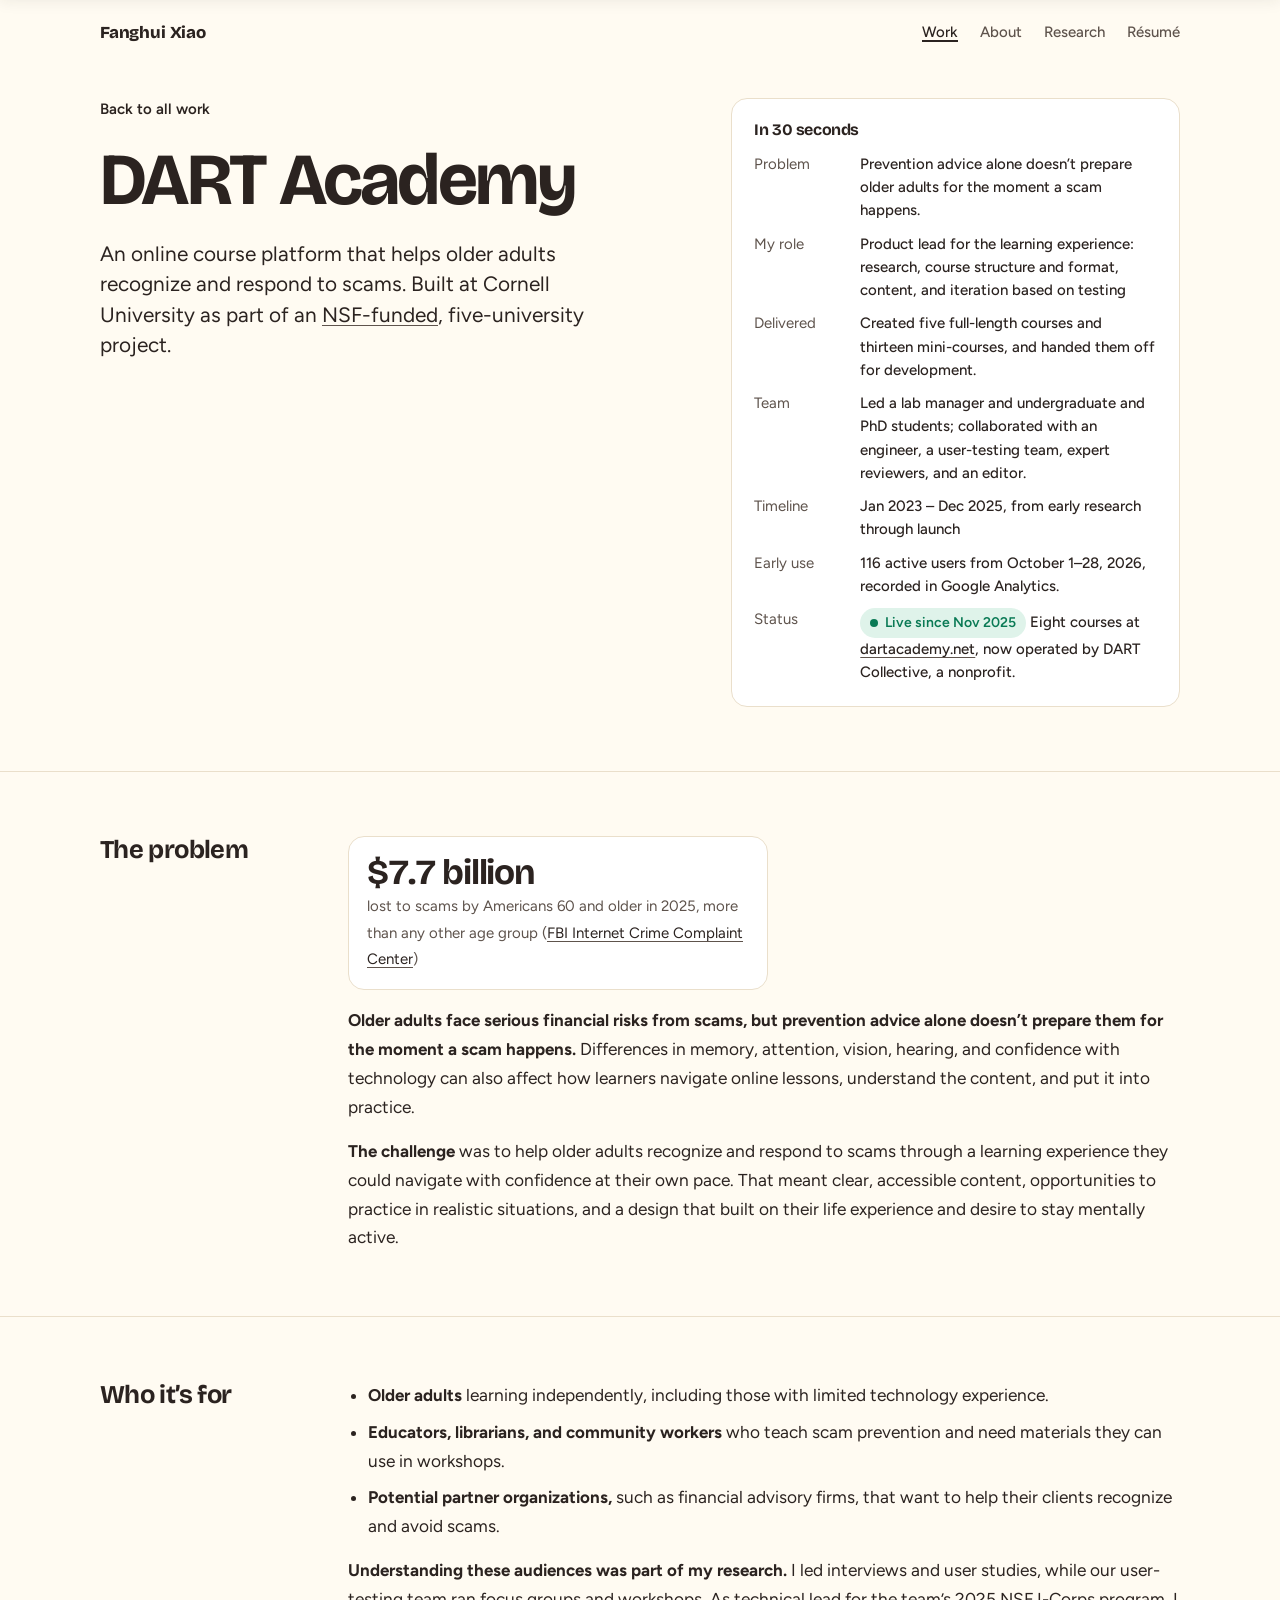
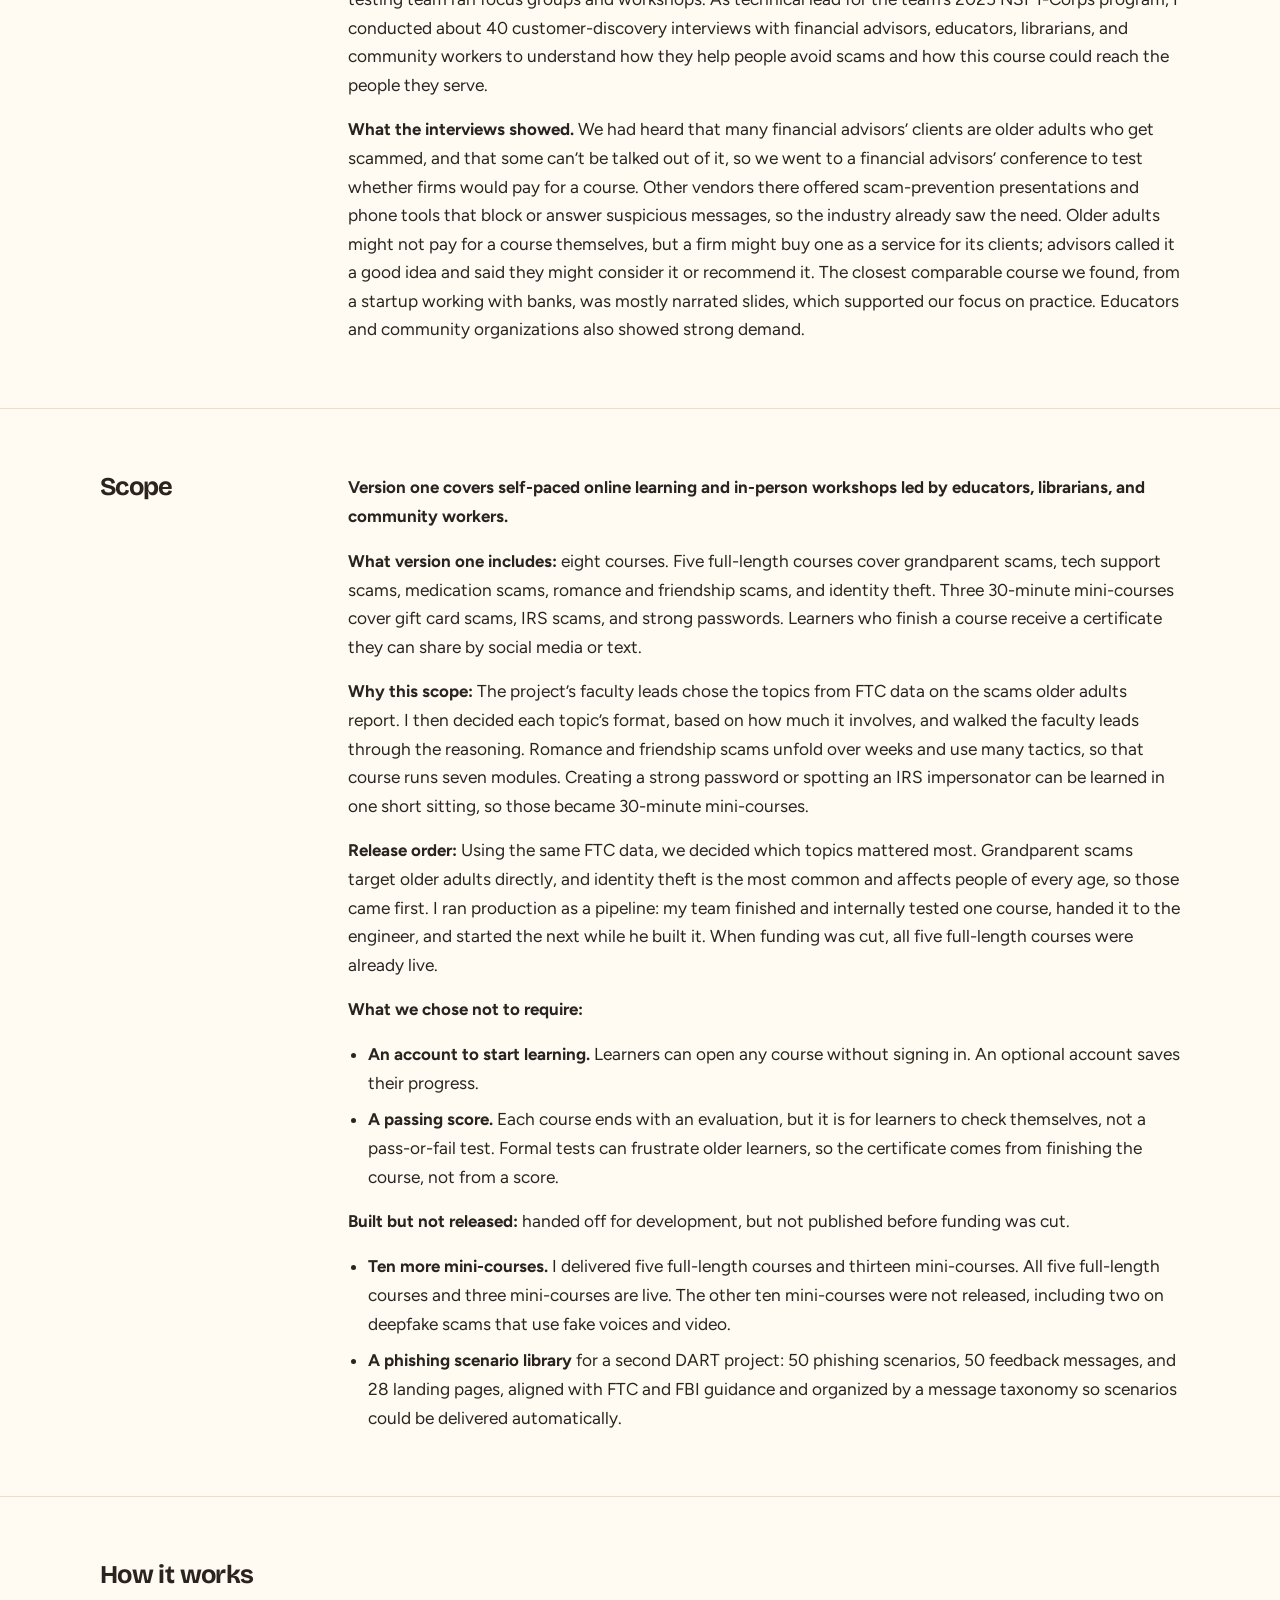
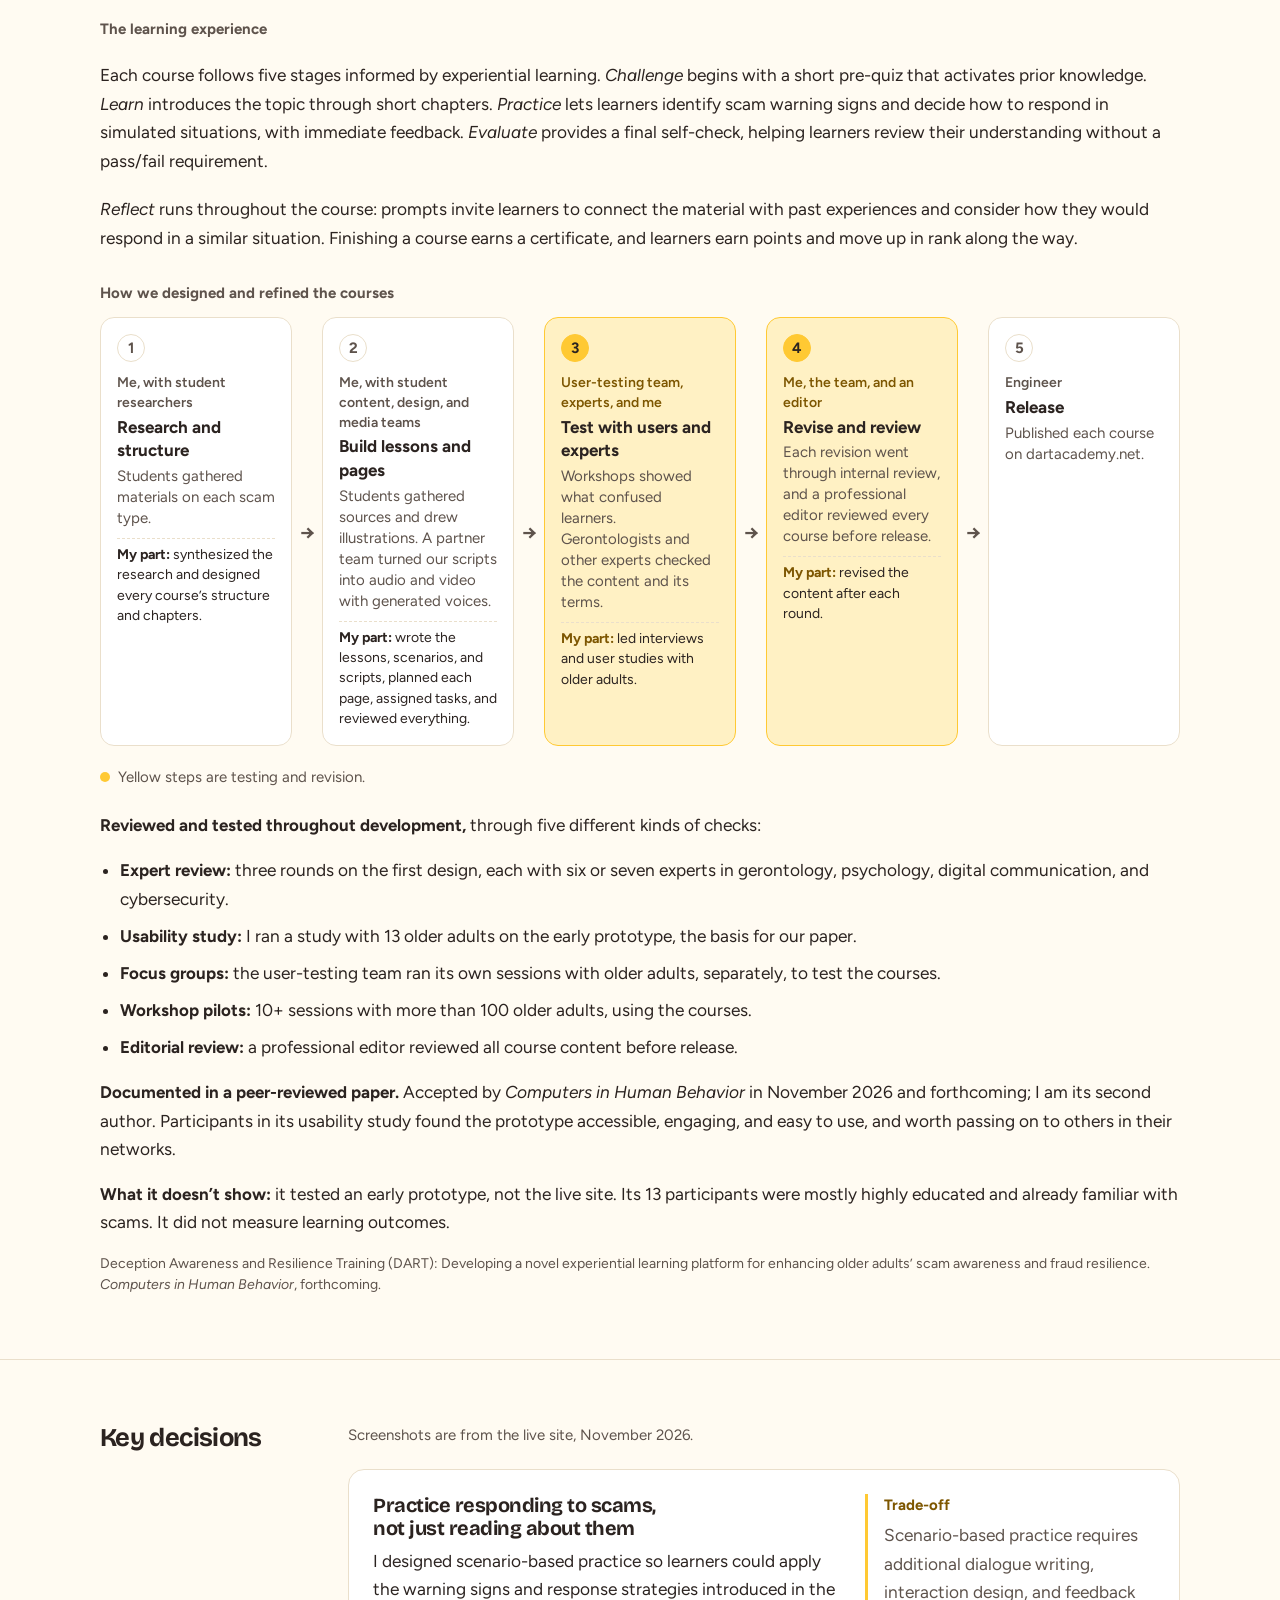
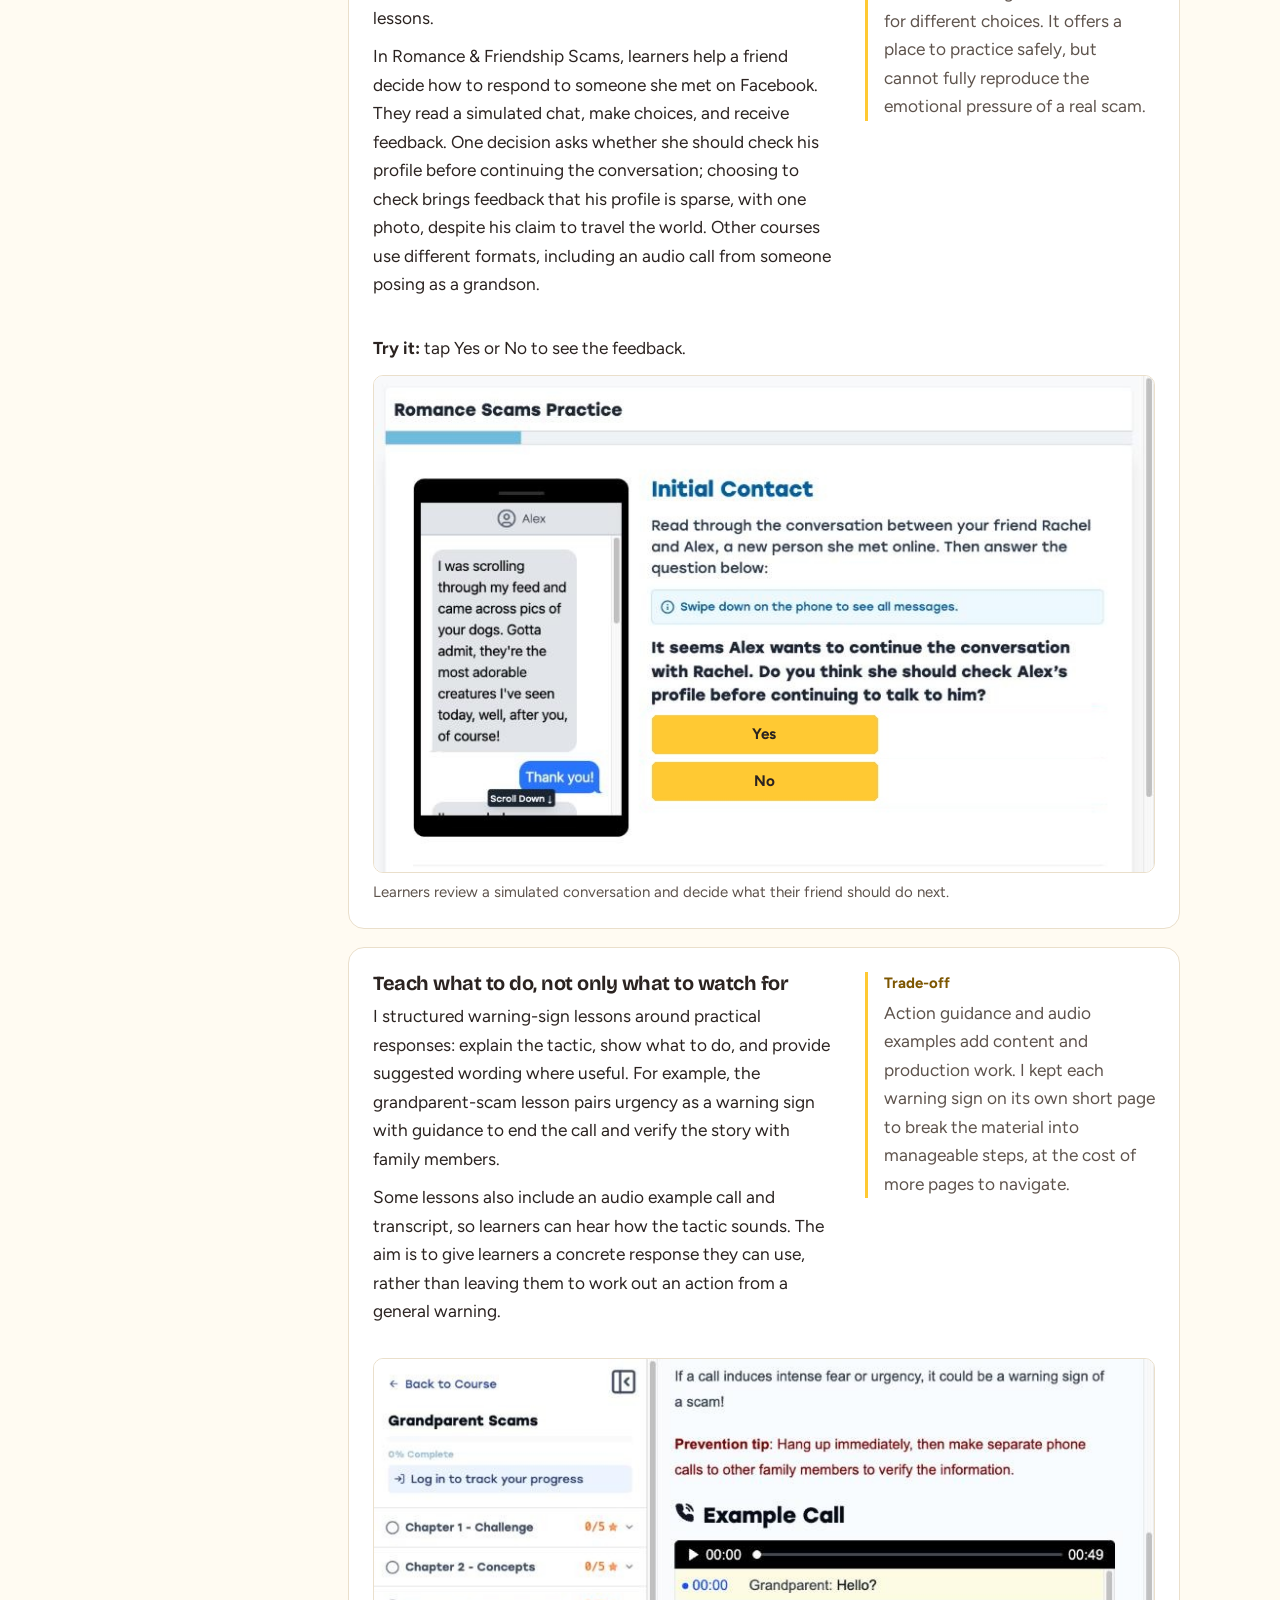
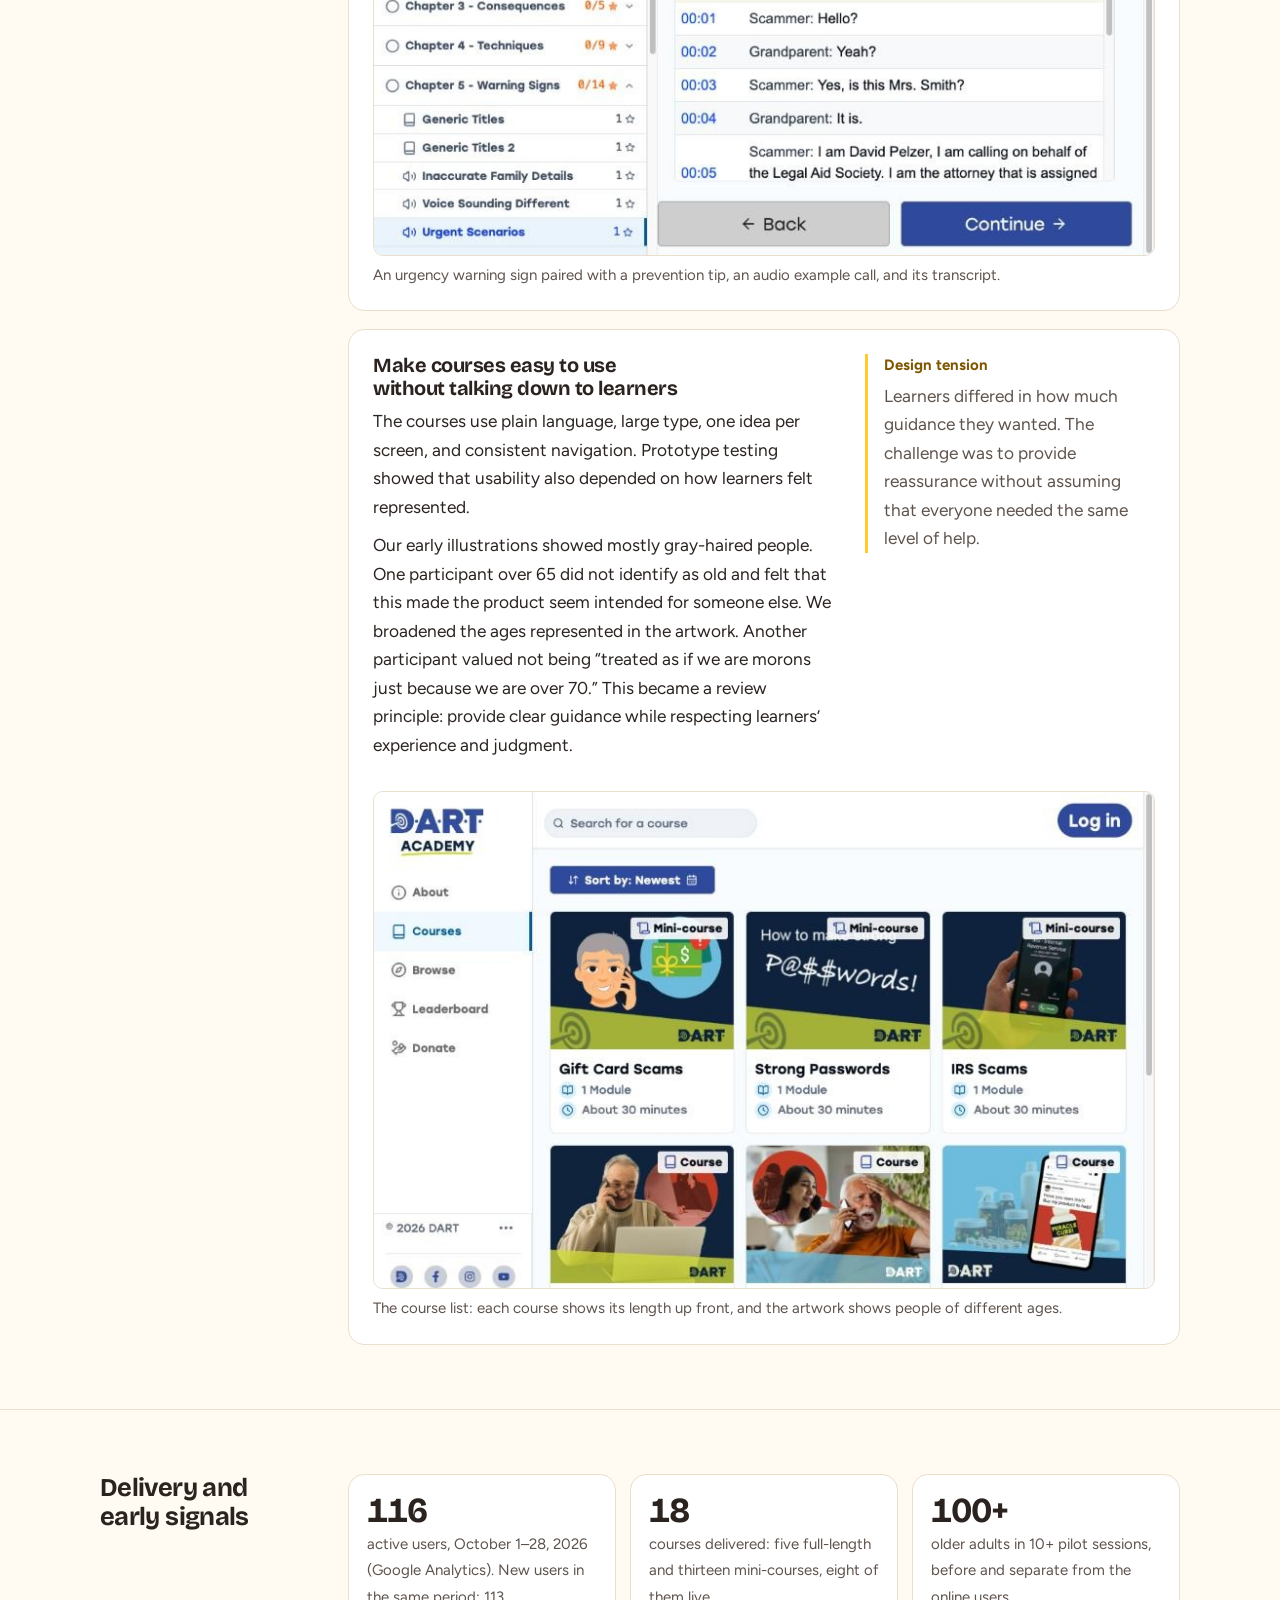
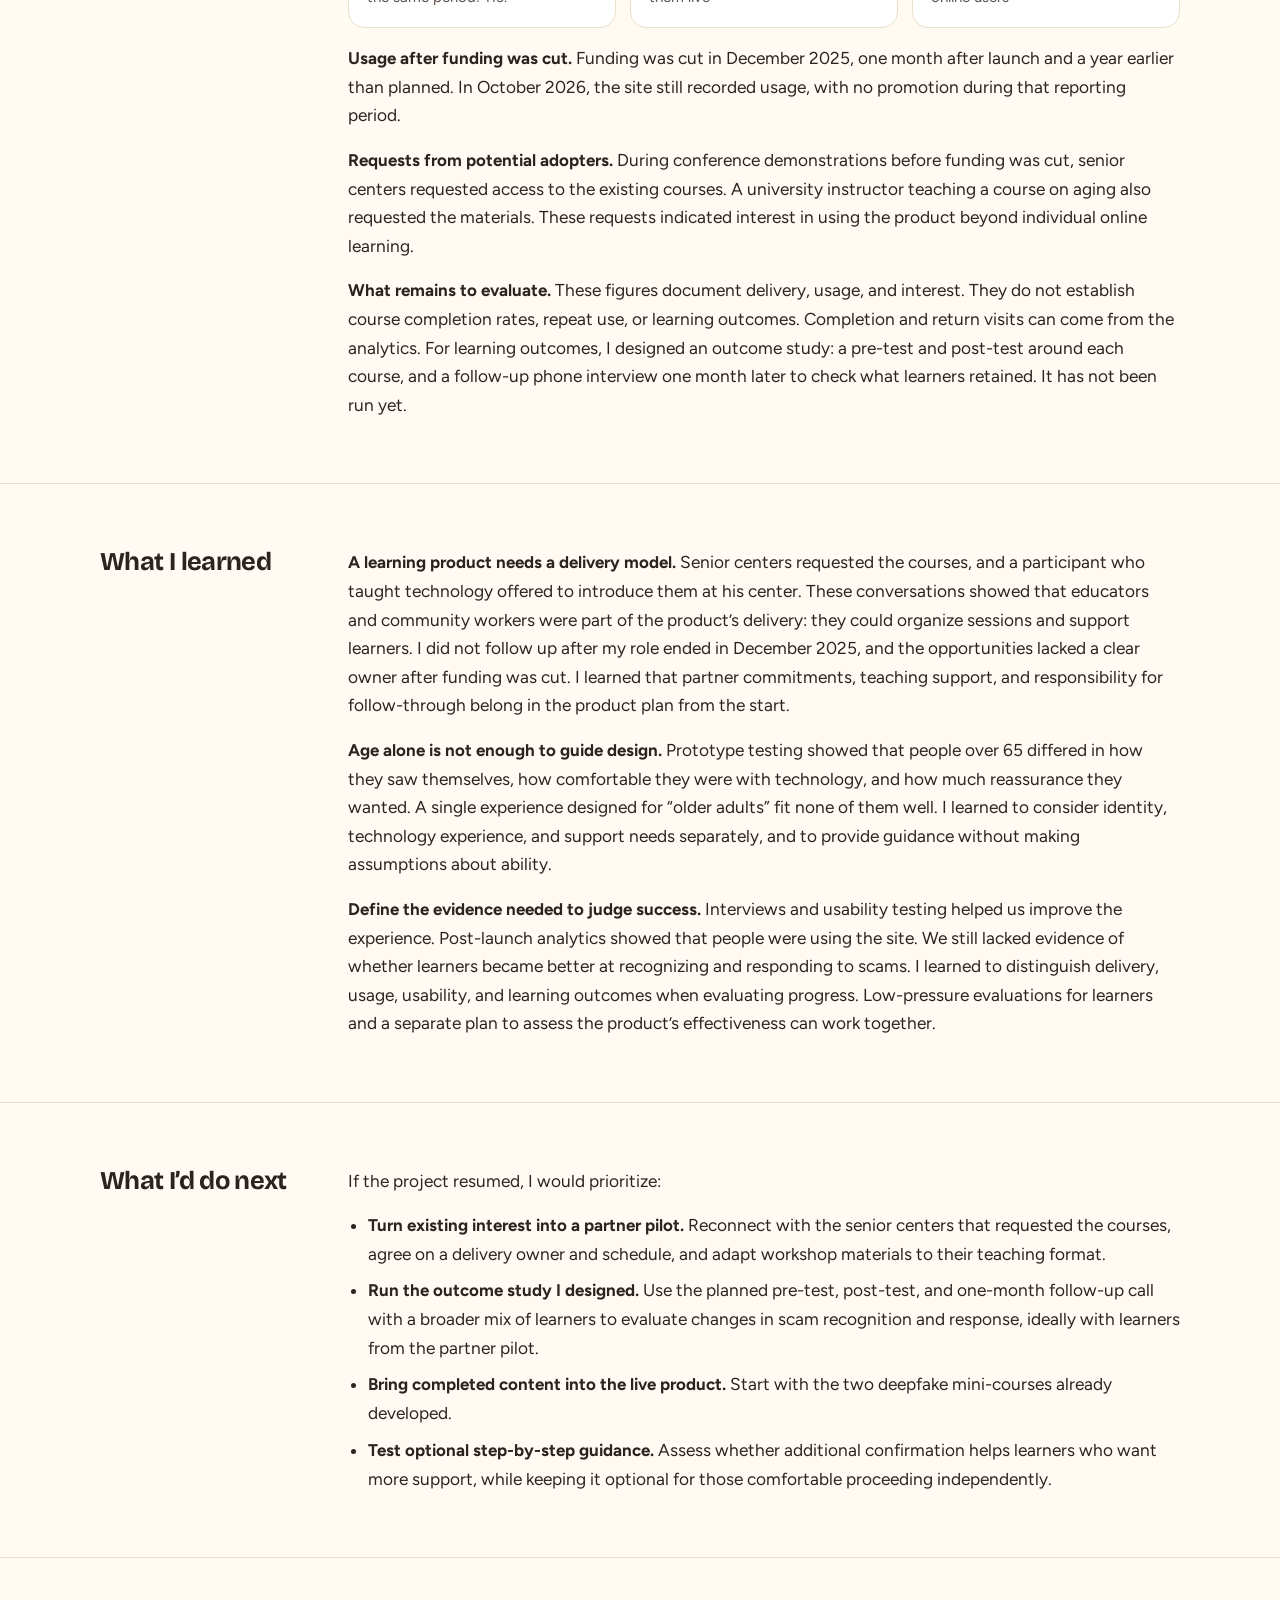
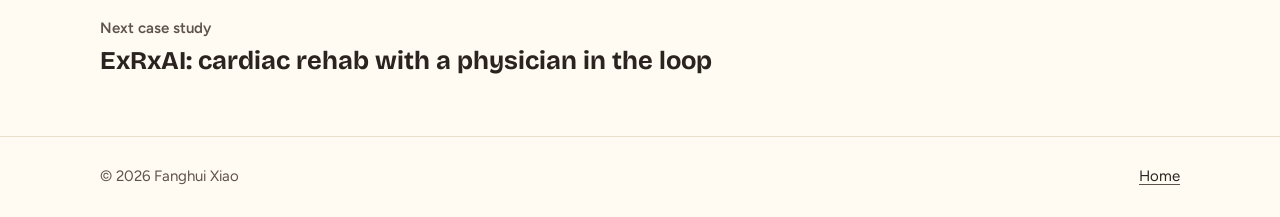
==== dart.html @ 5f331b15 "Initial commit" ====
<!doctype html>
<html lang="en" data-theme="light">
<head>
<meta charset="utf-8">
<meta name="robots" content="noindex, nofollow">
<meta name="viewport" content="width=device-width, initial-scale=1, viewport-fit=cover">
<title>DART Academy | Fanghui Xiao</title>
<meta name="description" content="Case study: DART Academy, a gamified scam-prevention learning platform for older adults.">
<link rel="preconnect" href="https://fonts.googleapis.com">
<link rel="preconnect" href="https://fonts.gstatic.com" crossorigin>
<link rel="stylesheet" href="https://fonts.googleapis.com/css2?family=Bricolage+Grotesque:opsz,wght@12..96,500;12..96,600;12..96,700;12..96,800&family=Figtree:ital,wght@0,400;0,500;0,600;0,700;1,400&display=swap">
<link rel="stylesheet" href="styles.css">
</head>
<body class="wide-text">
<header class="site-header">
  <div class="wrap">
    <a class="brand" href="index.html">Fanghui Xiao</a>
    <nav class="nav" aria-label="Main">
      <a href="index.html#work" aria-current="page">Work</a>
      <a href="index.html#about">About</a>
      <a href="research.html">Research</a>
      <a href="Fanghui_Xiao_Resume.pdf" target="_blank" rel="noopener">Résumé</a>
    </nav>
  </div>
</header>

<main>
  <section class="case-top">
    <div class="wrap">
      <div class="case-intro">
        <a class="back" href="index.html#work">Back to all work</a>
        <h1>DART Academy</h1>
        <p class="lead">An online course platform that helps older adults recognize and respond to scams. Built at Cornell University as part of an <a href="https://www.buffalo.edu/news/releases/2022/10/004.html" target="_blank" rel="noopener">NSF-funded</a>, five-university project.</p>
      </div>
      <aside class="summary" aria-label="Summary">
        <h2>In 30 seconds</h2>
        <dl>
          <dt>Problem</dt><dd>Prevention advice alone doesn’t prepare older adults for the moment a scam happens.</dd>
          <dt>My role</dt><dd>Product lead for the learning experience: research, course structure and format, content, and iteration based on testing</dd>
          <dt>Delivered</dt><dd>Created five full-length courses and thirteen mini-courses, and handed them off for development.</dd>
          <dt>Team</dt><dd>Led a lab manager and undergraduate and PhD students; collaborated with an engineer, a user-testing team, expert reviewers, and an editor.</dd>
          <dt>Timeline</dt><dd>Jan 2023 – Dec 2025, from early research through launch</dd>
          <dt>Early use</dt><dd>116 active users from October 1–28, 2026, recorded in Google Analytics.</dd>
          <dt>Status</dt><dd><span class="chip go">Live since Nov 2025</span> Eight courses at <a href="https://dartacademy.net/" target="_blank" rel="noopener">dartacademy.net</a>, now operated by DART Collective, a nonprofit.</dd>
        </dl>
      </aside>
    </div>
  </section>

  <section class="case-sec">
    <div class="wrap">
      <h2>The problem</h2>
      <div class="prose">
        <div class="figure-n problem-stat"><strong>$7.7 billion</strong><span>lost to scams by Americans 60 and older in 2025, more than any other age group (<a href="https://www.ic3.gov/AnnualReport/Reports/2025_IC3Report.pdf" target="_blank" rel="noopener">FBI Internet Crime Complaint Center</a>)</span></div>
        <p><strong>Older adults face serious financial risks from scams, but prevention advice alone doesn’t prepare them for the moment a scam happens.</strong> Differences in memory, attention, vision, hearing, and confidence with technology can also affect how learners navigate online lessons, understand the content, and put it into practice.</p>
        <p><strong>The challenge</strong> was to help older adults recognize and respond to scams through a learning experience they could navigate with confidence at their own pace. That meant clear, accessible content, opportunities to practice in realistic situations, and a design that built on their life experience and desire to stay mentally active.</p>
      </div>
    </div>
  </section>

  <section class="case-sec">
    <div class="wrap">
      <h2>Who it’s for</h2>
      <div class="prose">
        <ul>
          <li><strong>Older adults</strong> learning independently, including those with limited technology experience.</li>
          <li><strong>Educators, librarians, and community workers</strong> who teach scam prevention and need materials they can use in workshops.</li>
          <li><strong>Potential partner organizations,</strong> such as financial advisory firms, that want to help their clients recognize and avoid scams.</li>
        </ul>
        <p><strong>Understanding these audiences was part of my research.</strong> I led interviews and user studies, while our user-testing team ran focus groups and workshops. As technical lead for the team’s 2025 NSF I-Corps program, I conducted about 40 customer-discovery interviews with financial advisors, educators, librarians, and community workers to understand how they help people avoid scams and how this course could reach the people they serve.</p>
        <p><strong>What the interviews showed.</strong> We had heard that many financial advisors’ clients are older adults who get scammed, and that some can’t be talked out of it, so we went to a financial advisors’ conference to test whether firms would pay for a course. Other vendors there offered scam-prevention presentations and phone tools that block or answer suspicious messages, so the industry already saw the need. Older adults might not pay for a course themselves, but a firm might buy one as a service for its clients; advisors called it a good idea and said they might consider it or recommend it. The closest comparable course we found, from a startup working with banks, was mostly narrated slides, which supported our focus on practice. Educators and community organizations also showed strong demand.</p>
      </div>
    </div>
  </section>

  <section class="case-sec">
    <div class="wrap">
      <h2>Scope</h2>
      <div class="prose">
        <p><strong>Version one covers self-paced online learning and in-person workshops led by educators, librarians, and community workers.</strong></p>
        <p><strong>What version one includes:</strong> eight courses. Five full-length courses cover grandparent scams, tech support scams, medication scams, romance and friendship scams, and identity theft. Three 30-minute mini-courses cover gift card scams, IRS scams, and strong passwords. Learners who finish a course receive a certificate they can share by social media or text.</p>
        <p><strong>Why this scope:</strong> The project’s faculty leads chose the topics from FTC data on the scams older adults report. I then decided each topic’s format, based on how much it involves, and walked the faculty leads through the reasoning. Romance and friendship scams unfold over weeks and use many tactics, so that course runs seven modules. Creating a strong password or spotting an IRS impersonator can be learned in one short sitting, so those became 30-minute mini-courses.</p>
        <p><strong>Release order:</strong> Using the same FTC data, we decided which topics mattered most. Grandparent scams target older adults directly, and identity theft is the most common and affects people of every age, so those came first. I ran production as a pipeline: my team finished and internally tested one course, handed it to the engineer, and started the next while he built it. When funding was cut, all five full-length courses were already live.</p>
        <p><strong>What we chose not to require:</strong></p>
        <ul>
          <li><strong>An account to start learning.</strong> Learners can open any course without signing in. An optional account saves their progress.</li>
          <li><strong>A passing score.</strong> Each course ends with an evaluation, but it is for learners to check themselves, not a pass-or-fail test. Formal tests can frustrate older learners, so the certificate comes from finishing the course, not from a score.</li>
        </ul>
        <p><strong>Built but not released:</strong> handed off for development, but not published before funding was cut.</p>
        <ul>
          <li><strong>Ten more mini-courses.</strong> I delivered five full-length courses and thirteen mini-courses. All five full-length courses and three mini-courses are live. The other ten mini-courses were not released, including two on deepfake scams that use fake voices and video.</li>
          <li><strong>A phishing scenario library</strong> for a second DART project: 50 phishing scenarios, 50 feedback messages, and 28 landing pages, aligned with FTC and FBI guidance and organized by a message taxonomy so scenarios could be delivered automatically.</li>
        </ul>
      </div>
    </div>
  </section>

  <section class="case-sec wide">
    <div class="wrap">
      <h2>How it works</h2>
      <div class="flow2" aria-label="DART learning experience and course process">
        <p class="phase-label">The learning experience</p>
        <p class="flow-note">Each course follows five stages informed by experiential learning. <em>Challenge</em> begins with a short pre-quiz that activates prior knowledge. <em>Learn</em> introduces the topic through short chapters. <em>Practice</em> lets learners identify scam warning signs and decide how to respond in simulated situations, with immediate feedback. <em>Evaluate</em> provides a final self-check, helping learners review their understanding without a pass/fail requirement.</p>
        <p class="flow-note"><em>Reflect</em> runs throughout the course: prompts invite learners to connect the material with past experiences and consider how they would respond in a similar situation. Finishing a course earns a certificate, and learners earn points and move up in rank along the way.</p>
        <p class="phase-label">How we designed and refined the courses</p>
        <ol class="phase five">
          <li><span class="who">Me, with student researchers</span><b>Research and structure</b><span class="desc">Students gathered materials on each scam type.</span><span class="mine"><strong>My part:</strong> synthesized the research and designed every course’s structure and chapters.</span></li>
          <li><span class="who">Me, with student content, design, and media teams</span><b>Build lessons and pages</b><span class="desc">Students gathered sources and drew illustrations. A partner team turned our scripts into audio and video with generated voices.</span><span class="mine"><strong>My part:</strong> wrote the lessons, scenarios, and scripts, planned each page, assigned tasks, and reviewed everything.</span></li>
          <li class="human"><span class="who">User-testing team, experts, and me</span><b>Test with users and experts</b><span class="desc">Workshops showed what confused learners. Gerontologists and other experts checked the content and its terms.</span><span class="mine"><strong>My part:</strong> led interviews and user studies with older adults.</span></li>
          <li class="human"><span class="who">Me, the team, and an editor</span><b>Revise and review</b><span class="desc">Each revision went through internal review, and a professional editor reviewed every course before release.</span><span class="mine"><strong>My part:</strong> revised the content after each round.</span></li>
          <li><span class="who">Engineer</span><b>Release</b><span class="desc">Published each course on dartacademy.net.</span></li>
        </ol>
        <p class="steps-key">Yellow steps are testing and revision.</p>
        <div class="prose">
          <p><strong>Reviewed and tested throughout development,</strong> through five different kinds of checks:</p>
          <ul>
            <li><strong>Expert review:</strong> three rounds on the first design, each with six or seven experts in gerontology, psychology, digital communication, and cybersecurity.</li>
            <li><strong>Usability study:</strong> I ran a study with 13 older adults on the early prototype, the basis for our paper.</li>
            <li><strong>Focus groups:</strong> the user-testing team ran its own sessions with older adults, separately, to test the courses.</li>
            <li><strong>Workshop pilots:</strong> 10+ sessions with more than 100 older adults, using the courses.</li>
            <li><strong>Editorial review:</strong> a professional editor reviewed all course content before release.</li>
          </ul>
          <p><strong>Documented in a peer-reviewed paper.</strong> Accepted by <em>Computers in Human Behavior</em> in November 2026 and forthcoming; I am its second author. Participants in its usability study found the prototype accessible, engaging, and easy to use, and worth passing on to others in their networks.</p>
          <p><strong>What it doesn’t show:</strong> it tested an early prototype, not the live site. Its 13 participants were mostly highly educated and already familiar with scams. It did not measure learning outcomes.</p>
          <p class="cite">Deception Awareness and Resilience Training (DART): Developing a novel experiential learning platform for enhancing older adults’ scam awareness and fraud resilience. <em>Computers in Human Behavior</em>, forthcoming.</p>
        </div>
      </div>
    </div>
  </section>

  <section class="case-sec">
    <div class="wrap">
      <h2>Key decisions</h2>
      <div class="decisions">
        <p class="shots-hint">Screenshots are from the live site, November 2026.</p>
        <article class="decision">
          <div>
            <h3>Practice responding to scams, not just reading about them</h3>
            <p>I designed scenario-based practice so learners could apply the warning signs and response strategies introduced in the lessons.</p>
            <p>In Romance &amp; Friendship Scams, learners help a friend decide how to respond to someone she met on Facebook. They read a simulated chat, make choices, and receive feedback. One decision asks whether she should check his profile before continuing the conversation; choosing to check brings feedback that his profile is sparse, with one photo, despite his claim to travel the world. Other courses use different formats, including an audio call from someone posing as a grandson.</p>
          </div>
          <div class="cost"><b>Trade-off</b><p>Scenario-based practice requires additional dialogue writing, interaction design, and feedback for different choices. It offers a place to practice safely, but cannot fully reproduce the emotional pressure of a real scam.</p></div>
          <figure class="decision-shot practice-demo" data-practice-demo>
            <div class="pd-bar">
              <p class="pd-hint" data-pd-hint><strong>Try it:</strong> tap Yes or No to see the feedback.</p>
              <button type="button" class="pd-back" data-pd-back hidden>&larr; Back to the question</button>
            </div>
            <div class="pd-stage">
              <img src="images/dart-practice.jpg" alt="Practice level in the Romance and Friendship Scams course: a simulated Facebook chat on a phone, beside a question asking whether the learner's friend should check the man's profile, with Yes and No buttons" width="800" height="509" loading="lazy">
              <button type="button" class="pd-hot pd-yes" data-pd-answer="yes" aria-label="Answer Yes and see the feedback">Yes</button>
              <button type="button" class="pd-hot pd-no" data-pd-answer="no" aria-label="Answer No and see the feedback">No</button>
              <button type="button" class="pd-cover" data-pd-cover aria-label="Back to the question" hidden></button>
            </div>
            <div class="pd-mobile"><button type="button" data-pd-answer="yes">Yes</button><button type="button" data-pd-answer="no">No</button></div>
            <figcaption data-pd-cap>Learners review a simulated conversation and decide what their friend should do next.</figcaption>
          </figure>
        </article>
        <article class="decision">
          <div>
            <h3>Teach what to do, not only what to watch for</h3>
            <p>I structured warning-sign lessons around practical responses: explain the tactic, show what to do, and provide suggested wording where useful. For example, the grandparent-scam lesson pairs urgency as a warning sign with guidance to end the call and verify the story with family members.</p>
            <p>Some lessons also include an audio example call and transcript, so learners can hear how the tactic sounds. The aim is to give learners a concrete response they can use, rather than leaving them to work out an action from a general warning.</p>
          </div>
          <div class="cost"><b>Trade-off</b><p>Action guidance and audio examples add content and production work. I kept each warning sign on its own short page to break the material into manageable steps, at the cost of more pages to navigate.</p></div>
          <figure class="decision-shot"><img src="images/dart-warning-sign.jpg" alt="A lesson page on urgent scenarios in the Grandparent Scams course, with a prevention tip and an example scam call with its transcript" width="800" height="509" loading="lazy"><figcaption>An urgency warning sign paired with a prevention tip, an audio example call, and its transcript.</figcaption></figure>
        </article>
        <article class="decision">
          <div>
            <h3>Make courses easy to use without talking down to learners</h3>
            <p>The courses use plain language, large type, one idea per screen, and consistent navigation. Prototype testing showed that usability also depended on how learners felt represented.</p>
            <p>Our early illustrations showed mostly gray-haired people. One participant over 65 did not identify as old and felt that this made the product seem intended for someone else. We broadened the ages represented in the artwork. Another participant valued not being “treated as if we are morons just because we are over 70.” This became a review principle: provide clear guidance while respecting learners’ experience and judgment.</p>
          </div>
          <div class="cost"><b>Design tension</b><p>Learners differed in how much guidance they wanted. The challenge was to provide reassurance without assuming that everyone needed the same level of help.</p></div>
          <figure class="decision-shot"><img src="images/dart-courses.jpg" alt="DART Academy course list showing mini-courses and courses, each with its number of modules and estimated time" width="800" height="509" loading="lazy"><figcaption>The course list: each course shows its length up front, and the artwork shows people of different ages.</figcaption></figure>
        </article>
      </div>
    </div>
  </section>

  <section class="case-sec">
    <div class="wrap">
      <h2>Delivery and early signals</h2>
      <div class="prose">
        <div class="figures">
          <div class="figure-n"><strong>116</strong><span>active users, October 1–28, 2026 (Google Analytics). New users in the same period: 113.</span></div>
          <div class="figure-n"><strong>18</strong><span>courses delivered: five full-length and thirteen mini-courses, eight of them live</span></div>
          <div class="figure-n"><strong>100+</strong><span>older adults in 10+ pilot sessions, before and separate from the online users</span></div>
        </div>
        <p><strong>Usage after funding was cut.</strong> Funding was cut in December 2025, one month after launch and a year earlier than planned. In October 2026, the site still recorded usage, with no promotion during that reporting period.</p>
        <p><strong>Requests from potential adopters.</strong> During conference demonstrations before funding was cut, senior centers requested access to the existing courses. A university instructor teaching a course on aging also requested the materials. These requests indicated interest in using the product beyond individual online learning.</p>
        <p><strong>What remains to evaluate.</strong> These figures document delivery, usage, and interest. They do not establish course completion rates, repeat use, or learning outcomes. Completion and return visits can come from the analytics. For learning outcomes, I designed an outcome study: a pre-test and post-test around each course, and a follow-up phone interview one month later to check what learners retained. It has not been run yet.</p>
      </div>
    </div>
  </section>

  <section class="case-sec">
    <div class="wrap">
      <h2>What I learned</h2>
      <div class="prose">
        <p><strong>A learning product needs a delivery model.</strong> Senior centers requested the courses, and a participant who taught technology offered to introduce them at his center. These conversations showed that educators and community workers were part of the product’s delivery: they could organize sessions and support learners. I did not follow up after my role ended in December 2025, and the opportunities lacked a clear owner after funding was cut. I learned that partner commitments, teaching support, and responsibility for follow-through belong in the product plan from the start.</p>
        <p><strong>Age alone is not enough to guide design.</strong> Prototype testing showed that people over 65 differed in how they saw themselves, how comfortable they were with technology, and how much reassurance they wanted. A single experience designed for “older adults” fit none of them well. I learned to consider identity, technology experience, and support needs separately, and to provide guidance without making assumptions about ability.</p>
        <p><strong>Define the evidence needed to judge success.</strong> Interviews and usability testing helped us improve the experience. Post-launch analytics showed that people were using the site. We still lacked evidence of whether learners became better at recognizing and responding to scams. I learned to distinguish delivery, usage, usability, and learning outcomes when evaluating progress. Low-pressure evaluations for learners and a separate plan to assess the product’s effectiveness can work together.</p>
      </div>
    </div>
  </section>

  <section class="case-sec">
    <div class="wrap">
      <h2>What I’d do next</h2>
      <div class="prose">
        <p>If the project resumed, I would prioritize:</p>
        <ul>
          <li><strong>Turn existing interest into a partner pilot.</strong> Reconnect with the senior centers that requested the courses, agree on a delivery owner and schedule, and adapt workshop materials to their teaching format.</li>
          <li><strong>Run the outcome study I designed.</strong> Use the planned pre-test, post-test, and one-month follow-up call with a broader mix of learners to evaluate changes in scam recognition and response, ideally with learners from the partner pilot.</li>
          <li><strong>Bring completed content into the live product.</strong> Start with the two deepfake mini-courses already developed.</li>
          <li><strong>Test optional step-by-step guidance.</strong> Assess whether additional confirmation helps learners who want more support, while keeping it optional for those comfortable proceeding independently.</li>
        </ul>
      </div>
    </div>
  </section>

  <section class="next-case">
    <div class="wrap"><span class="kicker">Next case study</span><br><a href="exrxai.html">ExRxAI: cardiac rehab with a physician in the loop</a></div>
  </section>
</main>

<footer class="site-footer">
  <div class="wrap">
    <span>© 2026 Fanghui Xiao</span>
    <a href="index.html">Home</a>
  </div>
</footer>
<script>
/* Open case pages at the top, even inside an embedding frame that keeps its scroll position. */
if (!location.hash) {
  if ('scrollRestoration' in history) history.scrollRestoration = 'manual';
  window.addEventListener('load', function () { document.documentElement.scrollIntoView({ block: 'start' }); window.scrollTo(0, 0); });
}
</script>
<script>
/* Practice demo: tap Yes or No on the screenshot to see that answer's feedback, then go back. */
document.querySelectorAll('[data-practice-demo]').forEach(function (fig) {
  var img = fig.querySelector('img'), cap = fig.querySelector('[data-pd-cap]');
  var hint = fig.querySelector('[data-pd-hint]'), back = fig.querySelector('[data-pd-back]');
  var cover = fig.querySelector('[data-pd-cover]'), hots = fig.querySelectorAll('[data-pd-answer]');
  var states = {
    question: { src: 'images/dart-practice.jpg', alt: img.alt, cap: cap.textContent, hint: hint.innerHTML },
    yes: { src: 'images/dart-practice-yes.jpg',
      alt: 'Feedback after answering Yes: Great job. Rachel checks Alex\'s profile and finds it very sparse, with only one picture, despite his claim to be a world traveler.',
      cap: 'Answer Yes: the feedback confirms the choice and reveals what checking the profile shows.',
      hint: 'Showing the feedback for <strong>Yes</strong>.' },
    no: { src: 'images/dart-practice-no.jpg',
      alt: 'Feedback after answering No: Warning. Not telling Rachel to check the profile might be unsafe, and the conversation moves forward without this caution.',
      cap: 'Answer No: a warning explains why skipping the check might be unsafe.',
      hint: 'Showing the feedback for <strong>No</strong>.' }
  };
  function show(name) {
    var st = states[name], onQuestion = name === 'question';
    img.src = st.src; img.alt = st.alt; cap.textContent = st.cap; hint.innerHTML = st.hint;
    hots.forEach(function (h) { h.hidden = !onQuestion; });
    back.hidden = onQuestion; cover.hidden = onQuestion;
    fig.classList.toggle('pd-answered', !onQuestion);
    if (!onQuestion) back.focus();
  }
  ['yes', 'no'].forEach(function (k) { var i = new Image(); i.src = states[k].src; });
  hots.forEach(function (h) { h.addEventListener('click', function () { show(h.getAttribute('data-pd-answer')); }); });
  back.addEventListener('click', function () { show('question'); hots[0].focus(); });
  cover.addEventListener('click', function () { show('question'); });
});
</script>
<script>
/* Section menu: built from each case-study section's heading. */
(function () {
  var secs = [].slice.call(document.querySelectorAll('section.case-sec')).filter(function (s) { return s.querySelector('h2'); });
  var top = document.querySelector('.case-top');
  if (secs.length < 3 || !top) return;
  document.body.classList.add('has-toc');
  var bar = document.createElement('nav');
  bar.className = 'toc-bar'; bar.setAttribute('aria-label', 'On this page');
  bar.innerHTML = '<div class="wrap"><div class="toc-row"><span class="toc-label">On this page</span><button type="button" class="toc-btn" aria-expanded="false"><span class="toc-cur"></span><span class="toc-caret" aria-hidden="true">&#9662;</span></button></div><ul class="toc-list"></ul></div><span class="toc-progress" aria-hidden="true"></span>';
  var btn = bar.querySelector('.toc-btn'), cur = bar.querySelector('.toc-cur'), list = bar.querySelector('.toc-list'), prog = bar.querySelector('.toc-progress');
  var links = secs.map(function (s) {
    var t = s.querySelector('h2').textContent.trim();
    if (!s.id) s.id = t.toLowerCase().replace(/[’']/g, '').replace(/[^a-z0-9]+/g, '-').replace(/^-|-$/g, '');
    var li = document.createElement('li'), a = document.createElement('a');
    a.href = '#' + s.id; a.textContent = t; li.appendChild(a); list.appendChild(li);
    a.addEventListener('click', function () { setOpen(false); });
    return a;
  });
  document.body.appendChild(bar);
  function setOpen(o) { bar.classList.toggle('open', o); btn.setAttribute('aria-expanded', o ? 'true' : 'false'); }
  btn.addEventListener('click', function () { setOpen(!bar.classList.contains('open')); });
  document.addEventListener('keydown', function (e) { if (e.key === 'Escape') setOpen(false); });
  document.addEventListener('click', function (e) { if (!bar.contains(e.target)) setOpen(false); });
  function update() {
    var show = top.getBoundingClientRect().bottom < 0;
    bar.classList.toggle('show', show);
    if (!show) setOpen(false);
    var idx = 0;
    secs.forEach(function (s, i) { if (s.getBoundingClientRect().top < 120) idx = i; });
    cur.textContent = links[idx].textContent;
    links.forEach(function (a, i) { a.setAttribute('aria-current', i === idx ? 'true' : 'false'); });
    var max = document.documentElement.scrollHeight - window.innerHeight;
    prog.style.width = (max > 0 ? Math.min(100, window.scrollY / max * 100) : 0) + '%';
  }
  window.addEventListener('scroll', update, { passive: true });
  window.addEventListener('resize', update);
  update();
})();
</script>
</body>
</html>
---- styles.css ----
/*
  Design plan
  Subject: Fanghui Xiao, AI product manager who builds human-in-the-loop AI.
  Audience: recruiters (10-second skim) and AI PM hiring managers (want evidence of judgment).
  Signature: an evidence card in the hero. Four numbered claims, each linking to the case study
  that backs it. Two semantic colors carry the work sections:
  amber = a human checkpoint / needs review, green = confirmed by a person.
  Layout: left-aligned, generous margins; home hero is two columns (identity | review card);
  case studies use a heading column beside a reading column, stacking on phones.
  Type: Schibsted Grotesk for everything structural; Source Serif 4 for long-form reading.
*/
:root {
  --paper: #f3f5f4;
  --surface: #ffffff;
  --ink: #17201d;
  --ink-soft: #424e4a;
  --rule: #d6dedb;
  --go: #0b6e4f;          /* confirmed by a person */
  --go-wash: #e0efe8;
  --hold: #a35d00;        /* human checkpoint / needs review */
  --hold-wash: #f8ecd9;
  --todo: #7b3fc4;
  --todo-wash: #f1e9fb;
  --shadow: 0 1px 2px rgba(23, 32, 29, 0.06), 0 12px 32px rgba(23, 32, 29, 0.08);

  --sans: "Schibsted Grotesk", "Helvetica Neue", Arial, sans-serif;
  --serif: "Source Serif 4", Georgia, "Times New Roman", serif;

  --t-xs: 0.875rem;
  --t-sm: 0.9375rem;
  --t-base: 1.0625rem;
  --t-md: 1.25rem;
  --t-lg: 1.6rem;
  --t-xl: 2.2rem;
  --t-hero: clamp(2.6rem, 1.7rem + 3.6vw, 4.6rem);

  --maxw: 1120px;
  --r: 10px;
}

*, *::before, *::after { box-sizing: border-box; }
[hidden] { display: none !important; }
html { -webkit-text-size-adjust: 100%; scroll-behavior: smooth; }
body {
  margin: 0;
  background: var(--paper);
  color: var(--ink);
  font-family: var(--sans);
  font-size: var(--t-base);
  line-height: 1.55;
}
img { max-width: 100%; height: auto; display: block; }
a { color: var(--go); text-underline-offset: 3px; text-decoration-thickness: 1px; }
a:hover { text-decoration-thickness: 2px; }
:focus-visible { outline: 2px solid var(--go); outline-offset: 3px; border-radius: 3px; }
h1, h2, h3 { margin: 0; line-height: 1.12; text-wrap: balance; font-weight: 700; letter-spacing: -0.015em; }
h1 { font-size: var(--t-hero); font-weight: 800; letter-spacing: -0.03em; }
h2 { font-size: var(--t-xl); }
h3 { font-size: var(--t-md); letter-spacing: -0.005em; }
p { margin: 0; max-width: 68ch; }

.wrap {
  max-width: var(--maxw);
  margin: 0 auto;
  padding-left: max(20px, env(safe-area-inset-left, 0px));
  padding-right: max(20px, env(safe-area-inset-right, 0px));
}
.kicker { font-size: var(--t-sm); font-weight: 600; color: var(--ink-soft); }
.muted { color: var(--ink-soft); }

/* ---------- Header ---------- */
.site-header .wrap { display: flex; align-items: center; justify-content: space-between; gap: 16px; flex-wrap: wrap; padding-block: 20px; }
.brand { font-weight: 800; font-size: 1.05rem; color: var(--ink); text-decoration: none; letter-spacing: -0.01em; }
.nav { display: flex; gap: 22px; flex-wrap: wrap; font-size: var(--t-sm); font-weight: 500; }
.nav a { color: var(--ink-soft); text-decoration: none; }
.nav a:hover, .nav a[aria-current="page"] { color: var(--ink); }
.nav a[aria-current="page"] { text-decoration: underline; text-decoration-color: var(--go); text-decoration-thickness: 2px; }

/* ---------- Buttons ---------- */
.btn {
  display: inline-flex; align-items: center; justify-content: center; gap: 8px;
  padding: 11px 18px; border-radius: 8px; font: 600 var(--t-sm)/1.2 var(--sans);
  text-decoration: none; cursor: pointer; border: 1.5px solid transparent;
}
.btn-go { background: var(--go); color: var(--surface); }
.btn-go:hover { filter: brightness(1.08); }
.btn-line { background: transparent; color: var(--ink); border-color: var(--rule); }
.btn-line:hover { border-color: var(--ink-soft); }

/* ---------- Hero ---------- */
.hero { padding-block: 40px 88px; }
.hero-grid { display: grid; grid-template-columns: minmax(0, 1.1fr) minmax(0, 1fr); gap: 56px; align-items: center; }
.hero-id { display: flex; flex-direction: column; gap: 22px; }
.hero-id .role { font-size: var(--t-md); font-weight: 600; color: var(--go); margin: 0; }
.hero-id .pitch { font-family: var(--serif); font-size: clamp(1.4rem, 1.05rem + 1.1vw, 1.8rem); line-height: 1.4; max-width: 36ch; text-wrap: balance; letter-spacing: -0.005em; }
.glance { display: grid; grid-template-columns: auto minmax(0, 1fr); gap: 6px 18px; margin: 0; font-size: var(--t-sm); max-width: 440px; }
.glance dt { color: var(--ink-soft); }
.glance dd { margin: 0; font-weight: 500; }
.hero-actions { display: flex; gap: 22px; flex-wrap: wrap; align-items: center; }

/* The evidence card: the one object on the page with depth */
.review {
  background: var(--surface); border: 1px solid var(--rule); border-radius: 14px;
  box-shadow: var(--shadow); padding: 24px 24px 20px; display: flex; flex-direction: column; gap: 14px;
}
.chip { display: inline-flex; align-items: center; gap: 7px; font-size: var(--t-xs); font-weight: 600; padding: 4px 10px; border-radius: 999px; }
.chip::before { content: ""; width: 8px; height: 8px; border-radius: 50%; background: currentColor; }
.chip.hold { color: var(--hold); background: var(--hold-wash); }
.chip.go { color: var(--go); background: var(--go-wash); }
.review-from { font-size: var(--t-xs); font-weight: 600; color: var(--ink-soft); letter-spacing: 0.02em; text-transform: uppercase; }
.review h2 { font-size: 1.5rem; letter-spacing: -0.02em; }
.evidence { list-style: none; margin: 0; padding: 0; display: flex; flex-direction: column; }
.evidence li { border-top: 1px solid var(--rule); }
.evidence .ev { display: grid; grid-template-columns: 30px minmax(0, 1fr); gap: 12px; padding: 13px 6px 13px 0; color: inherit; text-decoration: none; border-radius: 6px; }
.evidence .num { font-size: var(--t-sm); font-weight: 700; color: var(--go); font-variant-numeric: tabular-nums; padding-top: 2px; }
.evidence .claim { display: block; font-weight: 600; font-size: 1.02rem; line-height: 1.35; }
.evidence .proof { display: block; font-size: var(--t-sm); color: var(--ink-soft); margin-top: 3px; line-height: 1.45; }
.evidence .src { font-weight: 600; color: var(--go); white-space: nowrap; }
.evidence .src::after { content: " \2192"; }
.evidence .ev:hover .claim { color: var(--go); }
.evidence .ev:hover .src { text-decoration: underline; text-underline-offset: 3px; }
.text-link { font-weight: 600; font-size: var(--t-sm); }
.card-contact { align-self: flex-start; }
.card-contact::after { content: " \2192"; }
.copy-note { font-size: var(--t-xs); color: var(--ink-soft); min-height: 1.2em; }

@media (prefers-reduced-motion: no-preference) {
  .evidence li { animation: rise-in 0.5s ease both; }
  .evidence li:nth-child(1) { animation-delay: 0.1s; }
  .evidence li:nth-child(2) { animation-delay: 0.22s; }
  .evidence li:nth-child(3) { animation-delay: 0.34s; }
  .evidence li:nth-child(4) { animation-delay: 0.46s; }
}
@keyframes rise-in { from { opacity: 0.2; transform: translateY(4px); } to { opacity: 1; transform: none; } }

/* ---------- Sections ---------- */
.band { padding-block: 80px; border-top: 1px solid var(--rule); }
.band-head { display: flex; flex-direction: column; gap: 10px; margin-bottom: 40px; max-width: 760px; }
.band-head p { color: var(--ink-soft); }

/* Work rows */
.work { display: flex; flex-direction: column; }
.work-item {
  display: grid; grid-template-columns: minmax(0, 1.25fr) minmax(0, 1fr); gap: 48px;
  padding-block: 40px; border-top: 1px solid var(--rule);
}
.work-item:last-child { border-bottom: 1px solid var(--rule); }
.work-text { display: flex; flex-direction: column; gap: 14px; min-width: 0; }
.work-title { display: flex; align-items: baseline; gap: 14px; flex-wrap: wrap; }
.work-title h3 { font-size: var(--t-lg); }
.work-title h3 a { color: var(--ink); text-decoration: none; }
.work-title h3 a:hover { color: var(--go); }
.work-sub { font-size: var(--t-sm); color: var(--ink-soft); }
.stat-line { display: grid; grid-template-columns: repeat(3, minmax(0, 1fr)); gap: 12px 20px; margin: 4px 0 0; padding: 0; list-style: none; }
.stat-line li { display: flex; flex-direction: column; font-size: var(--t-sm); line-height: 1.4; color: var(--ink-soft); }
.stat-line strong { white-space: nowrap; font-size: 1.35rem; color: var(--ink); font-weight: 700; font-variant-numeric: tabular-nums; letter-spacing: -0.01em; }
.read { font-weight: 600; font-size: var(--t-sm); }

/* Flow: the signature diagram, amber marks the human step */
.flow { list-style: none; margin: 0; padding: 0; display: flex; flex-direction: column; gap: 0; align-self: center; min-width: 0; }
.flow li { position: relative; display: grid; grid-template-columns: 14px minmax(0, 1fr); gap: 12px; padding: 7px 0; font-size: var(--t-sm); }
.flow li::before { content: ""; width: 12px; height: 12px; border-radius: 50%; border: 2px solid var(--rule); background: var(--surface); margin-top: 4px; z-index: 1; }
.flow li:not(:last-child)::after { content: ""; position: absolute; left: 6px; top: 21px; bottom: -9px; width: 2px; background: var(--rule); }
.flow .who { color: var(--ink-soft); font-size: var(--t-xs); display: block; }
.flow li.human::before { border-color: var(--hold); background: var(--hold); }
.flow li.human span:first-child, .flow li.human { font-weight: 600; }
.flow li.human .who { color: var(--hold); font-weight: 600; }
.flow-key { display: flex; gap: 16px; font-size: var(--t-xs); color: var(--ink-soft); margin-top: 8px; padding-left: 26px; }
.flow-key span::before { content: ""; display: inline-block; width: 9px; height: 9px; border-radius: 50%; margin-right: 6px; vertical-align: 0; background: var(--hold); }

/* Principles */
.principles { display: grid; grid-template-columns: repeat(2, minmax(0, 1fr)); gap: 36px 48px; max-width: 960px; }
.principle { display: flex; flex-direction: column; gap: 10px; padding-top: 18px; border-top: 3px solid var(--ink); }
.principle p { font-size: var(--t-base); }
.principle .ex { font-family: var(--serif); font-size: 1rem; color: var(--ink-soft); }

/* About */
.about-text { max-width: 760px; }
.id-row { display: flex; align-items: center; gap: 22px; }
.id-row .role { margin-top: 8px; }
.portrait { position: relative; flex: none; width: 148px; height: 148px; border-radius: 50%; overflow: hidden; background: var(--go-wash); display: grid; place-items: center; }
.portrait img { position: absolute; inset: 0; width: 100%; height: 100%; object-fit: cover; }
.portrait .initials { font-size: 2rem; font-weight: 800; color: var(--go); letter-spacing: -0.03em; }
.about-text { display: flex; flex-direction: column; gap: 16px; }
.about-text p { font-family: var(--serif); font-size: 1.12rem; line-height: 1.65; }
.path { list-style: none; margin: 10px 0 0; padding: 0; display: grid; gap: 0; max-width: 680px; }
.path li { display: grid; grid-template-columns: 112px minmax(0, 1fr); gap: 18px; padding: 10px 0; border-top: 1px solid var(--rule); font-size: var(--t-sm); }
.path .when { color: var(--ink-soft); font-variant-numeric: tabular-nums; }

/* Contact */
.contact { display: grid; grid-template-columns: minmax(0, 1.2fr) minmax(0, 1fr); gap: 40px; align-items: center; }
.contact-box { display: flex; flex-direction: column; gap: 12px; padding: 24px; background: var(--surface); border: 1px solid var(--rule); border-radius: var(--r); }
.contact-box .email { font-weight: 700; font-size: 1.15rem; user-select: all; overflow-wrap: anywhere; }
.contact-box .row { display: flex; gap: 10px; flex-wrap: wrap; }

.site-footer { border-top: 1px solid var(--rule); padding-block: 28px; font-size: var(--t-sm); color: var(--ink-soft); }
.site-footer .wrap { display: flex; justify-content: space-between; gap: 12px; flex-wrap: wrap; }

/* ---------- Case study ---------- */
.case-top { padding-block: 32px 64px; }
.case-top .wrap { display: grid; grid-template-columns: minmax(0, 1.3fr) minmax(0, 1fr); gap: 48px; align-items: start; }
.case-intro { display: flex; flex-direction: column; gap: 18px; }
.back { font-size: var(--t-sm); font-weight: 600; text-decoration: none; }
.case-intro .lead { font-family: var(--serif); font-size: 1.3rem; line-height: 1.5; max-width: 38ch; }
.summary { background: var(--surface); border: 1px solid var(--rule); border-radius: var(--r); padding: 22px; display: flex; flex-direction: column; gap: 14px; box-shadow: var(--shadow); }
.summary h2 { font-size: 1rem; }
.summary dl { margin: 0; display: grid; grid-template-columns: 92px minmax(0, 1fr); gap: 10px 14px; font-size: var(--t-sm); }
.summary dt { color: var(--ink-soft); }
.summary dd { margin: 0; font-weight: 500; }

.case-sec { padding-block: 64px; border-top: 1px solid var(--rule); }
.case-sec .wrap { display: grid; grid-template-columns: 240px minmax(0, 1fr); gap: 48px; }
.case-sec h2 { font-size: var(--t-lg); position: sticky; top: 24px; align-self: start; }
.prose { display: flex; flex-direction: column; gap: 16px; min-width: 0; }
.prose p, .prose li { font-family: var(--serif); font-size: 1.1rem; line-height: 1.65; }
.prose ul { margin: 0; padding-left: 1.15em; max-width: 68ch; }
.prose li + li { margin-top: 8px; }
.prose strong { font-family: var(--sans); font-size: 0.98em; }

.flow-wide { display: grid; grid-template-columns: repeat(auto-fill, minmax(132px, 1fr)); gap: 10px; list-style: none; margin: 0; padding: 0; counter-reset: s; max-width: none !important; }
.prose .flow-wide li, .flow-wide li { counter-increment: s; min-width: 0; margin: 0; padding: 14px; border: 1px solid var(--rule); border-radius: 8px; background: var(--surface); font-family: var(--sans); font-size: var(--t-sm); font-weight: 600; line-height: 1.35; }
.flow-wide li::before { content: counter(s); display: block; font-size: 0.8125rem; font-weight: 700; color: var(--ink-soft); margin-bottom: 6px; }
.flow-wide .who { display: block; font-weight: 500; color: var(--ink-soft); font-size: var(--t-xs); margin-top: 4px; }
.flow-wide li.human { border-color: var(--hold); background: var(--hold-wash); }
.flow-wide li.human::before, .flow-wide li.human .who { color: var(--hold); }

.decisions { display: flex; flex-direction: column; gap: 18px; }
.decision { display: grid; grid-template-columns: minmax(0, 1.6fr) minmax(0, 1fr); gap: 28px; padding: 24px; background: var(--surface); border: 1px solid var(--rule); border-radius: var(--r); }
.decision h3 { margin-bottom: 8px; }
.decision p { font-family: var(--serif); font-size: 1.05rem; line-height: 1.6; }
.cost { border-left: 3px solid var(--hold); padding-left: 16px; align-self: start; }
.cost b { display: block; font-size: var(--t-sm); color: var(--hold); margin-bottom: 4px; }
.cost p { font-family: var(--sans); font-size: var(--t-sm); color: var(--ink-soft); line-height: 1.5; }

.figures { display: grid; grid-template-columns: repeat(3, minmax(0, 1fr)); gap: 14px; }
.figure-n { padding: 18px; background: var(--surface); border: 1px solid var(--rule); border-radius: var(--r); }
.figure-n strong { display: block; font-size: var(--t-xl); font-weight: 800; letter-spacing: -0.03em; line-height: 1.05; font-variant-numeric: tabular-nums; }
.figure-n span { font-size: var(--t-sm); color: var(--ink-soft); }

.shots { display: grid; grid-template-columns: repeat(2, minmax(0, 1fr)); gap: 18px; }
figure { margin: 0; }
.shot { aspect-ratio: 16 / 10; max-width: 100%; border: 1.5px dashed var(--rule); border-radius: var(--r); background: var(--surface); display: grid; place-items: center; text-align: center; padding: 16px; color: var(--ink-soft); font-size: var(--t-sm); }
figcaption { font-size: var(--t-sm); color: var(--ink-soft); margin-top: 8px; }

.next-case { padding-block: 56px; border-top: 1px solid var(--rule); }
.next-case a { font-size: var(--t-lg); font-weight: 700; text-decoration: none; color: var(--ink); }
.next-case a:hover { color: var(--go); }

/* To-do markers: remove before going live */
.todo { background: var(--todo-wash); color: var(--todo); border: 1.5px dashed var(--todo); border-radius: 8px; padding: 10px 14px; font-family: var(--sans) !important; font-size: var(--t-sm) !important; max-width: 68ch; }
.todo-inline { background: var(--todo-wash); color: var(--todo); border-radius: 4px; padding: 0 5px; font-family: var(--sans); font-size: 0.9em; }

/* Research */
.pubs { list-style: none; margin: 0; padding: 0; display: flex; flex-direction: column; }
.pubs li { display: grid; grid-template-columns: 70px minmax(0, 1fr); gap: 18px; padding: 14px 0; border-top: 1px solid var(--rule); }
.pubs .year { color: var(--ink-soft); font-variant-numeric: tabular-nums; font-size: var(--t-sm); padding-top: 2px; }
.pubs .title { font-weight: 600; }
.pubs .authors { font-size: var(--t-sm); }
.pubs .venue { font-family: var(--serif); font-style: italic; color: var(--ink-soft); font-size: 0.98rem; }
.award { display: inline-block; font-size: 0.8125rem; font-weight: 600; color: var(--hold); background: var(--hold-wash); border-radius: 999px; padding: 1px 8px; margin-left: 6px; vertical-align: 2px; }

/* ---------- Responsive ---------- */
@media (max-width: 960px) {
  .hero-grid, .contact, .case-top .wrap { grid-template-columns: minmax(0, 1fr); gap: 36px; }
  .work-item { grid-template-columns: minmax(0, 1fr); gap: 24px; }
  .principles, .figures { grid-template-columns: minmax(0, 1fr); }
  .case-sec .wrap { grid-template-columns: minmax(0, 1fr); gap: 20px; }
  .case-sec h2 { position: static; }
  .decision { grid-template-columns: minmax(0, 1fr); gap: 16px; }
}
@media (max-width: 600px) {
  .hero { padding-block: 16px 56px; }
  .band, .case-sec { padding-block: 52px; }
  .work-item { padding-block: 28px; }
  .portrait { width: 96px; height: 96px; }
  .portrait .initials { font-size: 1.4rem; }
  .id-row { gap: 16px; }
  .shots { grid-template-columns: minmax(0, 1fr); }
  .path li { grid-template-columns: 90px minmax(0, 1fr); }
  .review { padding: 20px 16px 16px; }
  .stat-line { gap: 12px 14px; }
  .stat-line strong { font-size: 1.15rem; }
}
@media (prefers-reduced-motion: reduce) { html { scroll-behavior: auto; } }
.id-row h1 { font-size: clamp(2.2rem, 1.3rem + 2.6vw, 3.4rem); white-space: nowrap; }

/* Steps: a numbered workflow with a short description per step (case pages) */
.steps { list-style: none; margin: 0; padding: 0; counter-reset: st; max-width: 68ch !important; }
.prose .steps li, .steps li {
  counter-increment: st; position: relative; display: grid; grid-template-columns: 40px minmax(0, 1fr);
  column-gap: 14px; margin: 0; padding: 14px 0; border-top: 1px solid var(--rule);
  font-family: var(--sans); font-size: var(--t-base); line-height: 1.45;
}
.steps li:last-child { border-bottom: 1px solid var(--rule); }
.steps li::before {
  content: counter(st); grid-row: 1 / span 3; width: 30px; height: 30px; border-radius: 50%;
  display: grid; place-items: center; font-size: var(--t-sm); font-weight: 700;
  border: 1.5px solid var(--rule); color: var(--ink-soft); background: var(--surface);
}
.steps .who { grid-column: 2; font-size: var(--t-xs); font-weight: 600; color: var(--ink-soft); }
.steps b { grid-column: 2; font-weight: 700; }
.steps .desc { grid-column: 2; color: var(--ink-soft); font-size: var(--t-sm); margin-top: 2px; }
.steps li.human::before { background: var(--hold); border-color: var(--hold); color: var(--surface); }
.steps li.human .who { color: var(--hold); }
.steps-key { font-family: var(--sans) !important; font-size: var(--t-sm) !important; color: var(--ink-soft); }
.steps-key::before { content: ""; display: inline-block; width: 10px; height: 10px; border-radius: 50%; background: var(--hold); margin-right: 8px; }

/* Two-row arrow flow (case pages): row 1 sets the plan, row 2 is the training loop */
.case-sec.wide .wrap { grid-template-columns: minmax(0, 1fr); gap: 28px; }
.case-sec.wide h2 { position: static; }
.flow2 { counter-reset: fs; display: flex; flex-direction: column; gap: 12px; min-width: 0; }
.phase-label { font-size: var(--t-xs); font-weight: 700; letter-spacing: 0.04em; text-transform: uppercase; color: var(--ink-soft); }
.phase-label:not(:first-child) { margin-top: 18px; }
.phase { list-style: none; margin: 0; padding: 0; display: grid; grid-template-columns: repeat(4, minmax(0, 1fr)); gap: 34px; }
.phase li {
  position: relative; display: flex; flex-direction: column; gap: 3px; min-width: 0;
  padding: 16px; border: 1px solid var(--rule); border-radius: var(--r); background: var(--surface);
  font-size: var(--t-base); line-height: 1.4;
}
.phase li:not(.loop) { counter-increment: fs; }
.phase li:not(.loop)::before {
  content: counter(fs); width: 28px; height: 28px; border-radius: 50%; display: grid; place-items: center;
  font-size: var(--t-sm); font-weight: 700; border: 1.5px solid var(--rule); color: var(--ink-soft); margin-bottom: 8px;
}
.phase li:not(:last-child)::after {
  content: "\2192"; position: absolute; right: -27px; top: 50%; transform: translateY(-50%);
  font-size: 1.25rem; font-weight: 700; color: var(--ink-soft);
}
.phase .who { font-size: var(--t-xs); font-weight: 600; color: var(--ink-soft); }
.phase b { font-weight: 700; }
.phase .desc { font-size: var(--t-sm); color: var(--ink-soft); }
.phase li.human { border-color: var(--hold); background: var(--hold-wash); }
.phase li.human::before { background: var(--hold); border-color: var(--hold); color: var(--surface); }
.phase li.human .who { color: var(--hold); }
.phase li.loop { background: transparent; border: 1.5px dashed var(--rule); justify-content: center; }
.phase li.loop b::before { content: "\21BA  "; color: var(--ink-soft); }
.flow2 .steps-key { margin-top: 8px; }
@media (max-width: 860px) {
  .phase { grid-template-columns: minmax(0, 1fr); gap: 30px; }
  .phase li:not(:last-child)::after { content: "\2193"; right: auto; left: 28px; top: auto; bottom: -27px; transform: none; }
}
.phase.five { grid-template-columns: repeat(5, minmax(0, 1fr)); gap: 30px; }
.phase.five li:not(:last-child)::after { right: -24px; }
.phase li.end b::before { content: "\2713  "; color: var(--go); }
.flow-note { font-family: var(--serif); font-size: 1.1rem; line-height: 1.65; margin-top: 8px; }
@media (max-width: 860px) {
  .phase.five { grid-template-columns: minmax(0, 1fr); }
  .phase.five li:not(:last-child)::after { right: auto; }
}

/* Wider, consistent reading column on case pages */
.case-sec .wrap { grid-template-columns: 200px minmax(0, 1fr); }
.prose p, .prose ul, .prose .todo { max-width: 47rem; }
.prose ul { padding-left: 1.15em; }
@media (max-width: 960px) { .case-sec .wrap { grid-template-columns: minmax(0, 1fr); } }

/* ==========================================================================
   Revision, Nov 2026
   - Colour carries meaning only: amber = a person decides, green = confirmed.
     Links and buttons are ink, so the two semantic colours stay legible.
   - Home hero: the statement is the headline; the method diagram is the visual.
   - One featured case, two compact ones. Larger numbers.
   ========================================================================== */
a { color: var(--ink); text-decoration-color: var(--ink-soft); }
a:hover { text-decoration-color: var(--ink); }
:focus-visible { outline-color: var(--ink); }
.nav a[aria-current="page"] { text-decoration-color: var(--ink); }
.btn-go { background: var(--ink); color: var(--paper); }
.btn-go:hover { filter: none; opacity: 0.86; }
.work-title h3 a:hover, .next-case a:hover { color: var(--ink); text-decoration: underline; text-decoration-thickness: 2px; text-underline-offset: 5px; }
.summary { box-shadow: none; }

/* Hero */
.hero { padding-block: 48px 72px; }
.hero-grid { grid-template-columns: minmax(0, 1.25fr) minmax(0, 0.9fr); gap: 64px; align-items: center; }
.hero-id { gap: 28px; }
.idline { font-weight: 700; font-size: var(--t-base); letter-spacing: -0.005em; }
.idline span { font-weight: 500; color: var(--ink-soft); }
.idline span::before { content: "·"; margin: 0 10px; color: var(--rule); }
h1.statement {
  font-family: var(--serif); font-weight: 600; letter-spacing: -0.02em; line-height: 1.12;
  font-size: clamp(2.1rem, 1.2rem + 3.2vw, 3.7rem); max-width: 17ch; text-wrap: balance;
}

/* Method diagram: the signature visual. One amber step, one green step. */
.method { background: var(--surface); border: 1px solid var(--rule); border-radius: 16px; box-shadow: var(--shadow); padding: 26px 26px 22px; }
.method figcaption { margin: 0 0 16px; font-size: var(--t-xs); font-weight: 700; letter-spacing: 0.04em; text-transform: uppercase; color: var(--ink-soft); }
.method-flow { list-style: none; margin: 0; padding: 0; display: flex; flex-direction: column; }
.method-flow li { position: relative; display: grid; grid-template-columns: 18px minmax(0, 1fr); column-gap: 16px; padding: 9px 0; }
.method-flow li > * { grid-column: 2; }
.method-flow li::before { content: ""; grid-column: 1; grid-row: 1 / span 3; width: 14px; height: 14px; margin: 5px 2px 0; border-radius: 50%; border: 2px solid var(--ink-soft); background: var(--surface); z-index: 1; }
.method-flow li:not(:last-child)::after { content: ""; position: absolute; left: 8px; top: 26px; bottom: -14px; width: 2px; background: var(--rule); }
.method-flow .who { font-size: var(--t-xs); font-weight: 600; color: var(--ink-soft); }
.method-flow b { font-size: 1.08rem; font-weight: 700; letter-spacing: -0.01em; line-height: 1.3; }
.method-flow .desc { font-size: var(--t-sm); color: var(--ink-soft); line-height: 1.45; }
.method-flow li.human { margin: 8px 0 8px -10px; padding: 16px 16px 16px 10px; border-radius: 12px; background: var(--hold); color: var(--surface); }
.method-flow li.human::before { border-color: var(--surface); background: var(--surface); margin-top: 6px; }
.method-flow li.human::after { display: none; }
.method-flow li.human .who, .method-flow li.human .desc { color: var(--surface); opacity: 0.92; }
.method-flow li.human b { font-size: 1.35rem; }
.method-flow li.done::before { border-color: var(--go); background: var(--go); }
.method-flow li.done .who { color: var(--go); }

/* Claims strip */
.claims { list-style: none; margin: 64px 0 0; padding: 0; display: grid; grid-template-columns: repeat(4, minmax(0, 1fr)); gap: 0; border-top: 2px solid var(--ink); }
.claims li { border-right: 1px solid var(--rule); }
.claims li:last-child { border-right: 0; }
.claims .ev { display: flex; flex-direction: column; gap: 6px; height: 100%; padding: 18px 20px 6px 0; margin-left: 20px; color: inherit; text-decoration: none; }
.claims li:first-child .ev { margin-left: 0; }
.claims .num { font-size: var(--t-xs); font-weight: 700; color: var(--ink-soft); font-variant-numeric: tabular-nums; }
.claims .claim { font-weight: 700; font-size: 1.08rem; line-height: 1.3; letter-spacing: -0.01em; }
.claims .proof { font-size: var(--t-sm); color: var(--ink-soft); line-height: 1.45; }
.claims .src { margin-top: auto; padding-top: 8px; font-size: var(--t-sm); font-weight: 600; }
.claims .src::after { content: " \2192"; }
.claims .ev:hover .src { text-decoration: underline; text-underline-offset: 3px; }

/* Numbers with weight */
.stat-line strong { font-size: 2.1rem; font-weight: 800; letter-spacing: -0.03em; line-height: 1.1; margin-bottom: 4px; }
.stat-line strong.todo-inline { font-size: 1.5rem; align-self: flex-start; padding: 2px 8px; }
.read { align-self: flex-start; }
.read::after { content: " \2192"; }

/* Featured case + pair */
.feature { display: grid; grid-template-columns: minmax(0, 1fr) minmax(0, 1.1fr); gap: 56px; align-items: center; padding: 40px; background: var(--surface); border: 1px solid var(--rule); border-radius: 16px; }
.feature .work-title h3 { font-size: var(--t-xl); }
.feature .work-text > p { font-family: var(--serif); font-size: 1.25rem; line-height: 1.45; }
.feature .stat-line { margin-top: 10px; }
.work-pair { display: grid; grid-template-columns: repeat(2, minmax(0, 1fr)); gap: 24px; margin-top: 24px; }
.work-card { display: flex; flex-direction: column; gap: 14px; padding: 28px; border: 1px solid var(--rule); border-radius: 16px; min-width: 0; }
.work-card .work-title h3 { font-size: var(--t-lg); }
.work-card .stat-line strong { font-size: 1.7rem; }
.work-card .flow { align-self: stretch; margin-top: 6px; padding-top: 14px; border-top: 1px solid var(--rule); }
.work-card .read { margin-top: auto; }
.todo.voice { margin-top: 32px; max-width: none; }

/* About: portrait beside the text */
.about { display: grid; grid-template-columns: 200px minmax(0, 1fr); gap: 56px; align-items: start; }
.portrait { width: 200px; height: 240px; border-radius: 16px; background: var(--rule); }
.portrait .initials { color: var(--ink-soft); }

@media (max-width: 960px) {
  .hero-grid { grid-template-columns: minmax(0, 1fr); gap: 40px; }
  h1.statement { max-width: 20ch; }
  .claims { grid-template-columns: repeat(2, minmax(0, 1fr)); }
  .claims li { border-right: 0; border-bottom: 1px solid var(--rule); }
  .claims .ev, .claims li:first-child .ev { margin-left: 0; padding: 16px 16px 14px 0; }
  .feature { grid-template-columns: minmax(0, 1fr); gap: 28px; padding: 28px; }
  .work-pair { grid-template-columns: minmax(0, 1fr); }
  .about { grid-template-columns: minmax(0, 1fr); gap: 28px; }
  .portrait { width: 132px; height: 158px; }
}
@media (max-width: 600px) {
  .hero { padding-block: 20px 52px; }
  .idline span { display: block; }
  .idline span::before { display: none; }
  .claims { grid-template-columns: minmax(0, 1fr); margin-top: 44px; }
  .feature, .work-card { padding: 20px; }
  .stat-line strong, .work-card .stat-line strong { font-size: 1.5rem; }
  .method { padding: 20px 18px 16px; }
}

/* Method diagram, interactive: AI steps light up in turn, then it waits for Approve. */
.method.play .method-flow li { opacity: 0.32; transition: opacity 0.45s ease, transform 0.45s ease; transform: translateY(3px); }
.method.play .method-flow li.on { opacity: 1; transform: none; }
.method.play:not(.approved) li.done::before { border-color: var(--rule); background: var(--surface); }
.method.play:not(.approved) li.done .who { color: var(--ink-soft); }
.method.play.approved li.done::before { animation: confirm-pop 0.45s ease; }
.method.waiting li.human { animation: wait-pulse 1.8s ease-in-out infinite; }
.approve {
  justify-self: start; margin-top: 12px; padding: 9px 18px; border-radius: 8px; cursor: pointer;
  font: 700 var(--t-sm)/1.2 var(--sans); color: var(--hold); background: var(--surface); border: 1.5px solid var(--surface);
  transition: transform 0.15s ease, opacity 0.3s ease;
}
.approve:hover:not(:disabled) { transform: translateY(-1px); }
.approve:disabled { cursor: default; opacity: 0.55; }
.method.approved .approve { opacity: 1; background: transparent; color: var(--surface); }
.method-flow li.human .approve:focus-visible { outline-color: var(--surface); }
.replay { margin: 10px 0 0 34px; padding: 4px 0; background: none; border: 0; cursor: pointer; font: 600 var(--t-xs)/1.2 var(--sans); color: var(--ink-soft); text-decoration: underline; text-underline-offset: 3px; }
.replay:hover { color: var(--ink); }
@keyframes wait-pulse { 0%, 100% { box-shadow: 0 0 0 0 transparent; } 50% { box-shadow: 0 0 0 7px var(--hold-wash); } }
@keyframes confirm-pop { 0% { transform: scale(0.6); } 60% { transform: scale(1.35); } 100% { transform: scale(1); } }

/* ==========================================================================
   Warm and professional (Nov 2026)
   Warm white ground, espresso ink, golden yellow for the human checkpoint.
   --hold is the readable text shade of the yellow; --hold-fill is the fill.
   ========================================================================== */
:root {
  --paper: #fffbf2; --surface: #ffffff; --ink: #2b2320; --ink-soft: #5e534c; --rule: #eadfcb;
  --go: #0a7a55; --go-wash: #dff3ea;
  --hold: #7d5600; --hold-wash: #fff1c4; --hold-fill: #ffc933; --on-hold: #2b2320; --on-hold-soft: #4a3a14;
  --sand: #f4ebdc;
  --shadow: 0 1px 2px rgba(43, 35, 32, 0.05), 0 14px 34px rgba(43, 35, 32, 0.08);
  --sans: "Figtree", "Helvetica Neue", Arial, sans-serif;
  --serif: "Figtree", "Helvetica Neue", Arial, sans-serif;
  --display: "Bricolage Grotesque", "Figtree", "Helvetica Neue", Arial, sans-serif;
  --r: 14px;
}

/* Type */
h1, h2, h3, .brand, .stat-line strong, .figure-n strong, .next-case a { font-family: var(--display); }
h1 { font-weight: 700; letter-spacing: -0.035em; }
h2, h3 { font-weight: 700; letter-spacing: -0.025em; }
h1.statement { font-family: var(--display); font-weight: 700; letter-spacing: -0.035em; line-height: 1.04; font-size: clamp(2.1rem, 1.2rem + 3vw, 3.6rem); max-width: 18ch; }
.stat-line strong, .figure-n strong { font-weight: 700; }
.prose p, .prose li, .decision p, .about-text p, .flow-note { font-size: 1.08rem; line-height: 1.65; }
.case-intro .lead, .feature .work-text > p { line-height: 1.45; }
.method figcaption, .phase-label, .review-from { text-transform: none; letter-spacing: 0; font-size: var(--t-sm); }
.method figcaption { color: var(--ink); }
.btn { border-radius: 10px; }

/* Yellow as a fill, with dark text on it */
.flow li.human::before, .steps li.human::before, .phase li.human::before { background: var(--hold-fill); border-color: var(--hold-fill); color: var(--on-hold); }
.flow-key span::before, .steps-key::before { background: var(--hold-fill); }
.phase li.human, .flow-wide li.human { border-color: var(--hold-fill); }
.cost { border-left-color: var(--hold-fill); }
.method-flow li.human { background: var(--hold-fill); color: var(--on-hold); }
.method-flow li.human::before { border-color: var(--on-hold); background: var(--on-hold); }
.method-flow li.human .who, .method-flow li.human .desc { color: var(--on-hold); opacity: 1; }
.approve { color: var(--hold-fill); background: var(--on-hold); border-color: var(--on-hold); }
.method.approved .approve { background: transparent; color: var(--on-hold); }
.method-flow li.human .approve:focus-visible { outline-color: var(--on-hold); }
@keyframes wait-pulse { 0%, 100% { box-shadow: 0 0 0 0 transparent; } 50% { box-shadow: 0 0 0 7px var(--hold-wash); } }

/* Claims: a full-width yellow band under the hero */
.hero { padding-bottom: 64px; }
.claims-band { background: var(--hold-fill); color: var(--on-hold); }
.claims { margin: 0; border-top: 0; padding-block: 36px 40px; gap: 0; }
.claims li { border-right-color: rgba(43, 35, 32, 0.22); }
.claims .ev { padding-top: 0; padding-bottom: 0; }
.claims .proof { color: var(--on-hold-soft); }
.claims .src { text-decoration: underline; text-underline-offset: 4px; text-decoration-color: rgba(43, 35, 32, 0.5); }
.claims .src::after, .read::after { content: none; }
.claims .ev:hover .src { text-decoration-color: var(--on-hold); }
.claims-band :focus-visible { outline-color: var(--on-hold); }
.band#work { border-top: 0; }

/* Work blocks */
.feature { background: var(--sand); border: 0; border-radius: 20px; }
.work-card { background: var(--surface); border-radius: 20px; }
.method { border-radius: 20px; }
.summary, .decision, .contact-box, .figure-n { border-radius: 16px; }

/* Vignettes: small looping illustrations of each product's core move */
.vig { margin: 0; display: flex; flex-direction: column; gap: 10px; min-width: 0; }
.vig figcaption { margin: 0; font-size: var(--t-xs); color: var(--ink-soft); line-height: 1.45; }
.vig-stage { background: var(--surface); border: 1px solid var(--rule); border-radius: 14px; padding: 18px; min-width: 0; }
.work-card .vig-stage { background: var(--paper); }
.work-card .vig { margin-top: 6px; }
.vig-h { margin: 0 0 10px; font-size: var(--t-xs); font-weight: 700; color: var(--ink); }
.vig-h span { font-weight: 500; color: var(--ink-soft); margin-left: 6px; }
.vig p { max-width: none; }

.vig-stage.il { display: grid; grid-template-columns: minmax(0, 1.15fr) minmax(0, 1fr); gap: 18px; min-height: 236px; align-content: start; }
.il-src { border-left: 1px solid var(--rule); padding-left: 18px; }
.il-c, .il-s { margin: 0 0 8px; padding: 9px 12px; border-radius: 9px; font-size: var(--t-sm); line-height: 1.4; border: 1px solid var(--rule); transition: background-color 0.4s ease, border-color 0.4s ease, opacity 0.4s ease, transform 0.4s ease; }
.il-c.on { background: var(--go-wash); border-color: var(--go); }
.il-c.il-flag.on { background: var(--hold-fill); border-color: var(--hold-fill); color: var(--on-hold); font-weight: 600; }
.il-s { opacity: 0; transform: translateX(-6px); font-weight: 600; }
.il-s.on { opacity: 1; transform: none; border-color: var(--go); color: var(--go); }
.il-s.il-none.on { border-style: dashed; border-color: var(--hold); color: var(--hold); }

.vig-stage.dart { min-height: 236px; }
.bubble { margin: 0; padding: 12px 14px; border-radius: 16px 16px 16px 4px; background: var(--surface); border: 1px solid var(--rule); font-size: var(--t-base); line-height: 1.5; max-width: 30ch !important; }
.bubble mark { background: transparent; color: inherit; border-radius: 5px; padding: 1px 3px; margin: 0 -3px; transition: background-color 0.4s ease, color 0.4s ease; }
.bubble mark.on { background: var(--hold-fill); color: var(--on-hold); }
.signs { margin: 10px 0; display: flex; gap: 8px; flex-wrap: wrap; min-height: 28px; }
.signs span { font-size: var(--t-xs); font-weight: 700; padding: 4px 10px; border-radius: 999px; background: var(--hold-wash); color: var(--hold); opacity: 0; transform: translateY(4px); transition: opacity 0.4s ease, transform 0.4s ease; }
.signs span.on { opacity: 1; transform: none; }
.bubble.out { margin-left: auto; border-radius: 16px 16px 4px 16px; background: var(--go-wash); border-color: var(--go); opacity: 0; transform: translateY(6px); transition: opacity 0.5s ease, transform 0.5s ease; }
.bubble.out.on { opacity: 1; transform: none; }
.bubble.out b { display: block; font-size: var(--t-xs); color: var(--go); margin-bottom: 2px; }

.vig-stage.ex { display: grid; grid-template-columns: minmax(0, 1.1fr) minmax(0, 1fr); gap: 12px; align-items: center; min-height: 236px; }
.vig-stage.ex svg { width: 100%; height: auto; max-height: 210px; display: block; }
.ex-floor { stroke: var(--rule); stroke-width: 2; }
.ex-target { stroke: var(--ink-soft); stroke-width: 1.5; stroke-dasharray: 5 5; transition: stroke 0.3s ease; }
.ex-tlabel { font: 600 11px var(--sans); fill: var(--ink-soft); }
.ex-bone { fill: none; stroke: var(--ink); stroke-width: 5; stroke-linecap: round; stroke-linejoin: round; }
.ex-head { fill: var(--paper); stroke: var(--ink); stroke-width: 5; }
.ex-joint { fill: var(--hold-fill); stroke: var(--ink); stroke-width: 2.5; }
.vig.miss .ex-target { stroke: var(--hold); stroke-width: 2.5; }
.ex-read { display: flex; flex-direction: column; align-items: flex-start; gap: 4px; min-width: 0; }
.ex-read .vig-h { margin: 0; }
.ex-count { margin: 0; font-family: var(--display); font-size: 4rem; font-weight: 700; line-height: 1; letter-spacing: -0.04em; font-variant-numeric: tabular-nums; }
.ex-status { margin: 4px 0 0; font-size: var(--t-xs); font-weight: 700; padding: 5px 10px; border-radius: 8px; background: var(--paper); border: 1px solid var(--rule); color: var(--ink-soft); line-height: 1.3; }
.work-card .ex-status { background: var(--surface); }
.ex-status[data-s="ok"] { background: var(--go-wash); border-color: var(--go); color: var(--go); }
.ex-status[data-s="no"] { background: var(--hold-fill); border-color: var(--hold-fill); color: var(--on-hold); }

@media (max-width: 960px) {
  .claims li { border-bottom-color: rgba(43, 35, 32, 0.22); }
  .claims .ev, .claims li:first-child .ev { padding: 16px 16px 16px 0; }
  .claims { padding-block: 12px; }
}
@media (max-width: 600px) {
  .vig-stage.il { grid-template-columns: minmax(0, 1fr); }
  .il-src { border-left: 0; padding-left: 0; border-top: 1px solid var(--rule); padding-top: 14px; }
  .ex-count { font-size: 3rem; }
}

/* Vignettes, second pass: screening gates (InLicense) and the detective's lens (DART) */
.vig-stage.cv { min-height: 0; }
.vig-stage.cv svg, .vig-stage.dart svg { width: 100%; height: auto; display: block; overflow: visible; }
.cv-track { stroke: var(--rule); stroke-width: 4; stroke-linecap: round; stroke-dasharray: 1 10; }
.cv-gate line { stroke: var(--ink); stroke-width: 4; stroke-linecap: round; }
.cv-gate text, .cv-binlabel { font: 600 12px var(--sans); fill: var(--ink-soft); }
.cv-bin { fill: var(--go-wash); stroke: var(--go); stroke-width: 2; }
.cv-num { font: 700 34px var(--display); fill: var(--go); }
.cv-tray { fill: var(--hold-fill); }
.cv-traytext { font: 700 14px var(--sans); fill: var(--on-hold); }
.cv-reason { font: 700 13px var(--sans); fill: var(--ink); opacity: 0; transition: opacity 0.3s ease; }
.cv-card .b { fill: var(--surface); stroke: var(--ink); stroke-width: 2.5; }
.cv-card .p { fill: var(--ink); }
.cv-card.ok .b { fill: var(--go-wash); stroke: var(--go); }
.cv-card.ok .p { fill: var(--go); }
.cv-card.ask .b { fill: var(--hold-fill); }
.cv-card.ask .p { fill: var(--on-hold); }
.cv-card.ask .b { stroke: var(--on-hold); }

.vig-stage.dart { min-height: 0; }
.vig-stage.dart .vig-h { display: flex; align-items: baseline; flex-wrap: wrap; gap: 0 6px; }
.vig-stage.dart .vig-h span { margin-left: 0; }
.vig-h .pts { margin-left: auto !important; font-weight: 600; color: var(--ink-soft); }
.vig-h .pts b { display: inline-block; min-width: 2.2ch; text-align: right; font-family: var(--display); font-size: 1.25rem; font-weight: 700; color: var(--ink); font-variant-numeric: tabular-nums; }
.da-bubble { fill: var(--surface); stroke: var(--rule); stroke-width: 1.5; }
.da-t { font: 500 17px var(--sans); fill: var(--ink); }
.da-t.lit { fill: var(--on-hold); }
.da-hl { fill: var(--hold-fill); }
.da-lens circle { fill: rgba(255, 201, 51, 0.16); stroke: var(--ink); stroke-width: 4.5; }
.da-lens line { stroke: var(--ink); stroke-width: 7; stroke-linecap: round; }
.vig-stage.dart .signs { margin: 8px 0; }
.vig-stage.dart .bubble.out { max-width: 32ch !important; }

/* InLicense home vignette: the BD's day above, the pipeline below */
.vig-stage.bd .vig-h { display: flex; align-items: baseline; flex-wrap: wrap; gap: 0 6px; }
.vig-stage.bd .vig-h span { margin-left: 0; }
.vig-stage.bd svg { width: 100%; height: auto; display: block; overflow: visible; }
.bd-stop rect { fill: var(--surface); stroke: var(--rule); stroke-width: 1.5; transition: fill 0.3s ease, stroke 0.3s ease; }
.bd-stop text { font: 600 12px var(--sans); fill: var(--ink-soft); transition: fill 0.3s ease; }
.bd-stop.on rect { fill: var(--ink); stroke: var(--ink); }
.bd-stop.on text { fill: var(--paper); }
.bd-me circle, .bd-me path { fill: var(--ink); }
.bd-row { font: 700 12px var(--sans); fill: var(--ink); }
.bd-bar { fill: var(--rule); }
.bd-fill { fill: var(--go); }
.bd-step { font: 600 12px var(--sans); fill: var(--ink-soft); opacity: 0.45; transition: opacity 0.3s ease, fill 0.3s ease; }
.bd-step.on { opacity: 1; fill: var(--go); }
.bd-done { opacity: 0; transition: opacity 0.45s ease; }
.bd-done.on { opacity: 1; }
.bd-done rect { fill: var(--hold-fill); }
.bd-done text { font: 700 14px var(--sans); fill: var(--on-hold); }
.vig-wide { max-width: 640px; margin-top: 12px; }

/* DART mission vignette: three levels, one panel at a time */
.lv { list-style: none; margin: 0 0 12px; padding: 0; display: flex; gap: 6px; counter-reset: lv; }
.lv li { counter-increment: lv; flex: 1 1 0; min-width: 0; padding: 6px 8px; border-radius: 999px; border: 1.5px solid var(--rule); background: var(--surface); font-size: var(--t-xs); font-weight: 700; color: var(--ink-soft); text-align: center; white-space: nowrap; overflow: hidden; text-overflow: ellipsis; transition: background-color 0.35s ease, color 0.35s ease, border-color 0.35s ease; }
.lv li::before { content: counter(lv) " "; font-variant-numeric: tabular-nums; }
.lv li.on { background: var(--ink); border-color: var(--ink); color: var(--paper); }
.lv li.done { border-color: var(--go); color: var(--go); background: var(--go-wash); }
.ms { position: relative; height: 204px; }
.ms-p { position: absolute; inset: 0; opacity: 0; transform: translateY(6px); transition: opacity 0.45s ease, transform 0.45s ease; pointer-events: none; }
.ms-p.on { opacity: 1; transform: none; }
.ms-t { margin: 0 0 8px; font-size: var(--t-xs); font-weight: 700; }
.ms-t span { font-weight: 500; color: var(--ink-soft); margin-left: 6px; }
.cf { margin: 0; display: flex; flex-direction: column; gap: 6px; }
.cf div { padding: 8px 12px; border-radius: 10px; background: var(--surface); border: 1px solid var(--rule); opacity: 0; transform: translateX(-8px); transition: opacity 0.4s ease, transform 0.4s ease; }
.cf div.on { opacity: 1; transform: none; }
.cf dt { font-size: var(--t-xs); font-weight: 600; color: var(--ink-soft); }
.cf dd { margin: 0; font-size: var(--t-base); font-weight: 600; line-height: 1.3; }
.vig-stage.dart svg.ms-msg { width: auto; max-width: 100%; height: 132px; }
.ms-ev { display: flex; align-items: center; gap: 22px; }
.vig-stage.dart svg.shield { width: 112px; height: auto; flex: none; }
.sh-bg { fill: var(--surface); }
.sh-fill { fill: var(--go); }
.sh-line { fill: none; stroke: var(--ink); stroke-width: 5; stroke-linejoin: round; }
.sh-check { fill: none; stroke: var(--paper); stroke-width: 9; stroke-linecap: round; stroke-linejoin: round; opacity: 0; transition: opacity 0.3s ease; }
.sh-check.on { opacity: 1; }
.ev { display: flex; flex-direction: column; gap: 8px; align-items: flex-start; }
.ev p { margin: 0; padding: 6px 12px; border-radius: 9px; font-size: var(--t-sm); font-weight: 700; background: var(--go-wash); color: var(--go); border: 1px solid var(--go); opacity: 0; transform: translateY(5px); transition: opacity 0.4s ease, transform 0.4s ease; }
.ev p.on { opacity: 1; transform: none; }
.signs span.on { opacity: 1; transform: none; }
.ms { height: 228px; }
@media (max-width: 600px) {
  .ms { height: 256px; }
  .lv { gap: 4px; }
  .lv li { font-size: 0.75rem; padding: 6px 4px; text-overflow: clip; }
  .cf dd { font-size: var(--t-sm); }
}

/* Mission vignette: level tabs are buttons; a chosen level holds until Play all */
.lv li { padding: 0; overflow: hidden; }
.lv li::before { content: none; }
.lv button { all: unset; box-sizing: border-box; display: block; width: 100%; padding: 6px 8px; text-align: center; cursor: pointer; white-space: nowrap; }
.lv button::before { content: counter(lv) "\00a0"; font-variant-numeric: tabular-nums; }
.lv button:focus-visible { outline: 2px solid var(--ink); outline-offset: -3px; border-radius: 999px; }
.lv li:hover { border-color: var(--ink-soft); }
.vig.pinned .lv li.on { box-shadow: 0 0 0 3px var(--rule); }
.ms-ctl { margin: 10px 0 0; display: flex; align-items: center; justify-content: space-between; gap: 12px; min-height: 30px; font-size: var(--t-xs); color: var(--ink-soft); }
.vig.pinned .ms-hint { visibility: hidden; }
.ms-play { padding: 5px 12px; border-radius: 8px; border: 1.5px solid var(--ink); background: var(--surface); color: var(--ink); font: 700 var(--t-xs)/1.2 var(--sans); cursor: pointer; }
.ms-play:hover { background: var(--ink); color: var(--paper); }
@media (max-width: 600px) { .lv button { padding: 6px 4px; } }

/* Illustrations rest on their last frame; replay from the caption or by clicking the picture */
.vig-replay { margin-left: 4px; padding: 0; border: 0; background: none; cursor: pointer; font: 700 var(--t-xs)/1.45 var(--sans); color: var(--ink); text-decoration: underline; text-underline-offset: 3px; }
.vig-replay:hover { text-decoration-thickness: 2px; }
.vig.ended .vig-stage:not(.dart) { cursor: pointer; }

/* Light for every visitor: each page sets data-theme="light", so the device's dark setting no longer switches the palette. */
:root[data-theme="light"] { color-scheme: light; }

/* Shorter headline with a supporting line; the claims band drops to a pale wash so the
   saturated yellow belongs to the human checkpoint alone. */
h1.statement { max-width: 15ch; font-size: clamp(2.3rem, 1.3rem + 3.2vw, 3.9rem); }
.hero-id { gap: 22px; }
.hero-sub { margin: 0; max-width: 44ch; font-size: clamp(1.1rem, 1rem + 0.4vw, 1.3rem); line-height: 1.5; color: var(--ink-soft); }
.claims-band { background: var(--hold-wash); color: var(--ink); }
.claims li { border-right-color: rgba(43, 35, 32, 0.14); }
.claims .proof { color: var(--ink-soft); }
.claims .src { text-decoration-color: rgba(43, 35, 32, 0.4); }
.claims .ev:hover .src { text-decoration-color: var(--ink); }
.claims-band :focus-visible { outline-color: var(--ink); }
@media (max-width: 960px) { .claims li { border-bottom-color: rgba(43, 35, 32, 0.14); } h1.statement { max-width: 18ch; } }

/* One palette only. The dark variants are removed, so neither the device setting nor a theme set by the page host can switch it. */
:root { color-scheme: light; }

/* A single outside voice, set large and plain */
.voice { margin: 56px 0 0; max-width: 820px; }
.voice blockquote { margin: 0; }
.voice blockquote p { max-width: none; font-family: var(--display); font-weight: 500; font-size: clamp(1.3rem, 1.05rem + 1vw, 1.75rem); line-height: 1.35; letter-spacing: -0.015em; text-wrap: pretty; }
.voice figcaption { margin-top: 16px; font-size: var(--t-sm); color: var(--ink-soft); line-height: 1.6; }
.voice figcaption b { color: var(--ink); font-weight: 700; }

/* Quote, second pass: who is speaking sits in a narrow column, the words beside it in a
   lighter voice than the page's own headings */
.voice { display: grid; grid-template-columns: 200px minmax(0, 1fr); gap: 48px; align-items: start; max-width: none; margin: 56px 0 0; padding-top: 32px; border-top: 1px solid var(--rule); }
.voice figcaption { margin: 0; display: flex; flex-direction: column; gap: 4px; align-items: flex-start; font-size: var(--t-sm); line-height: 1.45; color: var(--ink-soft); }
.voice figcaption b { font-family: var(--display); font-size: var(--t-md); font-weight: 700; color: var(--ink); letter-spacing: -0.02em; }
.voice figcaption .todo-inline { margin-top: 6px; font-size: var(--t-xs); }
.voice blockquote p { font-family: var(--sans); font-weight: 400; font-size: clamp(1.2rem, 1.05rem + 0.6vw, 1.45rem); line-height: 1.5; letter-spacing: 0; max-width: 44ch; }
.voice-full { display: flex; flex-direction: column; gap: 16px; margin: 0; padding-top: 0; border-top: 0; }
.voice-full blockquote p, .prose .voice-full blockquote p { font-size: 1.2rem; line-height: 1.6; max-width: 47rem; }
@media (max-width: 960px) { .voice { grid-template-columns: minmax(0, 1fr); gap: 16px; } .voice figcaption { order: 2; } }

/* Real screenshots */
.shots img { display: block; width: 100%; height: auto; border: 1px solid var(--rule); border-radius: 12px; background: var(--surface); }

/* Screenshots: the two working screens full width, the theme pair side by side; any can be enlarged */
.shots-wide { grid-template-columns: minmax(0, 1fr); gap: 28px; margin-bottom: 18px; }
.prose .shots-wide, .prose .shots { max-width: none; }
.zoom { display: block; cursor: zoom-in; border-radius: 12px; }
.zoom:focus-visible { outline: 2px solid var(--ink); outline-offset: 3px; }
.shots-hint { font-family: var(--sans) !important; font-size: var(--t-sm) !important; color: var(--ink-soft); }
.lightbox { padding: 0; border: 0; background: transparent; max-width: 96vw; max-height: 94vh; overflow: visible; }
.lightbox::backdrop { background: rgba(43, 35, 32, 0.82); }
.lightbox img { display: block; max-width: 96vw; max-height: 88vh; width: auto; height: auto; border-radius: 10px; background: #fff; cursor: zoom-out; }
.lb-close { margin: 10px auto 0; display: block; padding: 8px 16px; border-radius: 8px; border: 0; background: #fffbf2; color: #2b2320; font: 700 var(--t-sm)/1.2 var(--sans); cursor: pointer; }
.lightbox img { width: min(96vw, 1500px, calc(88vh * 1.58)); }

/* A screenshot inside a key decision spans the whole card */
.decision-shot { grid-column: 1 / -1; margin: 4px 0 0; }
.decision-shot img { display: block; width: 100%; height: auto; border: 1px solid var(--rule); border-radius: 10px; }
.decision-shot figcaption { margin-top: 8px; font-size: var(--t-sm); color: var(--ink-soft); line-height: 1.5; }
.lightbox img { width: auto; max-width: 96vw; max-height: 88vh; }

/* Recorded walkthrough */
.demo-video { margin: 20px 0 0; max-width: 960px; }
.demo-video video { display: block; width: 100%; height: auto; border: 1px solid var(--rule); border-radius: 12px; background: var(--surface); }
.demo-video figcaption { margin-top: 10px; font-size: var(--t-sm); color: var(--ink-soft); line-height: 1.55; max-width: none; }
.decision-shot + .decision-shot { margin-top: 18px; }

/* InLicense problem: where the BD's day goes */
.chain { margin: 8px 0; display: grid; grid-template-columns: minmax(0, 3.6fr) minmax(0, 2.4fr); gap: 34px; font-family: var(--sans); }
.chain-group ol { list-style: none; margin: 0; padding: 0; display: grid; grid-auto-flow: column; grid-auto-columns: minmax(0, 1fr); gap: 22px; }
.prose .chain-group li, .chain-group li { position: relative; margin: 0; padding: 14px 12px; min-height: 108px; display: flex; align-items: center; border-radius: 10px; font-family: var(--sans); font-size: var(--t-sm); font-weight: 600; line-height: 1.3; }
.chain-group li::after { content: ""; position: absolute; right: -16px; top: 50%; width: 10px; height: 10px; border-top: 2px solid var(--ink-soft); border-right: 2px solid var(--ink-soft); transform: translateY(-50%) rotate(45deg); opacity: .55; }
.chain-ai li:last-child::after { right: -28px; }
.chain-bd li:last-child::after { display: none; }
.chain-ai li { background: var(--sand); border: 1px dashed #d6c4a4; color: var(--ink-soft); }
.chain-bd li { background: var(--surface); border: 2px solid var(--ink); color: var(--ink); }
.prose .chain-note, .chain-note { margin: 14px 0 0; padding-top: 10px; border-top: 2px solid #d6c4a4; font-family: var(--sans); font-size: var(--t-sm); line-height: 1.45; color: var(--ink-soft); }
.chain-bd .chain-note { border-top-color: var(--ink); }
.chain-note b { color: var(--ink); }
@media (max-width: 760px) {
  .chain { grid-template-columns: minmax(0, 1fr); gap: 24px; }
  .chain-group ol { grid-auto-flow: row; grid-template-columns: repeat(2, minmax(0, 1fr)); gap: 12px; }
  .prose .chain-group li, .chain-group li { min-height: 0; }
  .chain-group li::after { display: none; }
}
.shot-pair { display: grid; grid-template-columns: repeat(2, minmax(0, 1fr)); gap: 18px; align-items: start; }
.shot-pair figure { margin: 0; }
.shot-pair img { display: block; width: 100%; height: auto; border: 1px solid var(--rule); border-radius: 10px; }
.shot-pair figcaption { margin-top: 8px; font-size: var(--t-sm); color: var(--ink-soft); line-height: 1.5; }
.decisions > .shots-hint { margin: 0 0 4px; }
@media (max-width: 760px) { .shot-pair { grid-template-columns: minmax(0, 1fr); } }
.prose .problem-lead { font-family: var(--display); font-size: clamp(1.35rem, 1.1rem + 0.9vw, 1.75rem); font-weight: 700; line-height: 1.3; letter-spacing: -0.015em; color: var(--ink); max-width: 34ch; margin: 0 0 4px; }
.prose .problem-context { color: var(--ink-soft); }
.prose ul.problem-context { margin-top: -6px; }
.prose ul.problem-context li { color: var(--ink-soft); margin-top: 2px; }
.prose .problem-sub { margin: 14px 0 -6px; font-family: var(--display); font-size: var(--t-md); font-weight: 700; color: var(--ink); }
.prose .problem-takeaway { font-family: var(--display); font-size: 1.2rem; font-weight: 600; line-height: 1.45; color: var(--ink); max-width: 46ch; padding-left: 14px; border-left: 3px solid var(--ink); }
.prose.problem p, .prose.problem ul, .prose.problem .problem-lead, .prose.problem .problem-takeaway { max-width: none; }
.figures.two { grid-template-columns: repeat(2, minmax(0, 1fr)); }
@media (max-width: 760px) { .figures.two { grid-template-columns: minmax(0, 1fr); } }
@media (max-width: 440px) { .stat-line strong, .work-card .stat-line strong { font-size: 1.2rem; white-space: normal; } }

/* ExRxAI: who sees what */
.who-map { margin: 8px 0 4px; max-width: none; }
.wm { display: grid; grid-template-columns: minmax(0, 1fr) minmax(0, 0.95fr) minmax(0, 1fr) minmax(0, 0.95fr) minmax(0, 1fr); grid-template-rows: auto auto auto; column-gap: 10px; row-gap: 8px; align-items: center; }
.wm-card { display: flex; flex-direction: column; gap: 4px; padding: 14px; border: 1px solid var(--rule); border-radius: var(--r); background: var(--surface); font-family: var(--sans); min-width: 0; }
.wm-card b { font-size: var(--t-sm); font-weight: 700; color: var(--ink); line-height: 1.3; }
.wm-card span { font-size: var(--t-xs); color: var(--ink-soft); line-height: 1.4; }
.wm-patient { grid-column: 1; grid-row: 1; }
.wm-l { grid-column: 2; grid-row: 1; }
.wm-server { grid-column: 3; grid-row: 1; background: var(--sand, var(--paper)); border-width: 1.5px; border-color: var(--ink-soft); }
.wm-r { grid-column: 4; grid-row: 1; }
.wm-docs { grid-column: 5; grid-row: 1; display: flex; flex-direction: column; gap: 10px; }
.wm-doc { border-color: var(--hold); background: var(--hold-wash); }
.wm-doc b { color: var(--hold); }
.wm-d { grid-column: 3; grid-row: 2; text-align: center; }
.wm-research { grid-column: 3; grid-row: 3; }
.wm-link { display: flex; flex-direction: column; gap: 6px; min-width: 0; }
.wm-link p { margin: 0; font-family: var(--sans) !important; font-size: var(--t-xs) !important; line-height: 1.35 !important; color: var(--ink-soft); max-width: none !important; }
.wm-link .to-r::before { content: "\2192\00a0"; font-weight: 700; color: var(--ink); }
.wm-link .to-l::before { content: "\2190\00a0"; font-weight: 700; color: var(--ink); }
.wm-link .to-d::before { content: "\2193\00a0"; font-weight: 700; color: var(--ink); }
.wm-link .to-r, .wm-link .to-l { padding-bottom: 6px; border-bottom: 1.5px solid var(--rule); }
.wm-link .wm-note { font-style: italic; }
.wm-d .to-d { display: inline-block; }
.who-map figcaption { margin-top: 14px; }
@media (max-width: 820px) {
  .wm { grid-template-columns: minmax(0, 1fr); row-gap: 10px; }
  .wm > * { grid-column: 1 !important; grid-row: auto !important; }
  .wm-link { padding-left: 16px; border-left: 1.5px solid var(--rule); margin-left: 14px; }
  .wm-link .to-r, .wm-link .to-l { border-bottom: 0; padding-bottom: 0; }
  .wm-link .to-r::before, .wm-link .to-d::before { content: "\2193\00a0"; }
  .wm-link .to-l::before { content: "\2191\00a0"; }
  .wm-d { text-align: left; }
}

.wm-card b { display: flex; align-items: center; gap: 8px; }
.wm-ic { flex: none; width: 20px; height: 20px; fill: none; stroke: currentColor; stroke-width: 1.8; stroke-linecap: round; stroke-linejoin: round; }

.wm-av { flex: none; width: 38px; height: 38px; border-radius: 50%; display: grid; place-items: center; background: var(--paper); border: 1px solid var(--rule); color: var(--ink); }
.wm-doc .wm-av { background: var(--surface); border-color: var(--hold-fill, var(--hold)); color: var(--hold); }
.wm-av svg { width: 32px; height: 32px; fill: none; stroke: currentColor; stroke-width: 1.7; stroke-linecap: round; stroke-linejoin: round; }
.wm-av .fillc { fill: currentColor; }
.wm-av .cut { stroke: var(--surface); stroke-width: 1.5; }
.wm-av .badge { fill: var(--surface); stroke-width: 1.5; }
.wm-av { overflow: visible; }
.wm-server .wm-ic { width: 22px; height: 22px; }

/* ExRxAI: where AI comes next */
.next-grid { display: grid; grid-template-columns: repeat(2, minmax(0, 1fr)); gap: 14px; max-width: none; }
.next-card { display: flex; flex-direction: column; gap: 6px; padding: 16px 18px; border: 1px solid var(--rule); border-radius: var(--r); background: var(--surface); font-family: var(--sans); }
.next-card .when { font-size: var(--t-xs); font-weight: 600; letter-spacing: 0.02em; color: var(--ink-soft); }
.next-card b { font-size: var(--t-base); font-weight: 700; line-height: 1.3; }
.prose .next-card p { margin: 0; font-family: var(--sans); font-size: var(--t-sm); line-height: 1.5; color: var(--ink-soft); max-width: none; }
.next-card.stays { grid-column: 1 / -1; border-color: var(--hold); background: var(--hold-wash); }
.next-card.stays .when, .next-card.stays b { color: var(--hold); }
@media (max-width: 760px) { .next-grid { grid-template-columns: minmax(0, 1fr); } }

.next-card .card-link { margin-top: auto; padding-top: 6px; font-family: var(--sans); font-size: var(--t-sm); font-weight: 600; color: var(--ink); }


/* DART: problem stat */
.problem-stat { max-width: 420px; }
.problem-stat strong { color: var(--ink); }

/* Case pages: text runs the full width of the column, same as the figures */
.wide-text .prose p, .wide-text .prose ul, .wide-text .prose .todo, .wide-text .flow-note { max-width: none; }

/* Course process cards: the owner's personal part */
.phase .mine { margin-top: 6px; padding-top: 6px; border-top: 1px dashed var(--rule); font-size: var(--t-xs); color: var(--ink); line-height: 1.45; }
.flow2 .prose { margin-top: 10px; }

/* Small reference line under a paragraph */
.prose p.cite { font-family: var(--sans); font-size: var(--t-xs); line-height: 1.5; color: var(--ink-soft); }
.phase .mine strong { font-weight: 700; color: var(--ink); }
.phase li.human .mine strong { color: var(--hold); }



/* DART practice demo: answer on the screenshot itself */
.pd-bar { display: flex; flex-wrap: wrap; align-items: center; justify-content: space-between; gap: 8px; margin-bottom: 10px; min-height: 34px; }
.prose .pd-hint, .pd-hint { margin: 0; font-family: var(--sans); font-size: var(--t-sm); color: var(--ink); }
.pd-back { font: 600 var(--t-xs)/1 var(--sans); padding: 9px 14px; border-radius: 999px; border: 1px solid var(--ink); background: var(--surface); color: var(--ink); cursor: pointer; }
.pd-back:hover { background: var(--ink); color: var(--surface); }
.pd-stage { position: relative; container-type: inline-size; }
.pd-stage img { display: block; }
.pd-hot { position: absolute; left: 35.62%; width: 28.88%; height: 7.66%; display: flex; align-items: center; justify-content: center; padding: 0; border: 0; border-radius: 0.7cqw; background: transparent; color: #2b2320; font: 700 1.95cqw/1 var(--sans); text-align: center; cursor: pointer; transition: background-color 0.15s ease, transform 0.15s ease; animation: pd-glow 2.4s ease-out infinite; }
.pd-yes { top: 68.37%; }
.pd-no { top: 77.8%; animation-delay: 1.2s; }
.pd-hot:hover { background: rgba(43, 35, 32, 0.08); animation: none; }
.pd-hot:active { transform: translateY(1px); }
.pd-hot:focus-visible { outline: 2px solid var(--ink); outline-offset: 2px; animation: none; }
@keyframes pd-glow { 0% { box-shadow: 0 0 0 0 rgba(255, 201, 51, 0.75); } 70%, 100% { box-shadow: 0 0 0 1.4cqw rgba(255, 201, 51, 0); } }
@media (prefers-reduced-motion: reduce) { .pd-hot { animation: none; } }
.pd-cover { position: absolute; inset: 0; padding: 0; border: 0; background: transparent; cursor: pointer; border-radius: 10px; }
.pd-cover:focus-visible { outline: 2px solid var(--ink); outline-offset: 2px; }
.pd-hot[hidden], .pd-cover[hidden], .pd-back[hidden] { display: none; }
/* Decision text: space between paragraphs */
.decision p + p { margin-top: 12px; }
/* Practice demo on phones: the in-screenshot buttons are too small to tap, so show full-size buttons below it */
.pd-mobile { display: none; }
@media (max-width: 600px) {
  .pd-mobile { display: flex; gap: 10px; margin-top: 10px; }
  .pd-mobile button { flex: 1; min-height: 44px; border: 0; border-radius: 10px; background: #ffc933; color: #2b2320; font: 700 1rem/1 var(--sans); cursor: pointer; }
  .pd-mobile button[hidden] { display: none; }
}
/* Case-study section menu: a bar that appears after the summary and jumps between sections */
.toc-bar { position: fixed; top: 0; left: 0; right: 0; z-index: 50; background: #ffffff; box-shadow: 0 4px 16px rgba(43, 35, 32, 0.10); border-bottom: 1px solid var(--rule); transform: translateY(-110%); transition: transform 0.2s ease; }
.toc-bar.show { transform: none; }
.toc-bar .wrap { position: relative; }
.toc-row { display: flex; align-items: center; gap: 10px; min-height: 52px; }
.toc-label { color: var(--ink-soft); font: 500 var(--t-xs)/1.2 var(--sans); white-space: nowrap; }
.toc-btn { display: inline-flex; align-items: center; gap: 8px; min-height: 36px; max-width: 100%; padding: 6px 14px; border: 1.5px solid var(--ink); border-radius: 999px; background: #ffffff; color: var(--ink); font: 700 var(--t-sm)/1.2 var(--sans); text-align: left; cursor: pointer; }
.toc-btn:hover, .toc-bar.open .toc-btn { background: #fff4cc; }
.toc-cur { overflow: hidden; text-overflow: ellipsis; white-space: nowrap; }
.toc-caret { font-size: 0.8em; transition: transform 0.2s ease; }
.toc-bar.open .toc-caret { transform: rotate(180deg); }
.toc-progress { position: absolute; left: 0; bottom: -1px; height: 3px; width: 0; background: #ffc933; }
.toc-list { display: none; list-style: none; margin: 0; padding: 4px 0 14px; }
.toc-bar.open .toc-list { display: block; }
.toc-list a { display: block; padding: 10px 0 10px 12px; border-left: 3px solid transparent; color: var(--ink); text-decoration: none; font: 500 var(--t-sm)/1.3 var(--sans); }
.toc-list a:hover { background: #fffbf2; }
.toc-list a[aria-current="true"] { border-left-color: #ffc933; font-weight: 700; }
.has-toc .case-sec, .has-toc .case-top { scroll-margin-top: 60px; }
.has-toc .case-sec h2 { top: 76px; }
@media (min-width: 961px) { .toc-list { columns: 3; column-gap: 24px; } .toc-list li { break-inside: avoid; } }
@media (prefers-reduced-motion: reduce) { .toc-bar, .toc-caret { transition: none; } }
.built-with { font-family: var(--sans) !important; font-size: var(--t-sm) !important; color: var(--ink-soft); margin-top: -4px; }
.prose .problem-note { margin-top: -8px; font-family: var(--sans); font-size: var(--t-sm); color: var(--ink-soft); }
.demo-label { margin: 0 0 8px; font-family: var(--sans); font-size: var(--t-sm); font-weight: 700; color: var(--ink); }
.demo-label::before { content: ""; display: inline-block; width: 8px; height: 8px; margin-right: 8px; border-radius: 50%; background: var(--todo); vertical-align: middle; }
.decision .rule-list { margin: 6px 0 10px; padding-left: 1.15em; }
.decision .rule-list li { font-family: var(--serif); font-size: 1.02rem; line-height: 1.55; margin-top: 4px; }
.decision > div > p + p { margin-top: 10px; }
.decision-more { grid-column: 1 / -1; margin-top: 4px; }
.decision-more summary { cursor: pointer; font-family: var(--sans); font-size: var(--t-sm); font-weight: 700; color: var(--ink); padding: 8px 0; }
.decision-more summary:focus-visible { outline: 2px solid var(--ink); outline-offset: 2px; border-radius: 4px; }
.decision-more[open] summary { margin-bottom: 8px; }
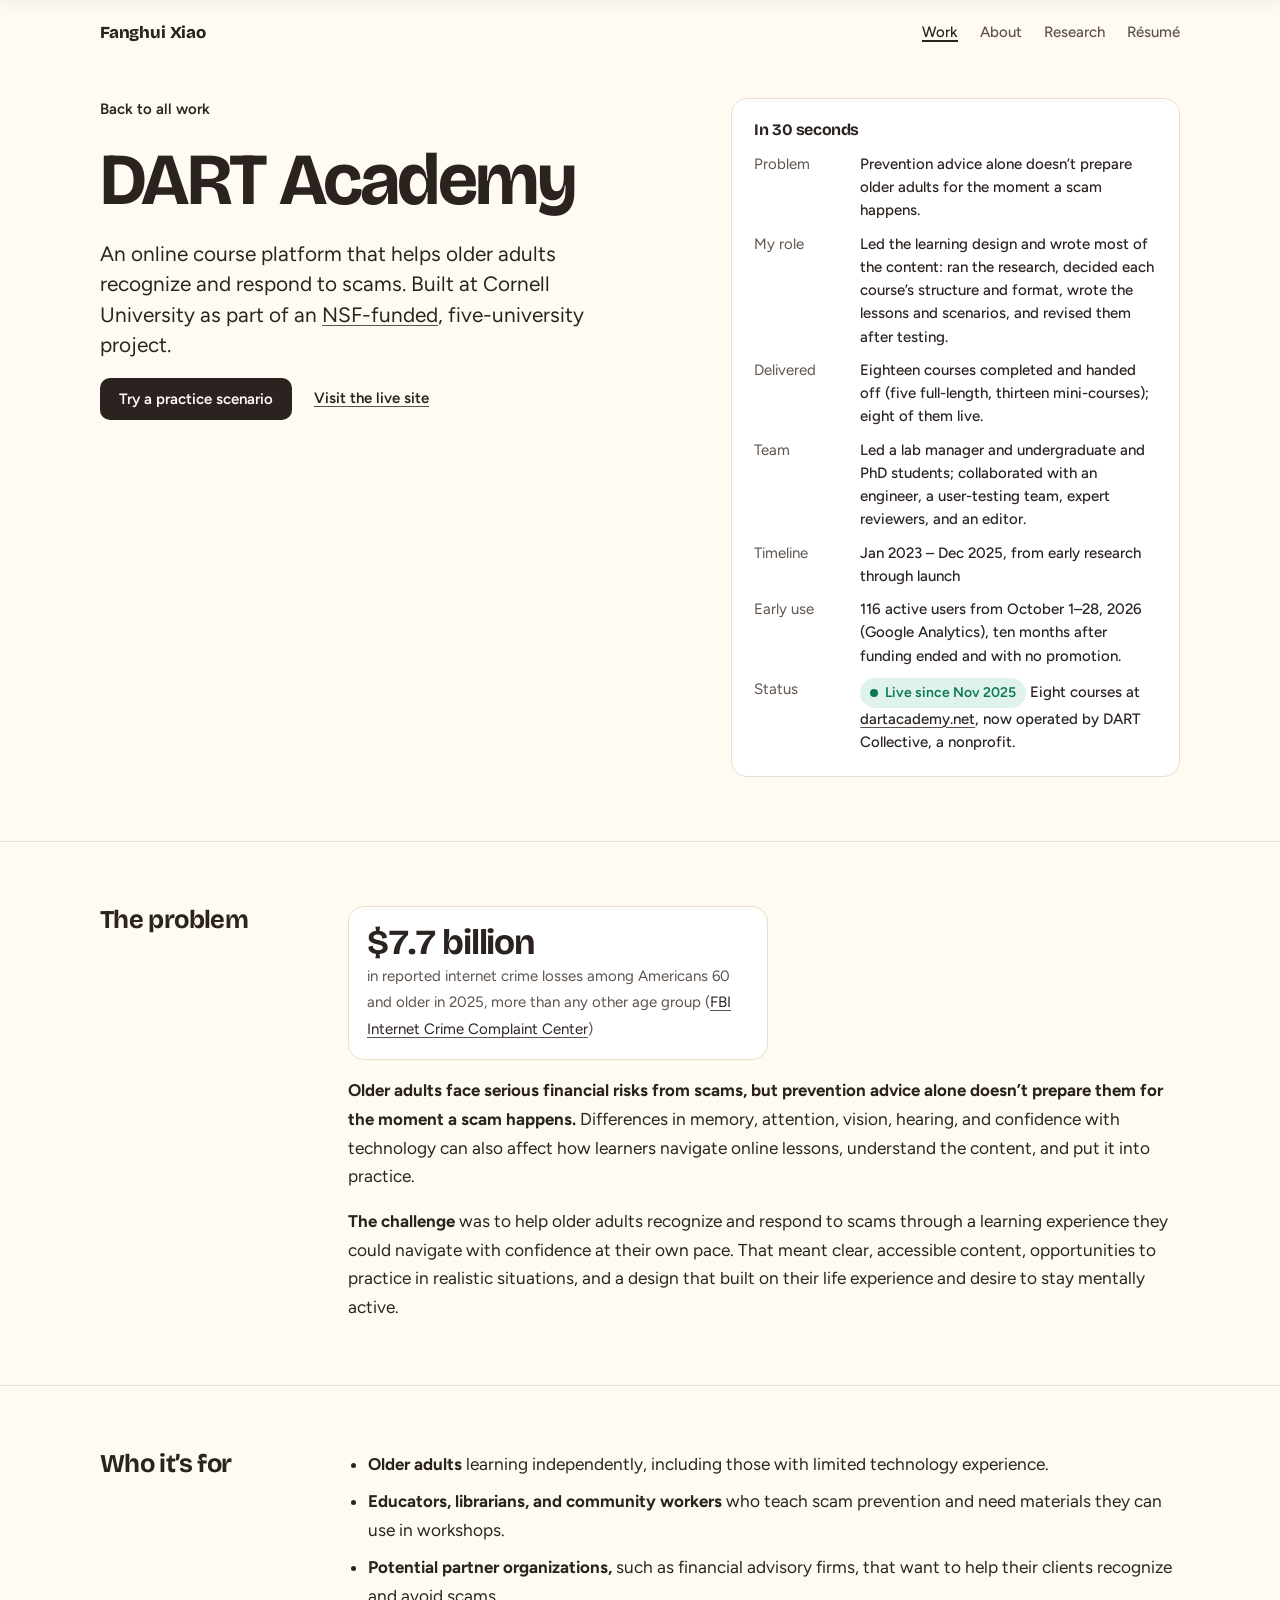
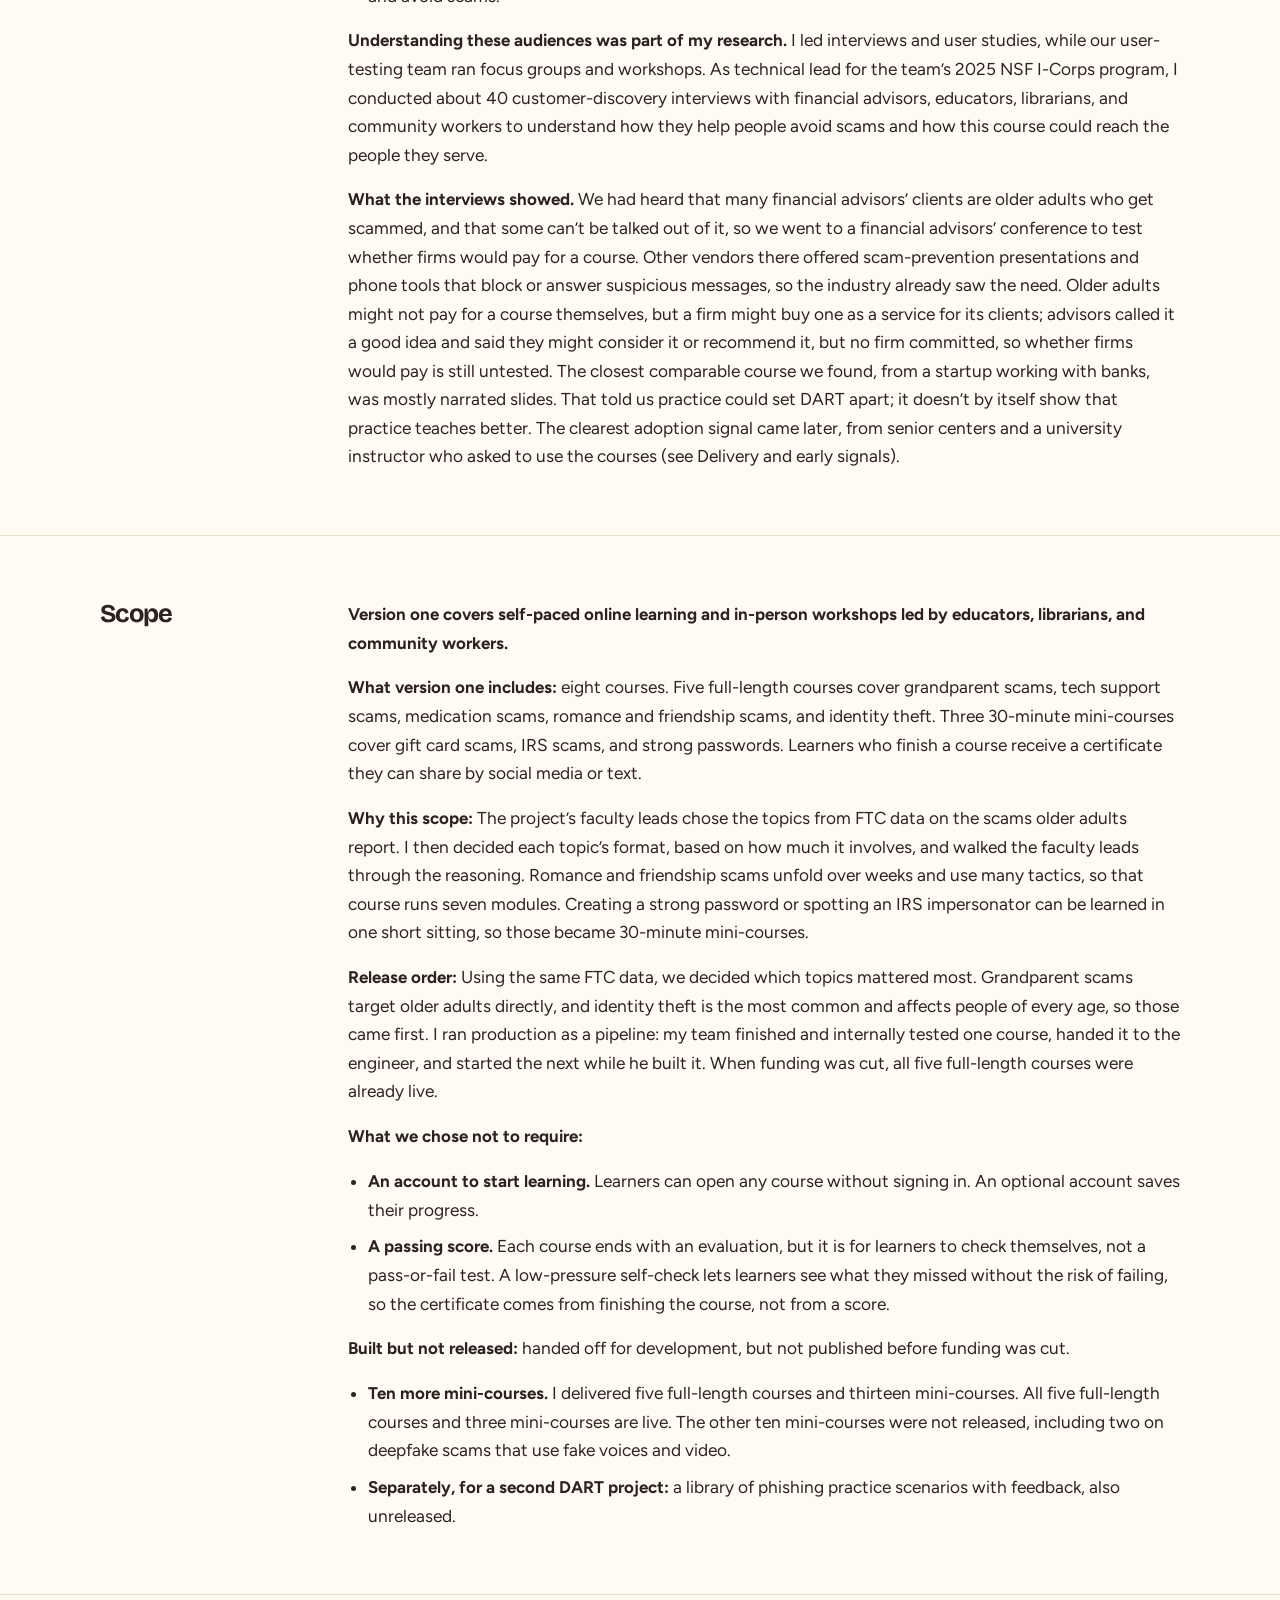
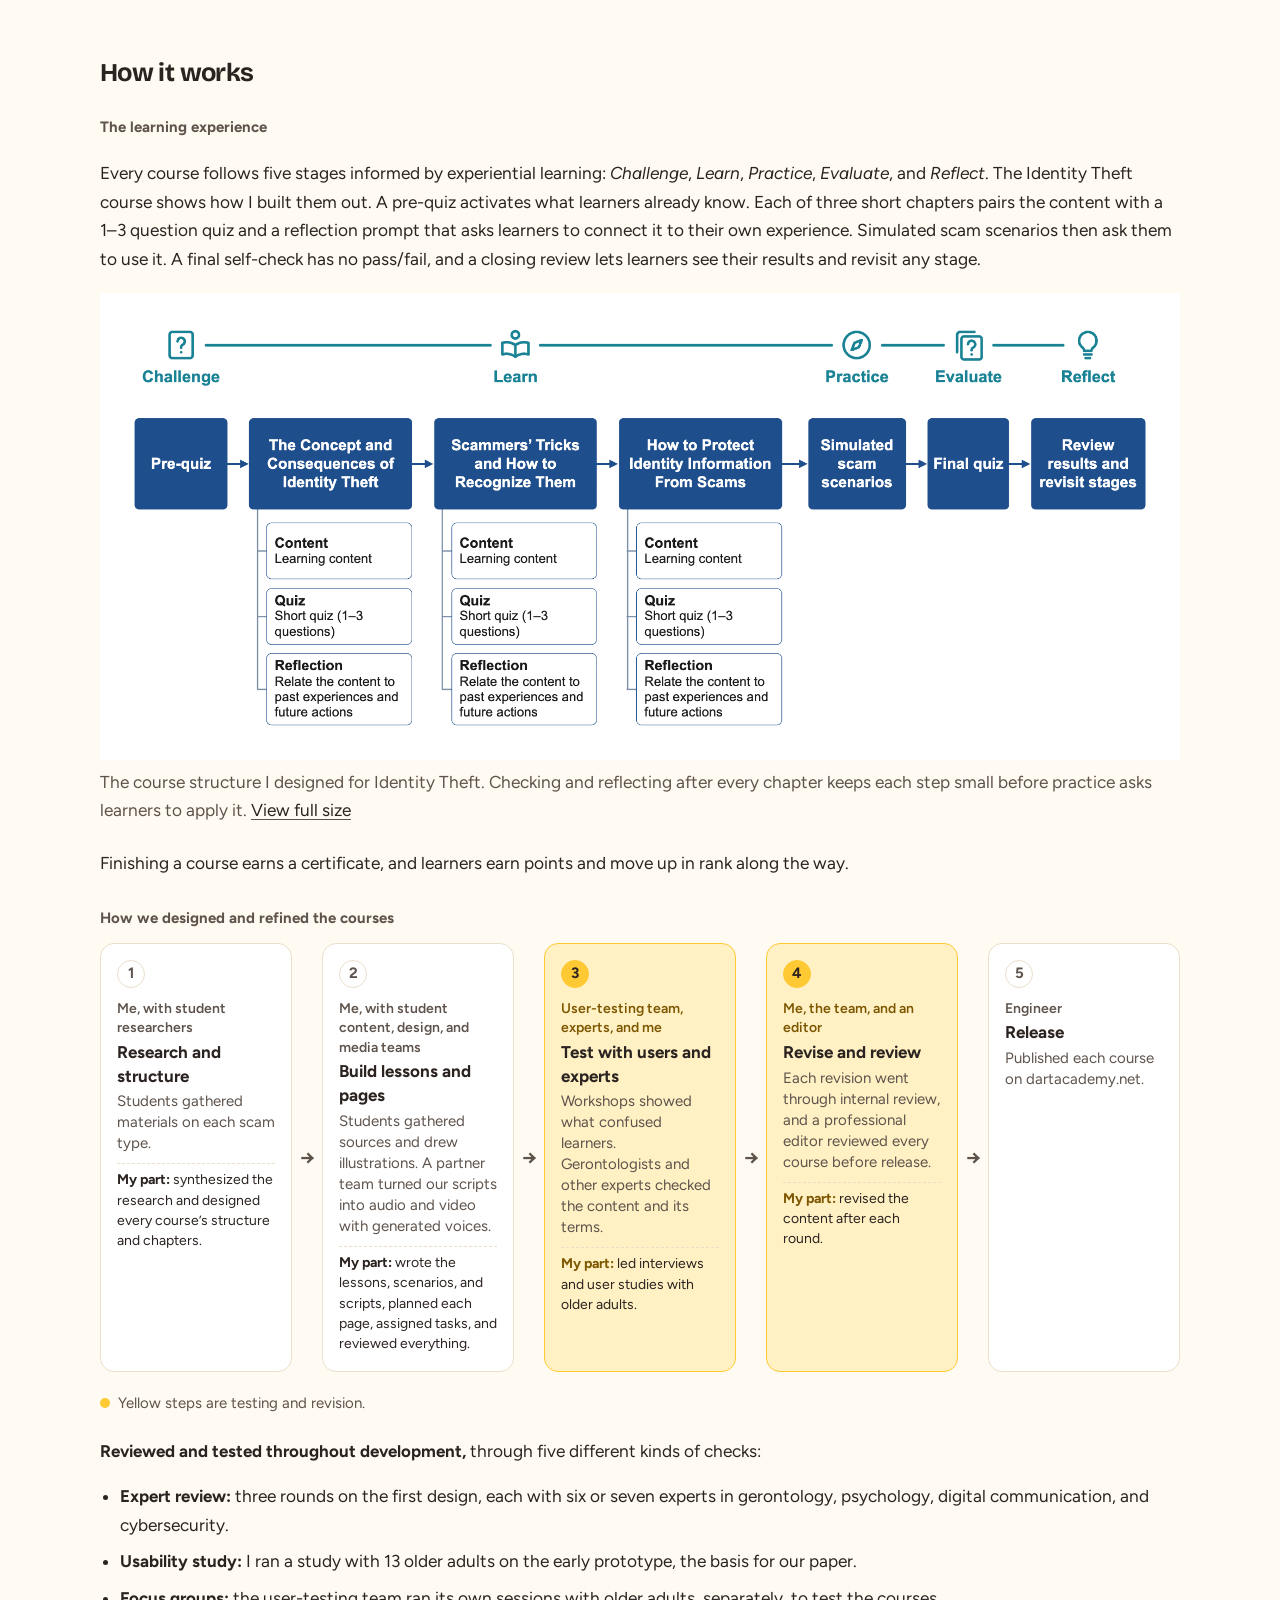
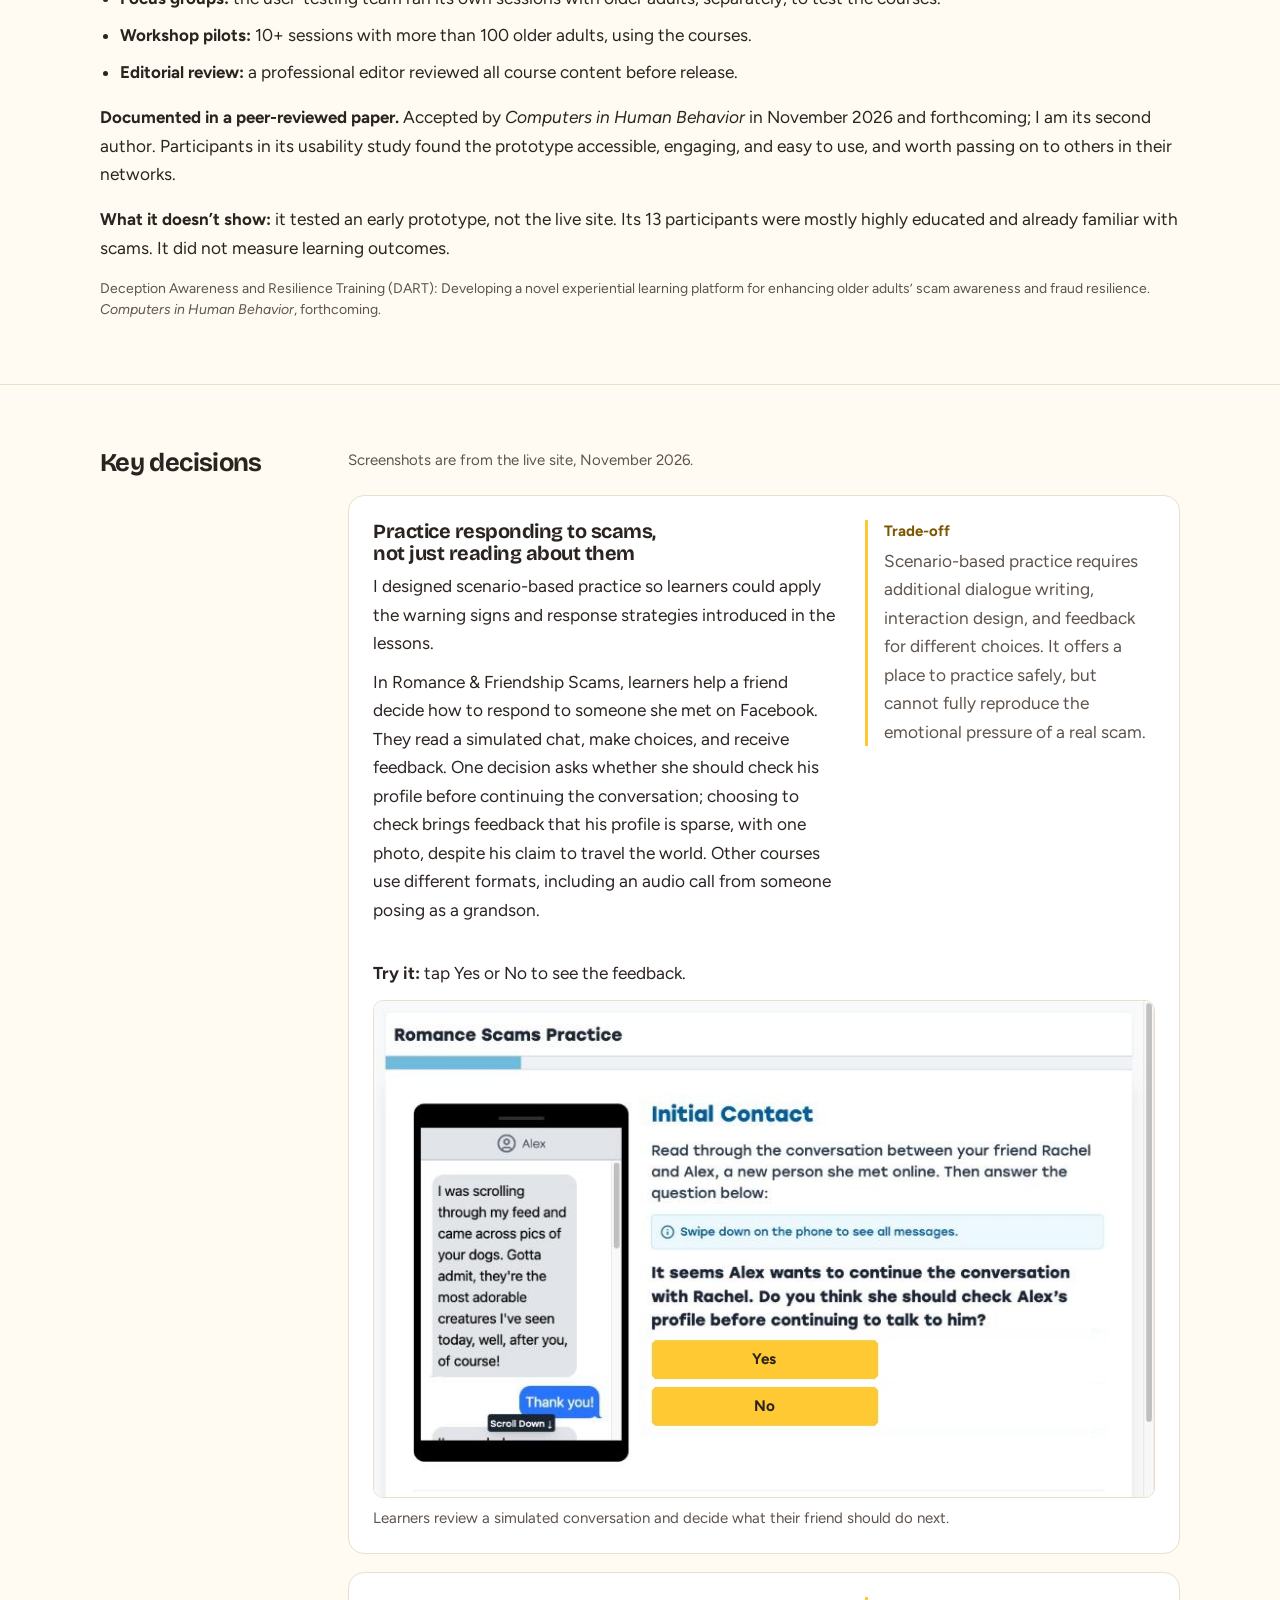
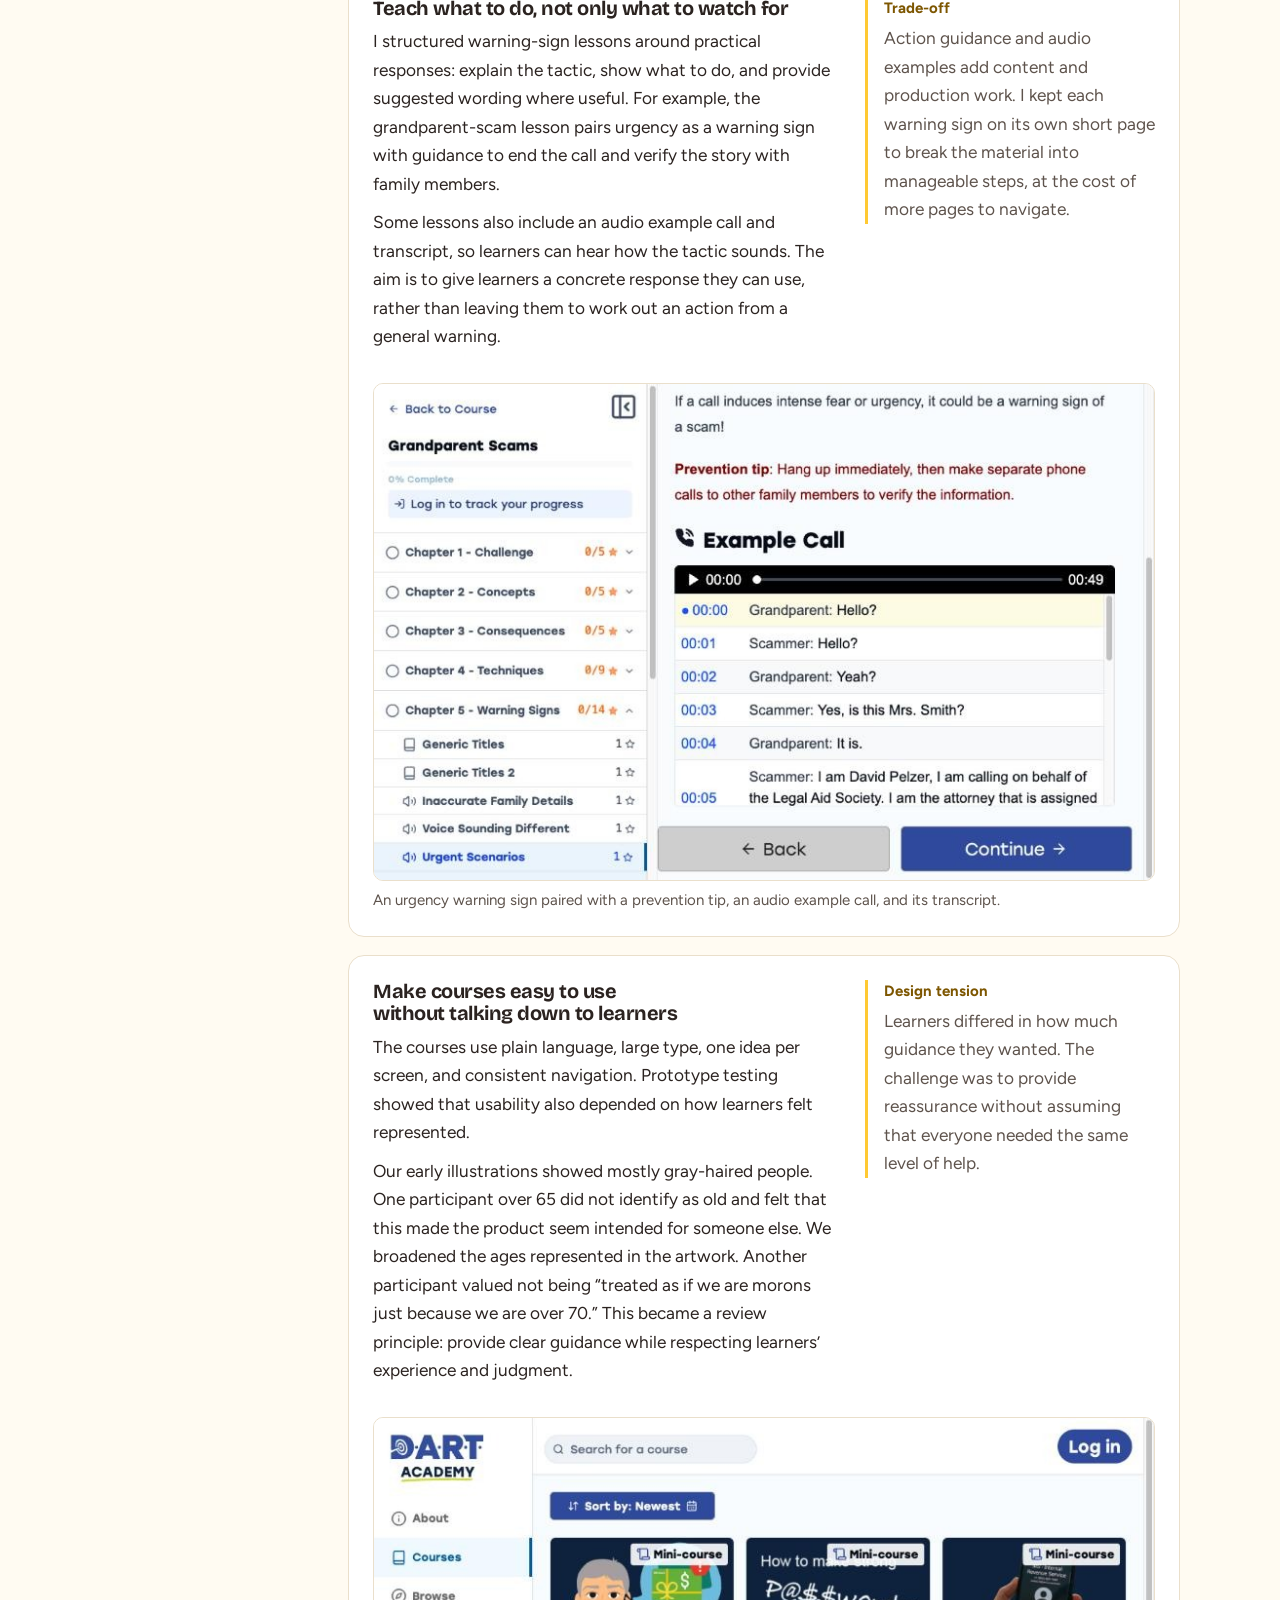
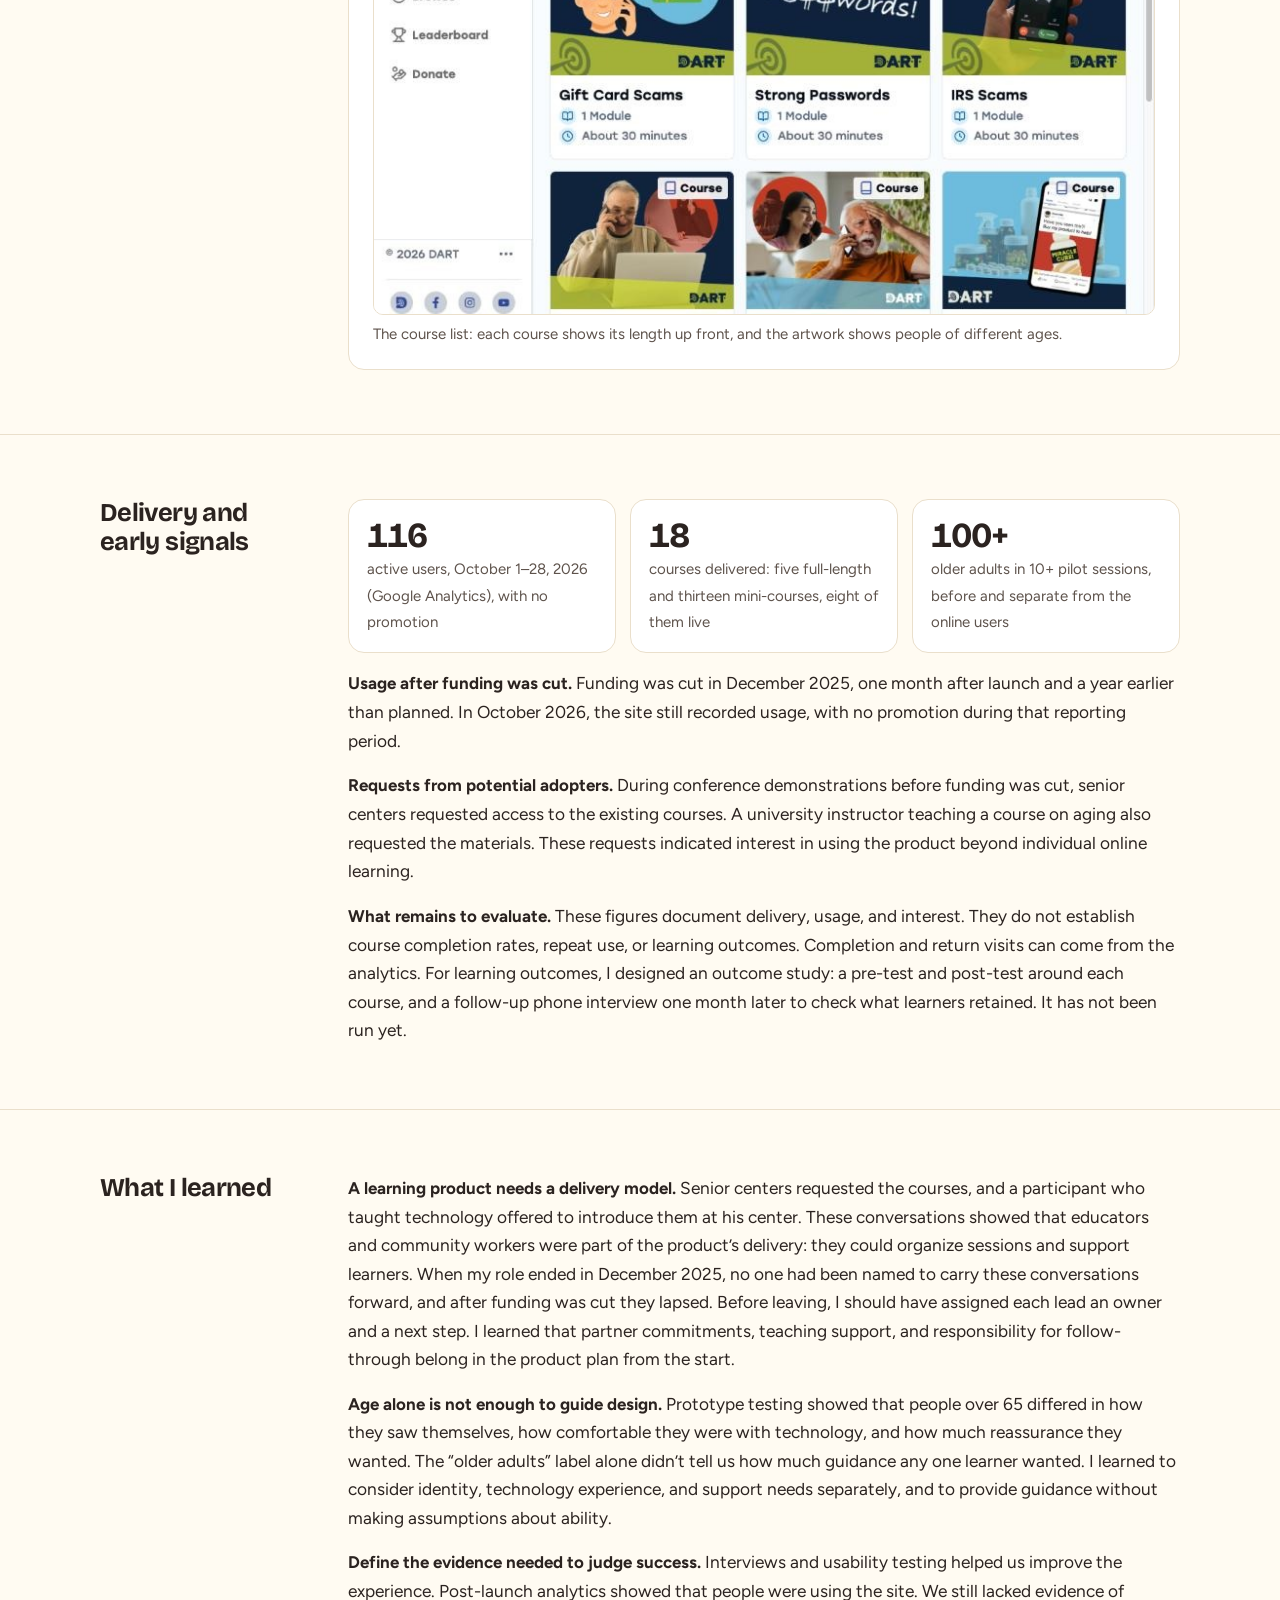
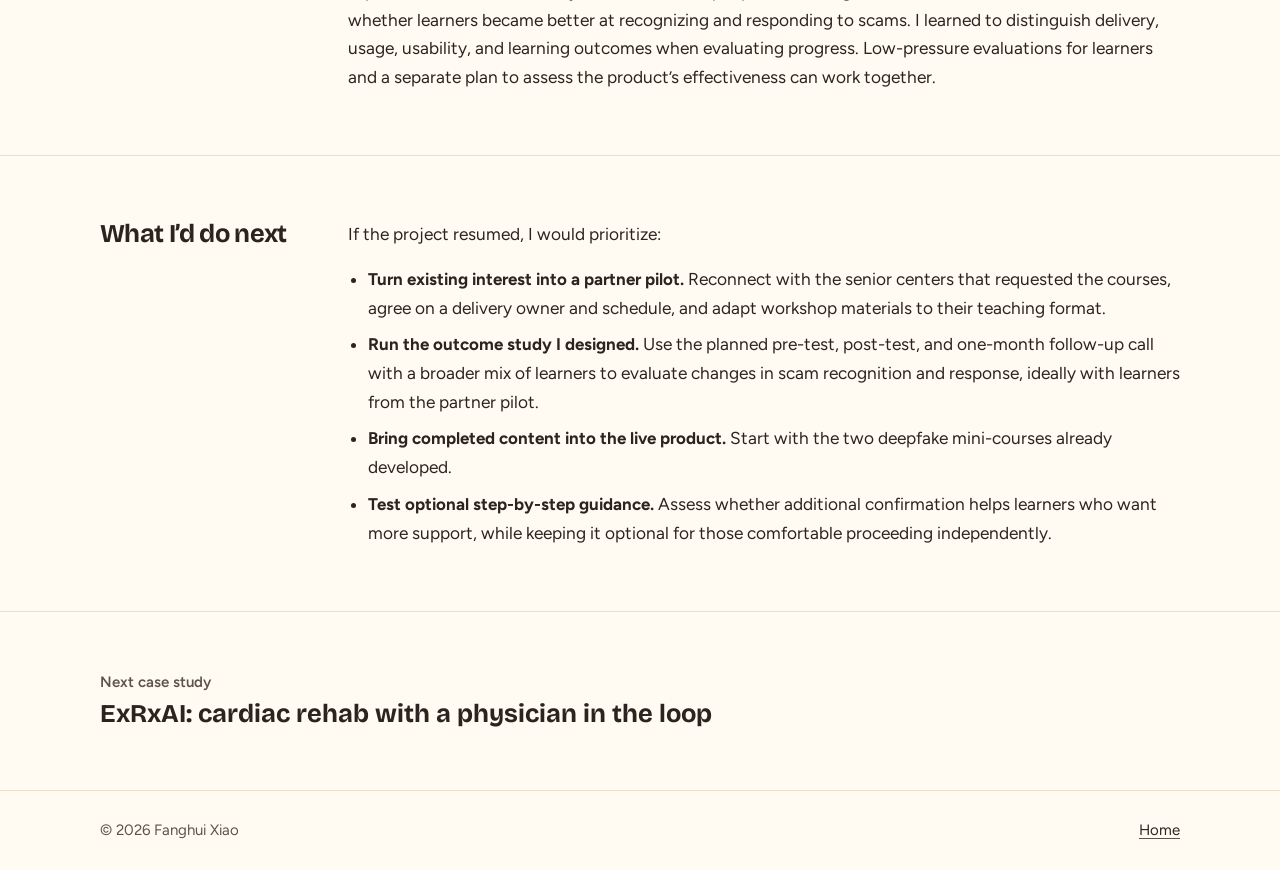
==== commit 4b2e2182: "DART" ====
--- a/dart.html
+++ b/dart.html
@@ -2,7 +2,6 @@
 <html lang="en" data-theme="light">
 <head>
 <meta charset="utf-8">
-<meta name="robots" content="noindex, nofollow">
 <meta name="viewport" content="width=device-width, initial-scale=1, viewport-fit=cover">
 <title>DART Academy | Fanghui Xiao</title>
 <meta name="description" content="Case study: DART Academy, a gamified scam-prevention learning platform for older adults.">
@@ -31,16 +30,20 @@
         <a class="back" href="index.html#work">Back to all work</a>
         <h1>DART Academy</h1>
         <p class="lead">An online course platform that helps older adults recognize and respond to scams. Built at Cornell University as part of an <a href="https://www.buffalo.edu/news/releases/2022/10/004.html" target="_blank" rel="noopener">NSF-funded</a>, five-university project.</p>
+        <div class="hero-actions">
+          <a class="btn btn-go" href="#try-practice">Try a practice scenario</a>
+          <a class="text-link" href="https://dartacademy.net/" target="_blank" rel="noopener">Visit the live site</a>
+        </div>
       </div>
       <aside class="summary" aria-label="Summary">
         <h2>In 30 seconds</h2>
         <dl>
           <dt>Problem</dt><dd>Prevention advice alone doesn’t prepare older adults for the moment a scam happens.</dd>
-          <dt>My role</dt><dd>Product lead for the learning experience: research, course structure and format, content, and iteration based on testing</dd>
-          <dt>Delivered</dt><dd>Created five full-length courses and thirteen mini-courses, and handed them off for development.</dd>
+          <dt>My role</dt><dd>Led the learning design and wrote most of the content: ran the research, decided each course’s structure and format, wrote the lessons and scenarios, and revised them after testing.</dd>
+          <dt>Delivered</dt><dd>Eighteen courses completed and handed off (five full-length, thirteen mini-courses); eight of them live.</dd>
           <dt>Team</dt><dd>Led a lab manager and undergraduate and PhD students; collaborated with an engineer, a user-testing team, expert reviewers, and an editor.</dd>
           <dt>Timeline</dt><dd>Jan 2023 – Dec 2025, from early research through launch</dd>
-          <dt>Early use</dt><dd>116 active users from October 1–28, 2026, recorded in Google Analytics.</dd>
+          <dt>Early use</dt><dd>116 active users from October 1–28, 2026 (Google Analytics), ten months after funding ended and with no promotion.</dd>
           <dt>Status</dt><dd><span class="chip go">Live since Nov 2025</span> Eight courses at <a href="https://dartacademy.net/" target="_blank" rel="noopener">dartacademy.net</a>, now operated by DART Collective, a nonprofit.</dd>
         </dl>
       </aside>
@@ -51,7 +54,7 @@
     <div class="wrap">
       <h2>The problem</h2>
       <div class="prose">
-        <div class="figure-n problem-stat"><strong>$7.7 billion</strong><span>lost to scams by Americans 60 and older in 2025, more than any other age group (<a href="https://www.ic3.gov/AnnualReport/Reports/2025_IC3Report.pdf" target="_blank" rel="noopener">FBI Internet Crime Complaint Center</a>)</span></div>
+        <div class="figure-n problem-stat"><strong>$7.7 billion</strong><span>in reported internet crime losses among Americans 60 and older in 2025, more than any other age group (<a href="https://www.ic3.gov/AnnualReport/Reports/2025_IC3Report.pdf" target="_blank" rel="noopener">FBI Internet Crime Complaint Center</a>)</span></div>
         <p><strong>Older adults face serious financial risks from scams, but prevention advice alone doesn’t prepare them for the moment a scam happens.</strong> Differences in memory, attention, vision, hearing, and confidence with technology can also affect how learners navigate online lessons, understand the content, and put it into practice.</p>
         <p><strong>The challenge</strong> was to help older adults recognize and respond to scams through a learning experience they could navigate with confidence at their own pace. That meant clear, accessible content, opportunities to practice in realistic situations, and a design that built on their life experience and desire to stay mentally active.</p>
       </div>
@@ -68,7 +71,7 @@
           <li><strong>Potential partner organizations,</strong> such as financial advisory firms, that want to help their clients recognize and avoid scams.</li>
         </ul>
         <p><strong>Understanding these audiences was part of my research.</strong> I led interviews and user studies, while our user-testing team ran focus groups and workshops. As technical lead for the team’s 2025 NSF I-Corps program, I conducted about 40 customer-discovery interviews with financial advisors, educators, librarians, and community workers to understand how they help people avoid scams and how this course could reach the people they serve.</p>
-        <p><strong>What the interviews showed.</strong> We had heard that many financial advisors’ clients are older adults who get scammed, and that some can’t be talked out of it, so we went to a financial advisors’ conference to test whether firms would pay for a course. Other vendors there offered scam-prevention presentations and phone tools that block or answer suspicious messages, so the industry already saw the need. Older adults might not pay for a course themselves, but a firm might buy one as a service for its clients; advisors called it a good idea and said they might consider it or recommend it. The closest comparable course we found, from a startup working with banks, was mostly narrated slides, which supported our focus on practice. Educators and community organizations also showed strong demand.</p>
+        <p><strong>What the interviews showed.</strong> We had heard that many financial advisors’ clients are older adults who get scammed, and that some can’t be talked out of it, so we went to a financial advisors’ conference to test whether firms would pay for a course. Other vendors there offered scam-prevention presentations and phone tools that block or answer suspicious messages, so the industry already saw the need. Older adults might not pay for a course themselves, but a firm might buy one as a service for its clients; advisors called it a good idea and said they might consider it or recommend it, but no firm committed, so whether firms would pay is still untested. The closest comparable course we found, from a startup working with banks, was mostly narrated slides. That told us practice could set DART apart; it doesn’t by itself show that practice teaches better. The clearest adoption signal came later, from senior centers and a university instructor who asked to use the courses (see Delivery and early signals).</p>
       </div>
     </div>
   </section>
@@ -84,12 +87,12 @@
         <p><strong>What we chose not to require:</strong></p>
         <ul>
           <li><strong>An account to start learning.</strong> Learners can open any course without signing in. An optional account saves their progress.</li>
-          <li><strong>A passing score.</strong> Each course ends with an evaluation, but it is for learners to check themselves, not a pass-or-fail test. Formal tests can frustrate older learners, so the certificate comes from finishing the course, not from a score.</li>
+          <li><strong>A passing score.</strong> Each course ends with an evaluation, but it is for learners to check themselves, not a pass-or-fail test. A low-pressure self-check lets learners see what they missed without the risk of failing, so the certificate comes from finishing the course, not from a score.</li>
         </ul>
         <p><strong>Built but not released:</strong> handed off for development, but not published before funding was cut.</p>
         <ul>
           <li><strong>Ten more mini-courses.</strong> I delivered five full-length courses and thirteen mini-courses. All five full-length courses and three mini-courses are live. The other ten mini-courses were not released, including two on deepfake scams that use fake voices and video.</li>
-          <li><strong>A phishing scenario library</strong> for a second DART project: 50 phishing scenarios, 50 feedback messages, and 28 landing pages, aligned with FTC and FBI guidance and organized by a message taxonomy so scenarios could be delivered automatically.</li>
+          <li><strong>Separately, for a second DART project:</strong> a library of phishing practice scenarios with feedback, also unreleased.</li>
         </ul>
       </div>
     </div>
@@ -100,8 +103,14 @@
       <h2>How it works</h2>
       <div class="flow2" aria-label="DART learning experience and course process">
         <p class="phase-label">The learning experience</p>
-        <p class="flow-note">Each course follows five stages informed by experiential learning. <em>Challenge</em> begins with a short pre-quiz that activates prior knowledge. <em>Learn</em> introduces the topic through short chapters. <em>Practice</em> lets learners identify scam warning signs and decide how to respond in simulated situations, with immediate feedback. <em>Evaluate</em> provides a final self-check, helping learners review their understanding without a pass/fail requirement.</p>
-        <p class="flow-note"><em>Reflect</em> runs throughout the course: prompts invite learners to connect the material with past experiences and consider how they would respond in a similar situation. Finishing a course earns a certificate, and learners earn points and move up in rank along the way.</p>
+        <p class="flow-note">Every course follows five stages informed by experiential learning: <em>Challenge</em>, <em>Learn</em>, <em>Practice</em>, <em>Evaluate</em>, and <em>Reflect</em>. The Identity Theft course shows how I built them out. A pre-quiz activates what learners already know. Each of three short chapters pairs the content with a 1–3 question quiz and a reflection prompt that asks learners to connect it to their own experience. Simulated scam scenarios then ask them to use it. A final self-check has no pass/fail, and a closing review lets learners see their results and revisit any stage.</p>
+        <figure style="margin:8px 0 4px">
+          <div style="overflow-x:auto;-webkit-overflow-scrolling:touch">
+            <img src="images/dart-course-architecture.png" alt="Identity Theft course structure: Pre-quiz (Challenge); three Learn chapters, The Concept and Consequences of Identity Theft, Scammers' Tricks and How to Recognize Them, and How to Protect Identity Information From Scams, each with learning content, a short quiz of 1 to 3 questions, and a reflection relating the content to past experiences and future actions; then Simulated scam scenarios (Practice), Final quiz (Evaluate), and Review results and revisit stages (Reflect)." width="1986" height="858" loading="lazy" style="display:block;width:100%;min-width:720px;height:auto">
+          </div>
+          <figcaption class="flow-note" style="margin-top:8px">The course structure I designed for Identity Theft. Checking and reflecting after every chapter keeps each step small before practice asks learners to apply it. <a href="images/dart-course-architecture.png" target="_blank" rel="noopener">View full size</a></figcaption>
+        </figure>
+        <p class="flow-note">Finishing a course earns a certificate, and learners earn points and move up in rank along the way.</p>
         <p class="phase-label">How we designed and refined the courses</p>
         <ol class="phase five">
           <li><span class="who">Me, with student researchers</span><b>Research and structure</b><span class="desc">Students gathered materials on each scam type.</span><span class="mine"><strong>My part:</strong> synthesized the research and designed every course’s structure and chapters.</span></li>
@@ -140,7 +149,7 @@
             <p>In Romance &amp; Friendship Scams, learners help a friend decide how to respond to someone she met on Facebook. They read a simulated chat, make choices, and receive feedback. One decision asks whether she should check his profile before continuing the conversation; choosing to check brings feedback that his profile is sparse, with one photo, despite his claim to travel the world. Other courses use different formats, including an audio call from someone posing as a grandson.</p>
           </div>
           <div class="cost"><b>Trade-off</b><p>Scenario-based practice requires additional dialogue writing, interaction design, and feedback for different choices. It offers a place to practice safely, but cannot fully reproduce the emotional pressure of a real scam.</p></div>
-          <figure class="decision-shot practice-demo" data-practice-demo>
+          <figure class="decision-shot practice-demo" id="try-practice" style="scroll-margin-top:90px" data-practice-demo>
             <div class="pd-bar">
               <p class="pd-hint" data-pd-hint><strong>Try it:</strong> tap Yes or No to see the feedback.</p>
               <button type="button" class="pd-back" data-pd-back hidden>&larr; Back to the question</button>
@@ -182,7 +191,7 @@
       <h2>Delivery and early signals</h2>
       <div class="prose">
         <div class="figures">
-          <div class="figure-n"><strong>116</strong><span>active users, October 1–28, 2026 (Google Analytics). New users in the same period: 113.</span></div>
+          <div class="figure-n"><strong>116</strong><span>active users, October 1–28, 2026 (Google Analytics), with no promotion</span></div>
           <div class="figure-n"><strong>18</strong><span>courses delivered: five full-length and thirteen mini-courses, eight of them live</span></div>
           <div class="figure-n"><strong>100+</strong><span>older adults in 10+ pilot sessions, before and separate from the online users</span></div>
         </div>
@@ -197,8 +206,8 @@
     <div class="wrap">
       <h2>What I learned</h2>
       <div class="prose">
-        <p><strong>A learning product needs a delivery model.</strong> Senior centers requested the courses, and a participant who taught technology offered to introduce them at his center. These conversations showed that educators and community workers were part of the product’s delivery: they could organize sessions and support learners. I did not follow up after my role ended in December 2025, and the opportunities lacked a clear owner after funding was cut. I learned that partner commitments, teaching support, and responsibility for follow-through belong in the product plan from the start.</p>
-        <p><strong>Age alone is not enough to guide design.</strong> Prototype testing showed that people over 65 differed in how they saw themselves, how comfortable they were with technology, and how much reassurance they wanted. A single experience designed for “older adults” fit none of them well. I learned to consider identity, technology experience, and support needs separately, and to provide guidance without making assumptions about ability.</p>
+        <p><strong>A learning product needs a delivery model.</strong> Senior centers requested the courses, and a participant who taught technology offered to introduce them at his center. These conversations showed that educators and community workers were part of the product’s delivery: they could organize sessions and support learners. When my role ended in December 2025, no one had been named to carry these conversations forward, and after funding was cut they lapsed. Before leaving, I should have assigned each lead an owner and a next step. I learned that partner commitments, teaching support, and responsibility for follow-through belong in the product plan from the start.</p>
+        <p><strong>Age alone is not enough to guide design.</strong> Prototype testing showed that people over 65 differed in how they saw themselves, how comfortable they were with technology, and how much reassurance they wanted. The “older adults” label alone didn’t tell us how much guidance any one learner wanted. I learned to consider identity, technology experience, and support needs separately, and to provide guidance without making assumptions about ability.</p>
         <p><strong>Define the evidence needed to judge success.</strong> Interviews and usability testing helped us improve the experience. Post-launch analytics showed that people were using the site. We still lacked evidence of whether learners became better at recognizing and responding to scams. I learned to distinguish delivery, usage, usability, and learning outcomes when evaluating progress. Low-pressure evaluations for learners and a separate plan to assess the product’s effectiveness can work together.</p>
       </div>
     </div>
--- a/styles.css
+++ b/styles.css
@@ -942,3 +942,26 @@
 .decision-more summary { cursor: pointer; font-family: var(--sans); font-size: var(--t-sm); font-weight: 700; color: var(--ink); padding: 8px 0; }
 .decision-more summary:focus-visible { outline: 2px solid var(--ink); outline-offset: 2px; border-radius: 4px; }
 .decision-more[open] summary { margin-bottom: 8px; }
+
+/* Funnel table on the InLicense case study */
+.funnel-wrap { overflow-x: auto; margin: 6px 0 18px; }
+.funnel { width: 100%; border-collapse: collapse; font-size: var(--t-sm); font-variant-numeric: tabular-nums; }
+.funnel th, .funnel td { text-align: left; padding: 10px 12px; border-bottom: 1px solid var(--rule); vertical-align: top; }
+.funnel thead th { font-weight: 600; color: var(--ink-soft); }
+.funnel tbody th { font-weight: 600; white-space: nowrap; }
+.funnel td:nth-child(2), .funnel td:nth-child(3), .funnel td:nth-child(4), .funnel td:nth-child(5) { font-weight: 700; }
+.also-built { margin-top: 8px; }
+.also-built > .decision { margin-top: 16px; }
+.agent-run { margin-top: 22px; }
+
+.prose.agent-run p { max-width: none; }
+
+@media (max-width: 640px) {
+  .funnel thead { display: none; }
+  .funnel, .funnel tbody, .funnel tr, .funnel th, .funnel td { display: block; width: 100%; }
+  .funnel tr { border: 1px solid var(--rule); border-radius: 12px; padding: 6px 14px; margin-bottom: 12px; background: var(--surface); }
+  .funnel tbody th { border-bottom: 1px solid var(--rule); padding: 10px 0; }
+  .funnel td { display: flex; justify-content: space-between; gap: 16px; padding: 7px 0; border-bottom: 0; }
+  .funnel td::before { content: attr(data-label); font-weight: 400; color: var(--ink-soft); }
+  .funnel td:last-child { flex-direction: column; gap: 2px; font-weight: 500; }
+}
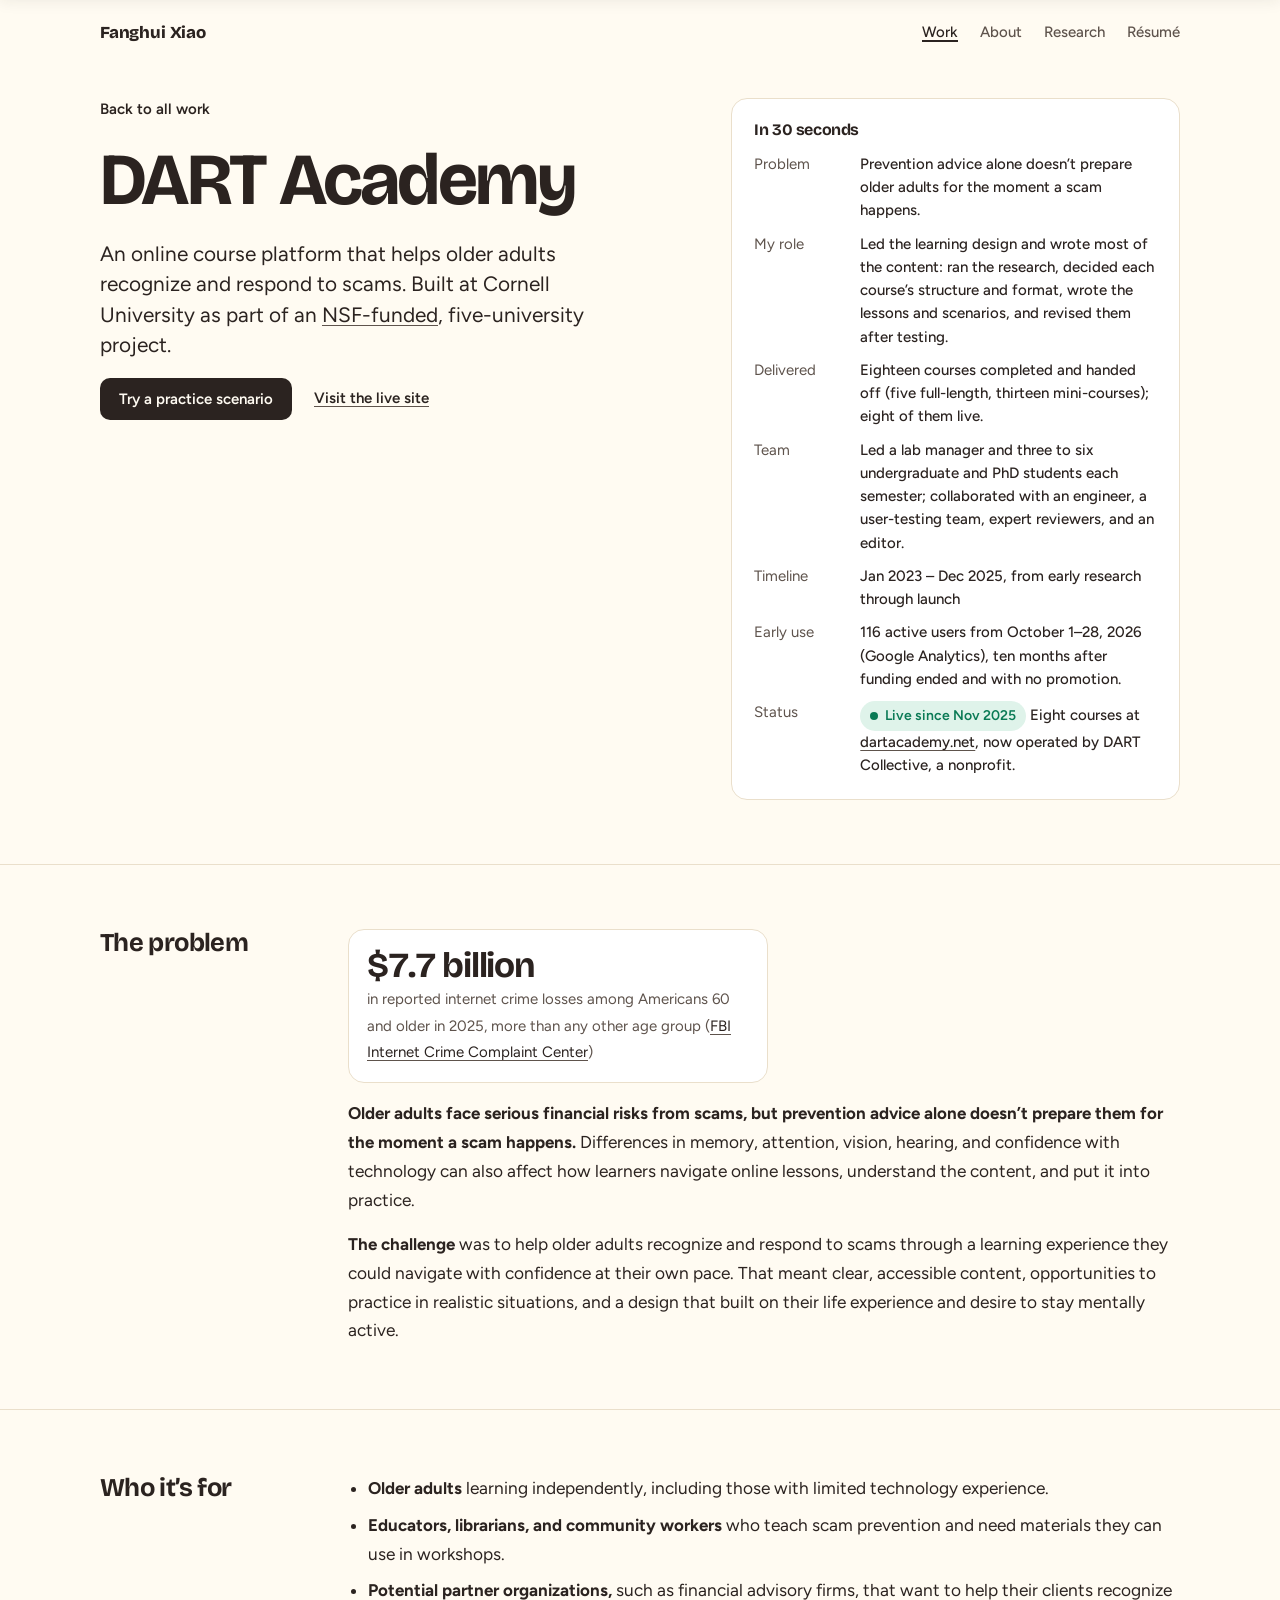
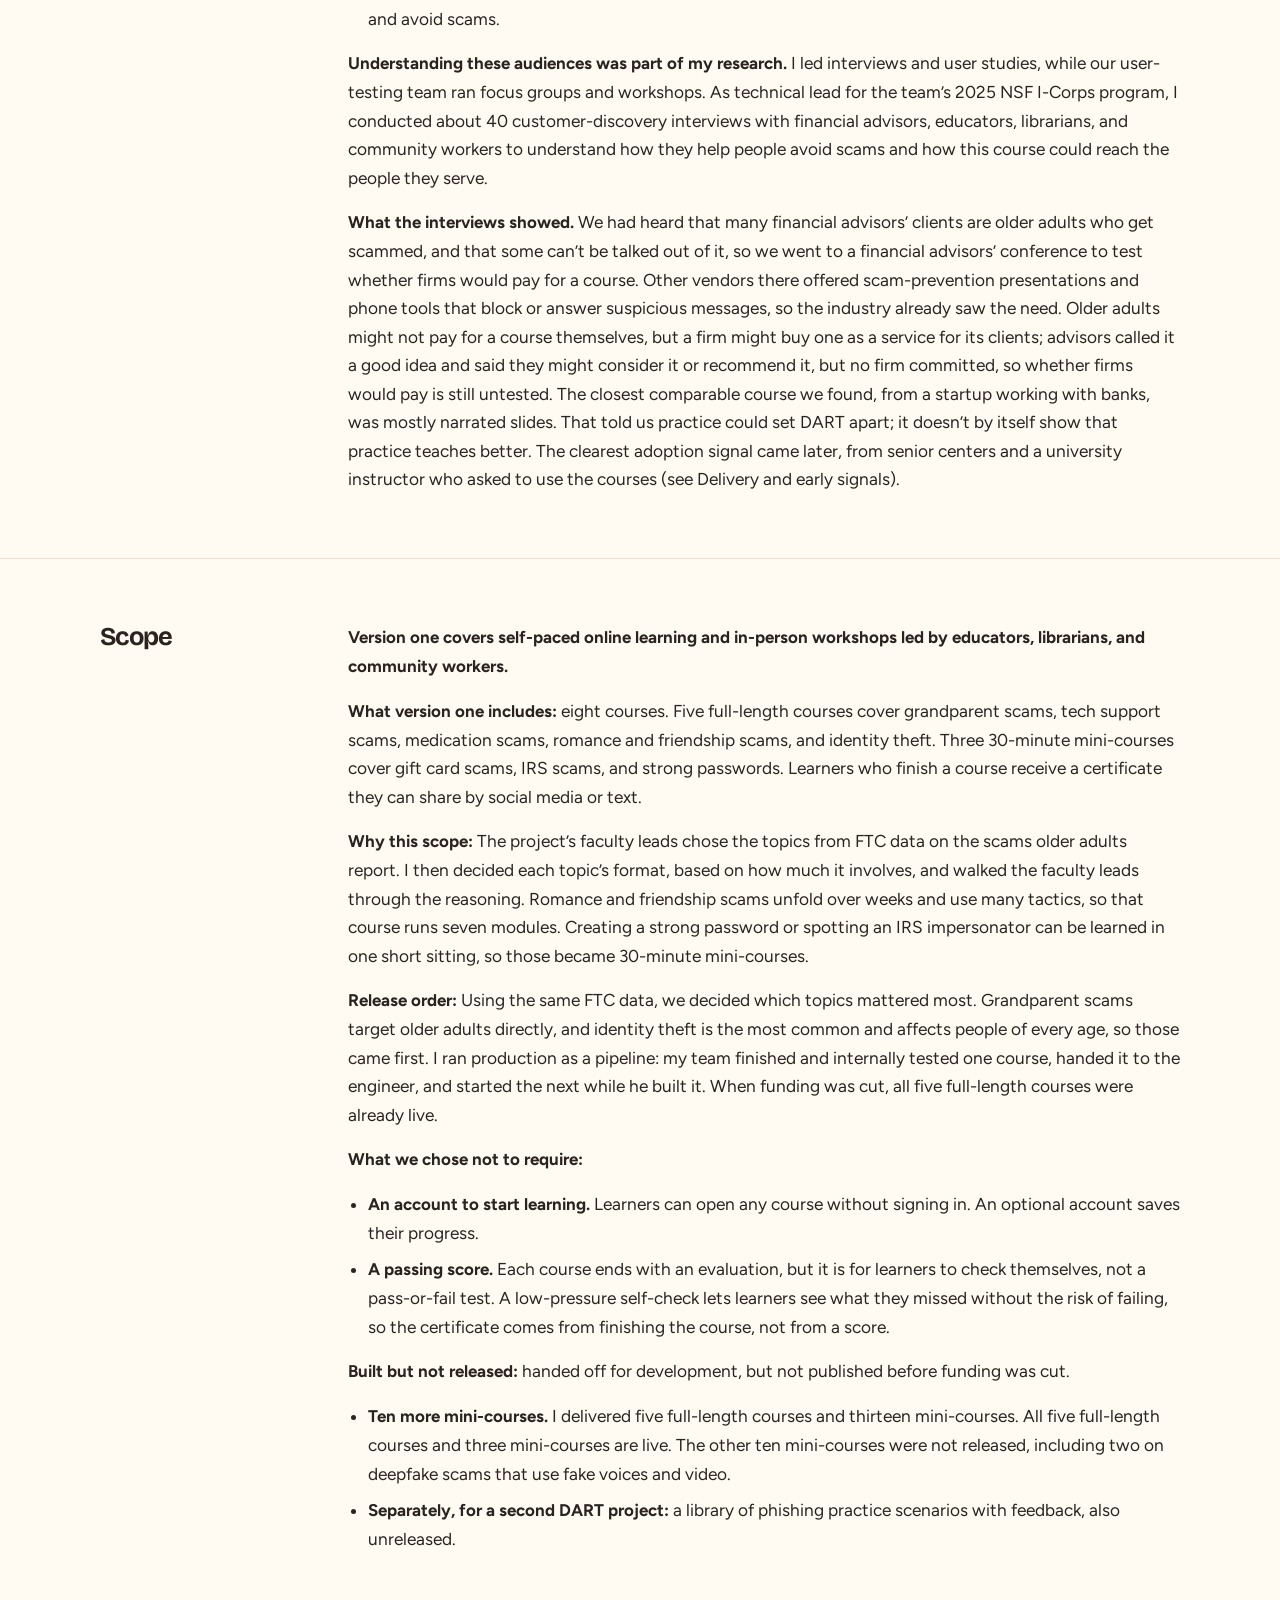
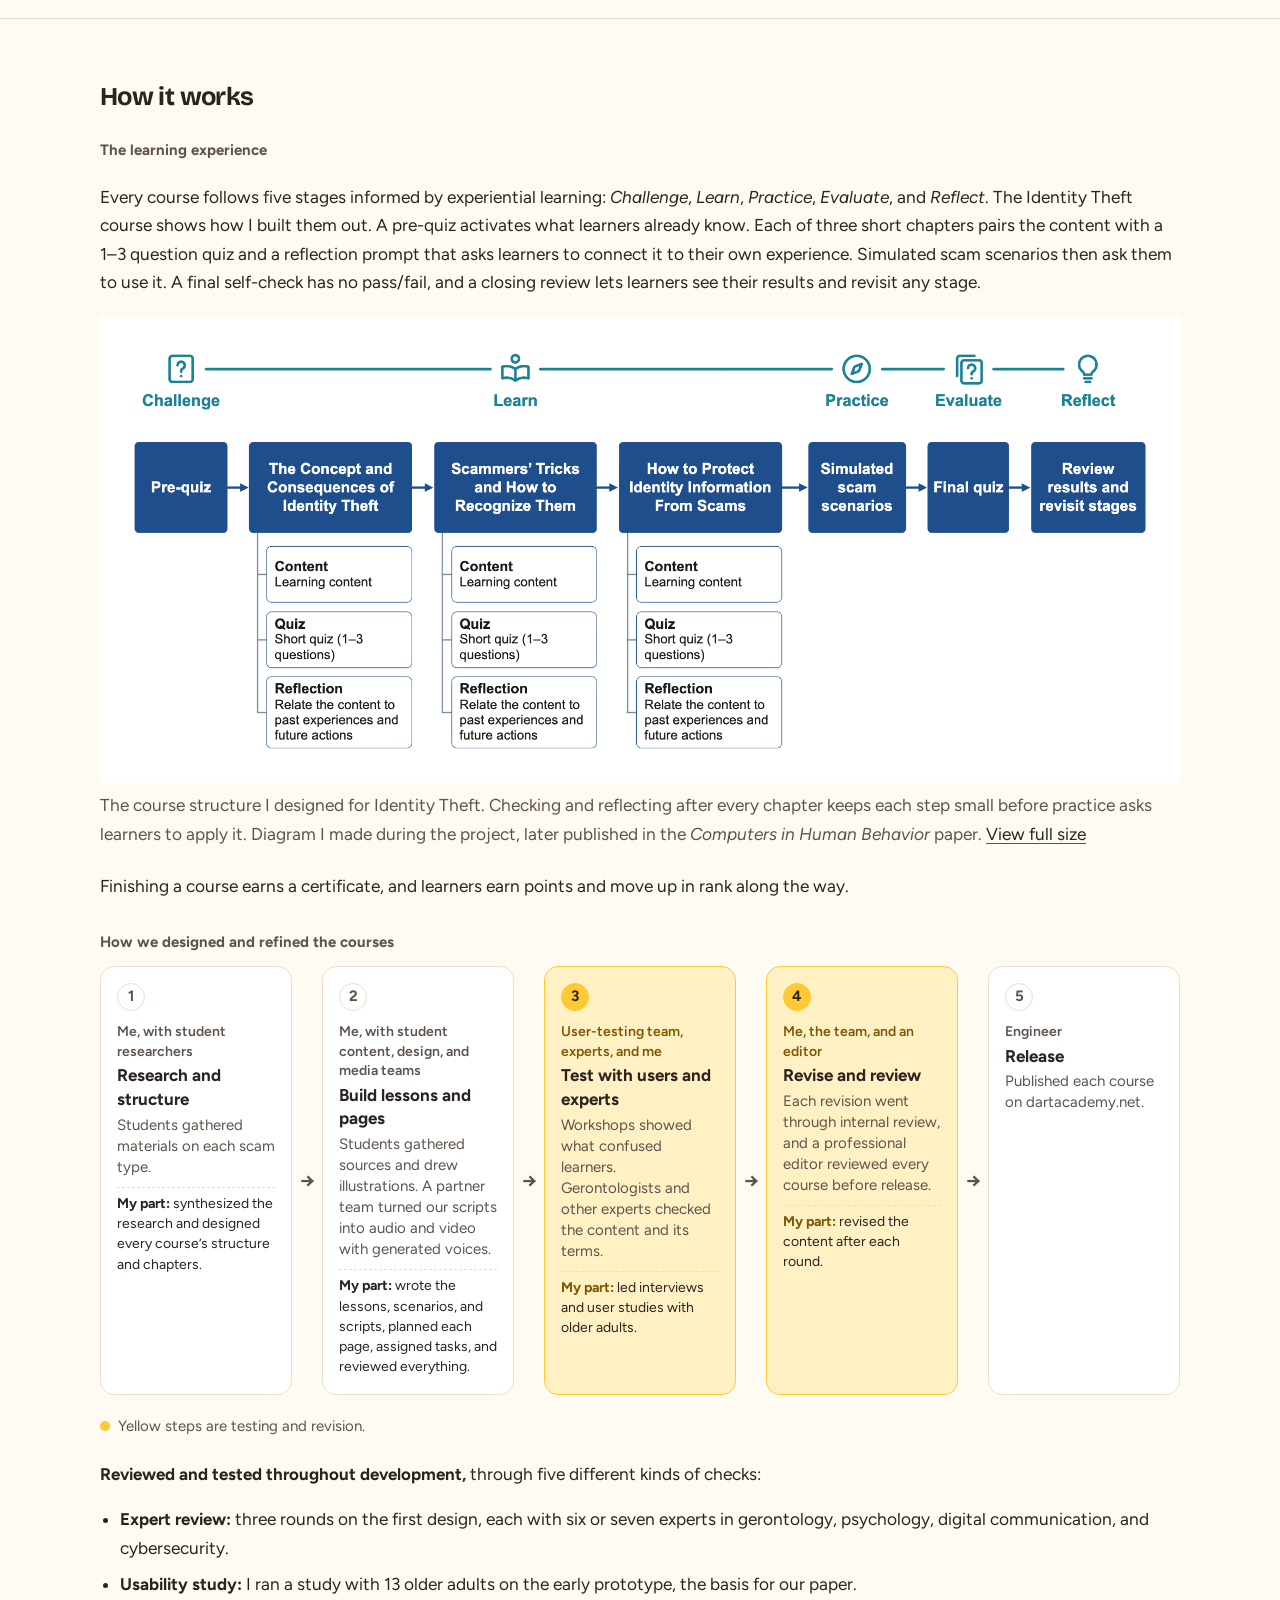
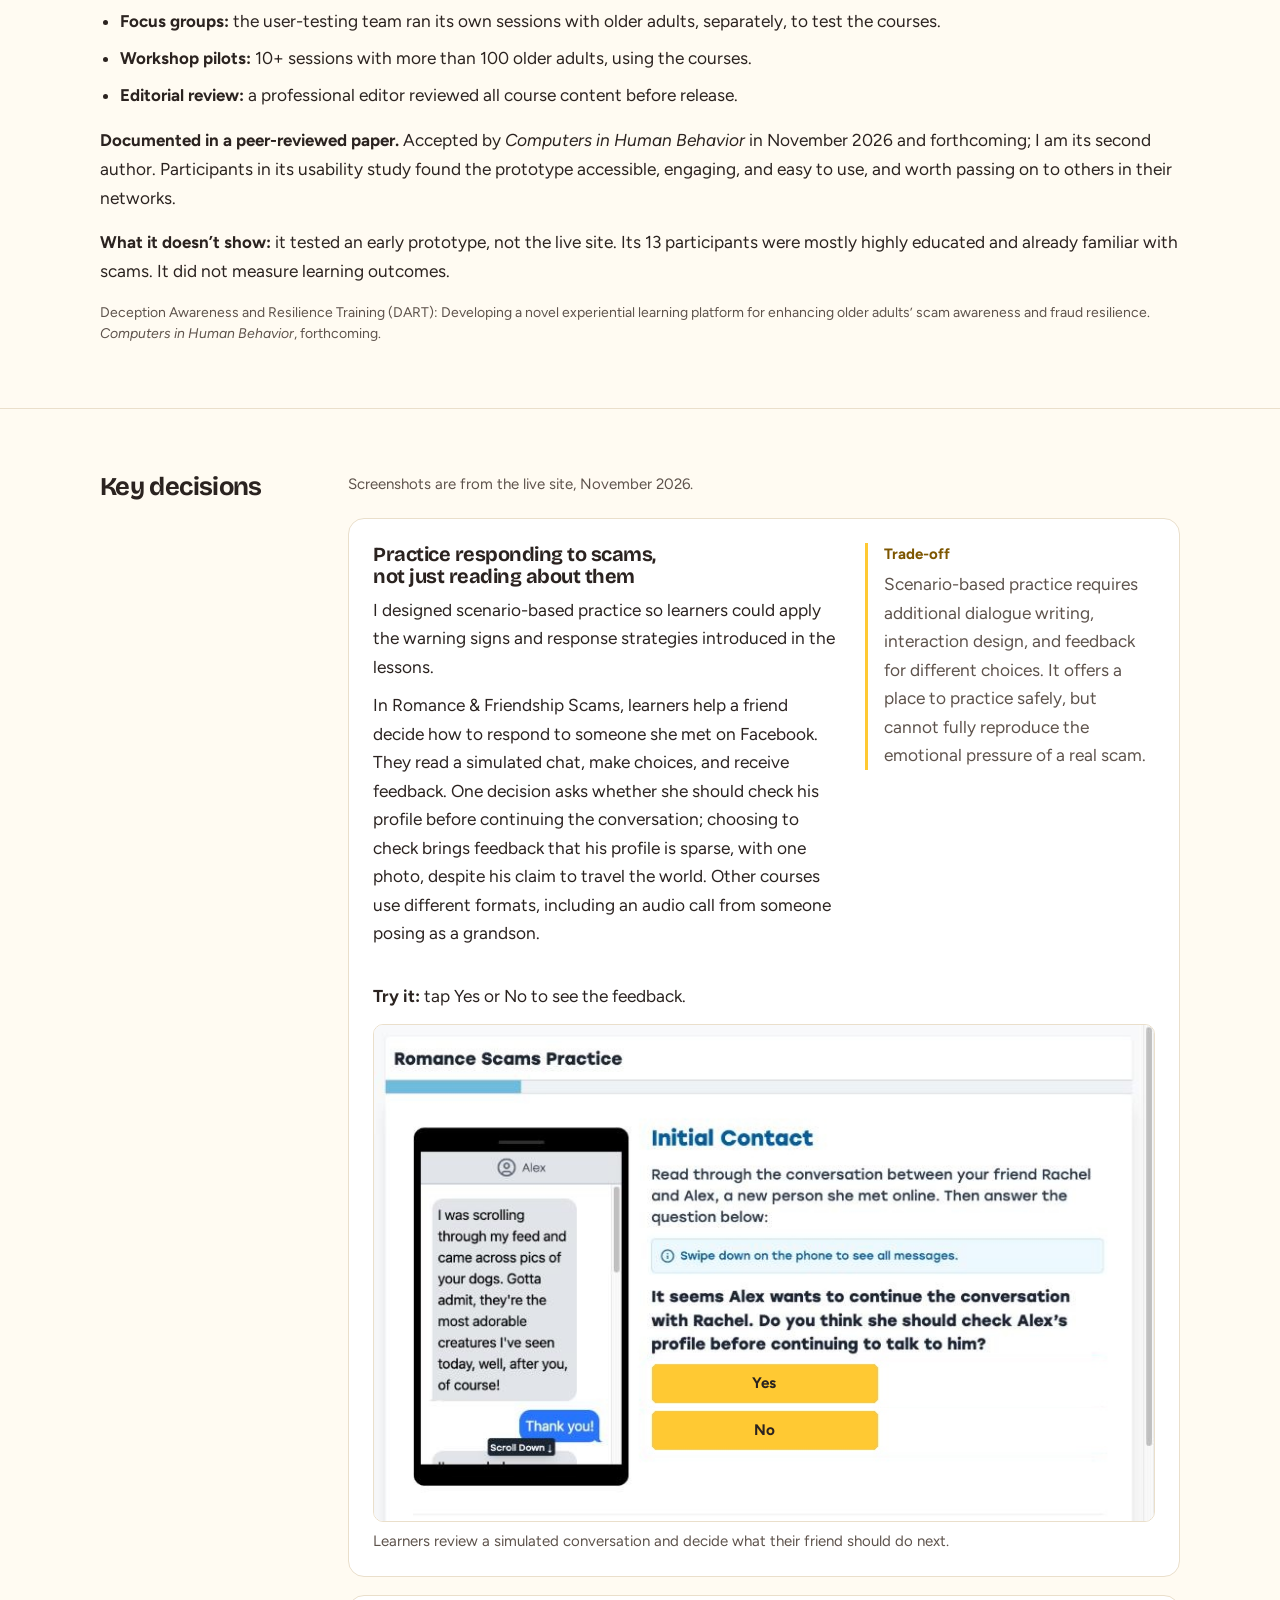
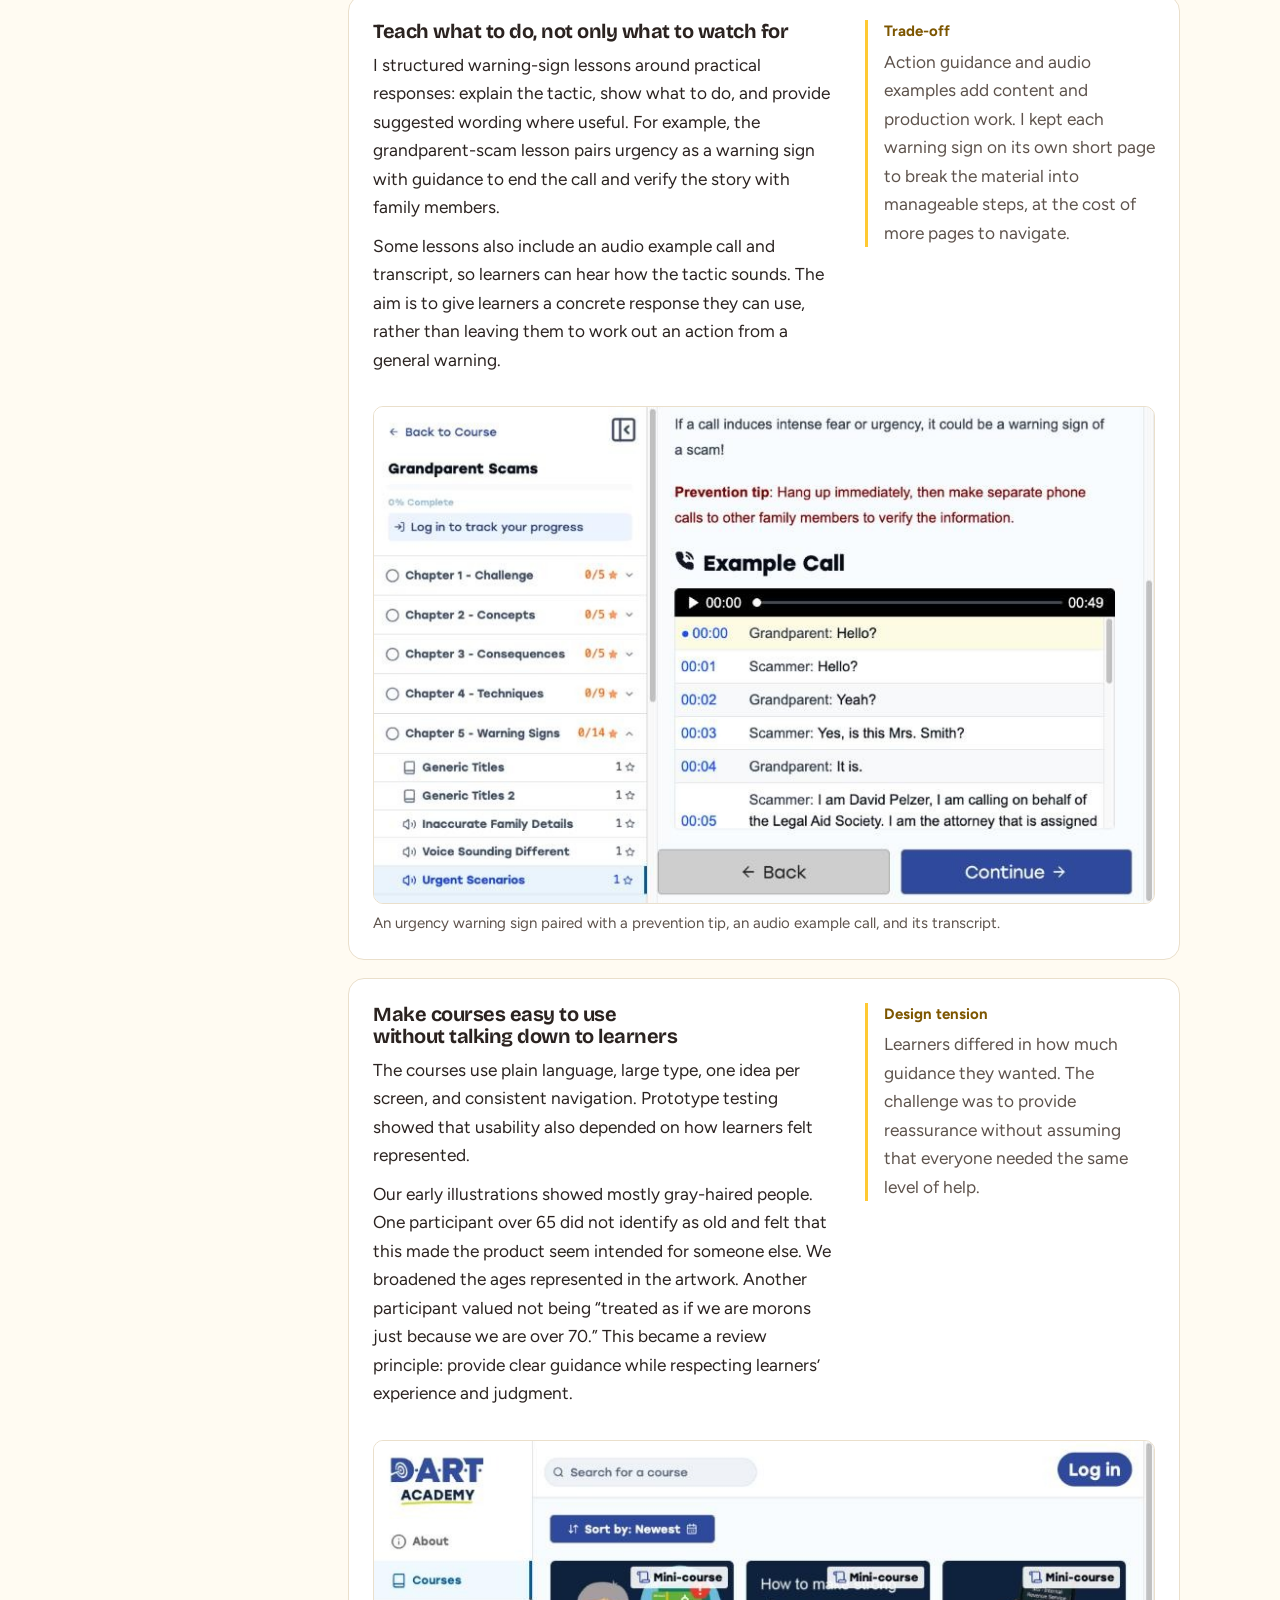
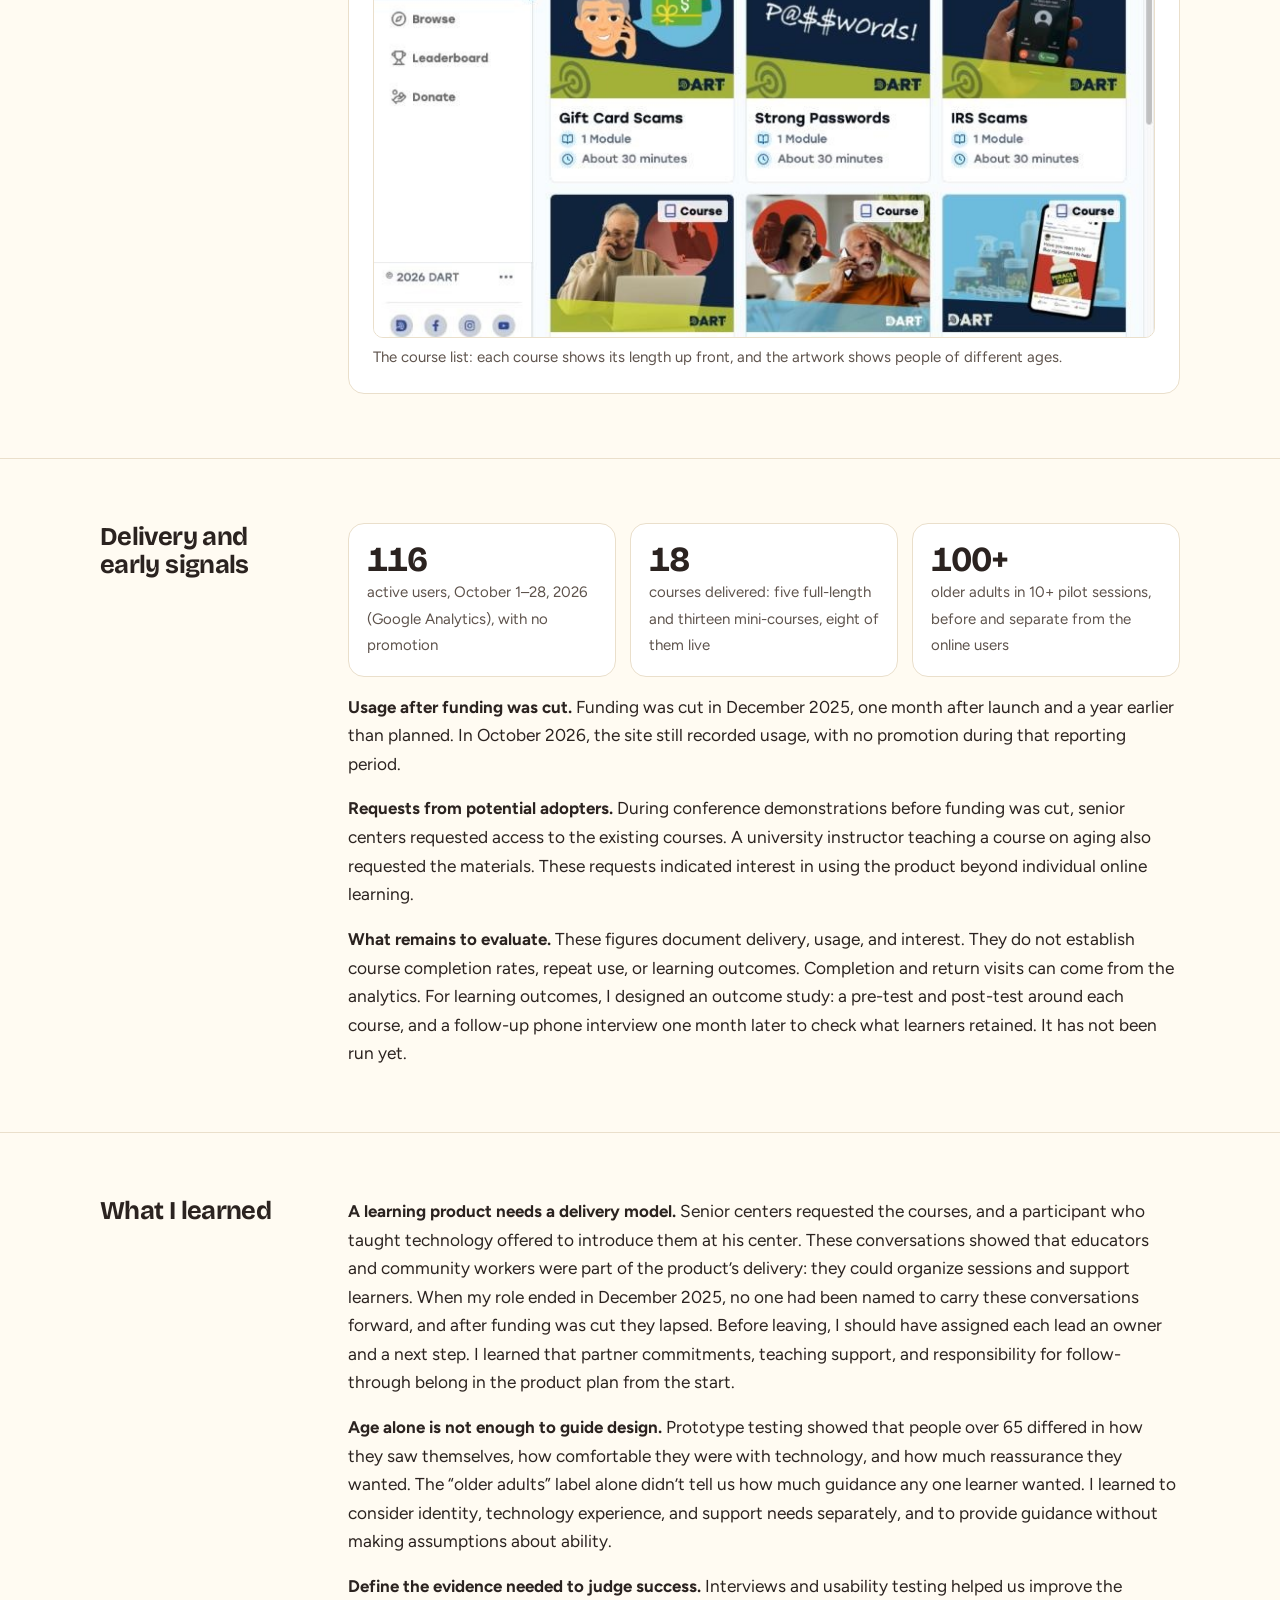
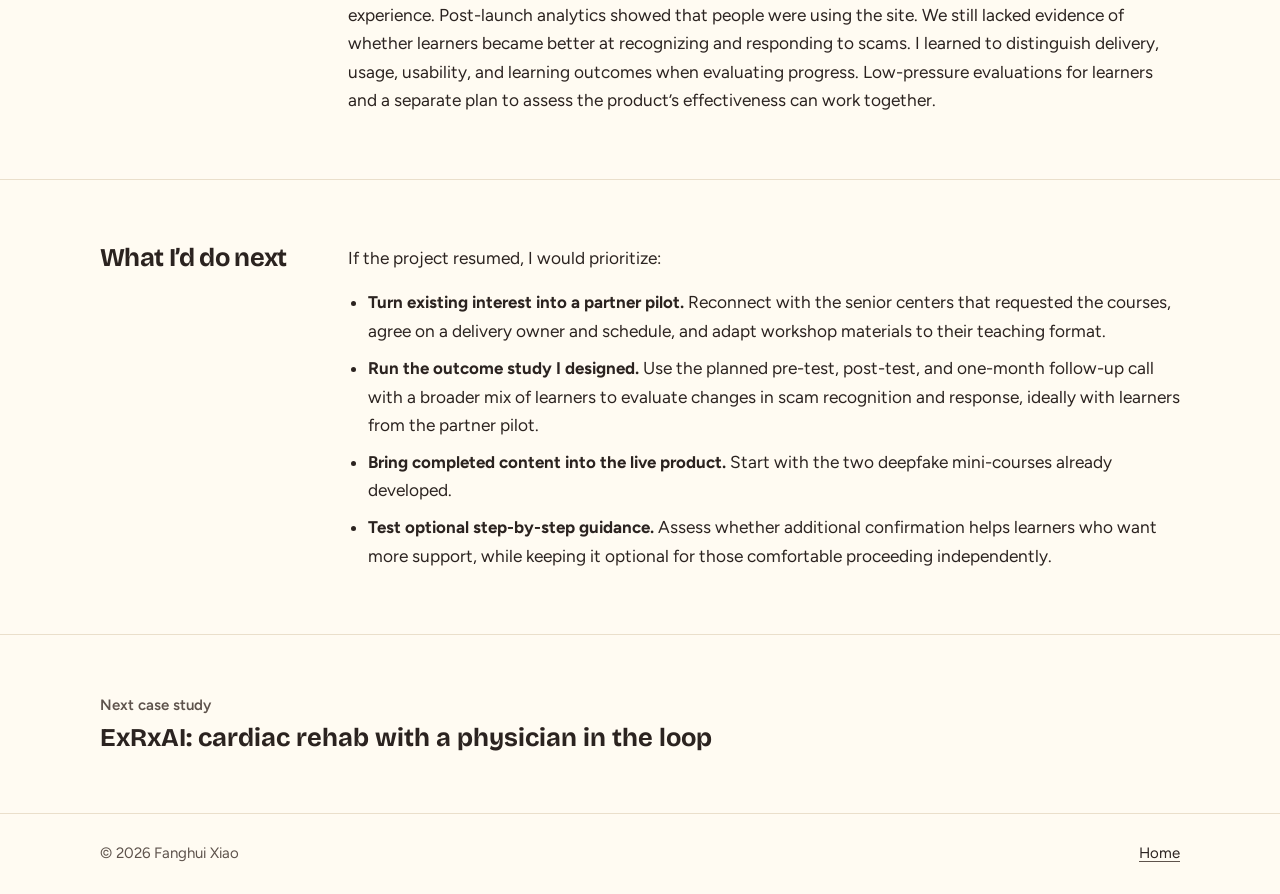
==== commit 9126904d: "DART2" ====
--- a/dart.html
+++ b/dart.html
@@ -41,7 +41,7 @@
           <dt>Problem</dt><dd>Prevention advice alone doesn’t prepare older adults for the moment a scam happens.</dd>
           <dt>My role</dt><dd>Led the learning design and wrote most of the content: ran the research, decided each course’s structure and format, wrote the lessons and scenarios, and revised them after testing.</dd>
           <dt>Delivered</dt><dd>Eighteen courses completed and handed off (five full-length, thirteen mini-courses); eight of them live.</dd>
-          <dt>Team</dt><dd>Led a lab manager and undergraduate and PhD students; collaborated with an engineer, a user-testing team, expert reviewers, and an editor.</dd>
+          <dt>Team</dt><dd>Led a lab manager and three to six undergraduate and PhD students each semester; collaborated with an engineer, a user-testing team, expert reviewers, and an editor.</dd>
           <dt>Timeline</dt><dd>Jan 2023 – Dec 2025, from early research through launch</dd>
           <dt>Early use</dt><dd>116 active users from October 1–28, 2026 (Google Analytics), ten months after funding ended and with no promotion.</dd>
           <dt>Status</dt><dd><span class="chip go">Live since Nov 2025</span> Eight courses at <a href="https://dartacademy.net/" target="_blank" rel="noopener">dartacademy.net</a>, now operated by DART Collective, a nonprofit.</dd>
@@ -108,7 +108,7 @@
           <div style="overflow-x:auto;-webkit-overflow-scrolling:touch">
             <img src="images/dart-course-architecture.png" alt="Identity Theft course structure: Pre-quiz (Challenge); three Learn chapters, The Concept and Consequences of Identity Theft, Scammers' Tricks and How to Recognize Them, and How to Protect Identity Information From Scams, each with learning content, a short quiz of 1 to 3 questions, and a reflection relating the content to past experiences and future actions; then Simulated scam scenarios (Practice), Final quiz (Evaluate), and Review results and revisit stages (Reflect)." width="1986" height="858" loading="lazy" style="display:block;width:100%;min-width:720px;height:auto">
           </div>
-          <figcaption class="flow-note" style="margin-top:8px">The course structure I designed for Identity Theft. Checking and reflecting after every chapter keeps each step small before practice asks learners to apply it. <a href="images/dart-course-architecture.png" target="_blank" rel="noopener">View full size</a></figcaption>
+          <figcaption class="flow-note" style="margin-top:8px">The course structure I designed for Identity Theft. Checking and reflecting after every chapter keeps each step small before practice asks learners to apply it. Diagram I made during the project, later published in the <em>Computers in Human Behavior</em> paper. <a href="images/dart-course-architecture.png" target="_blank" rel="noopener">View full size</a></figcaption>
         </figure>
         <p class="flow-note">Finishing a course earns a certificate, and learners earn points and move up in rank along the way.</p>
         <p class="phase-label">How we designed and refined the courses</p>
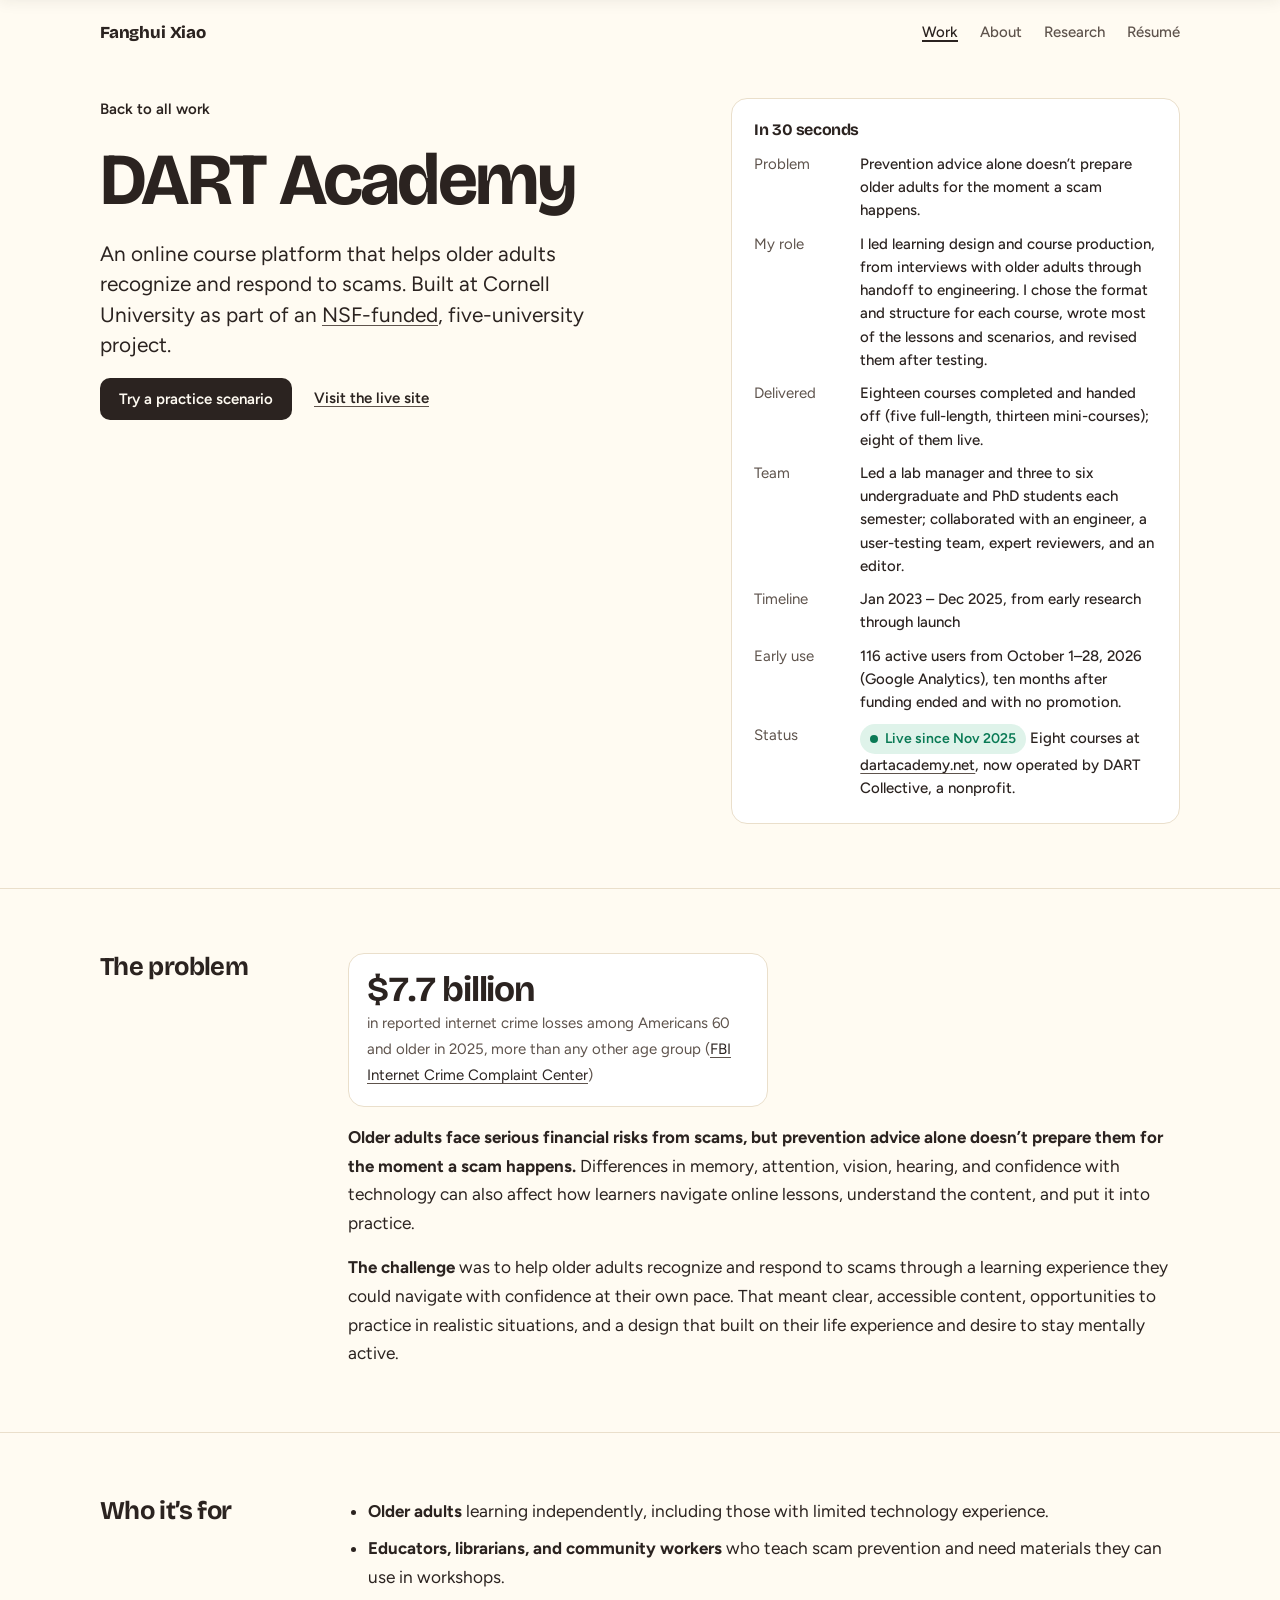
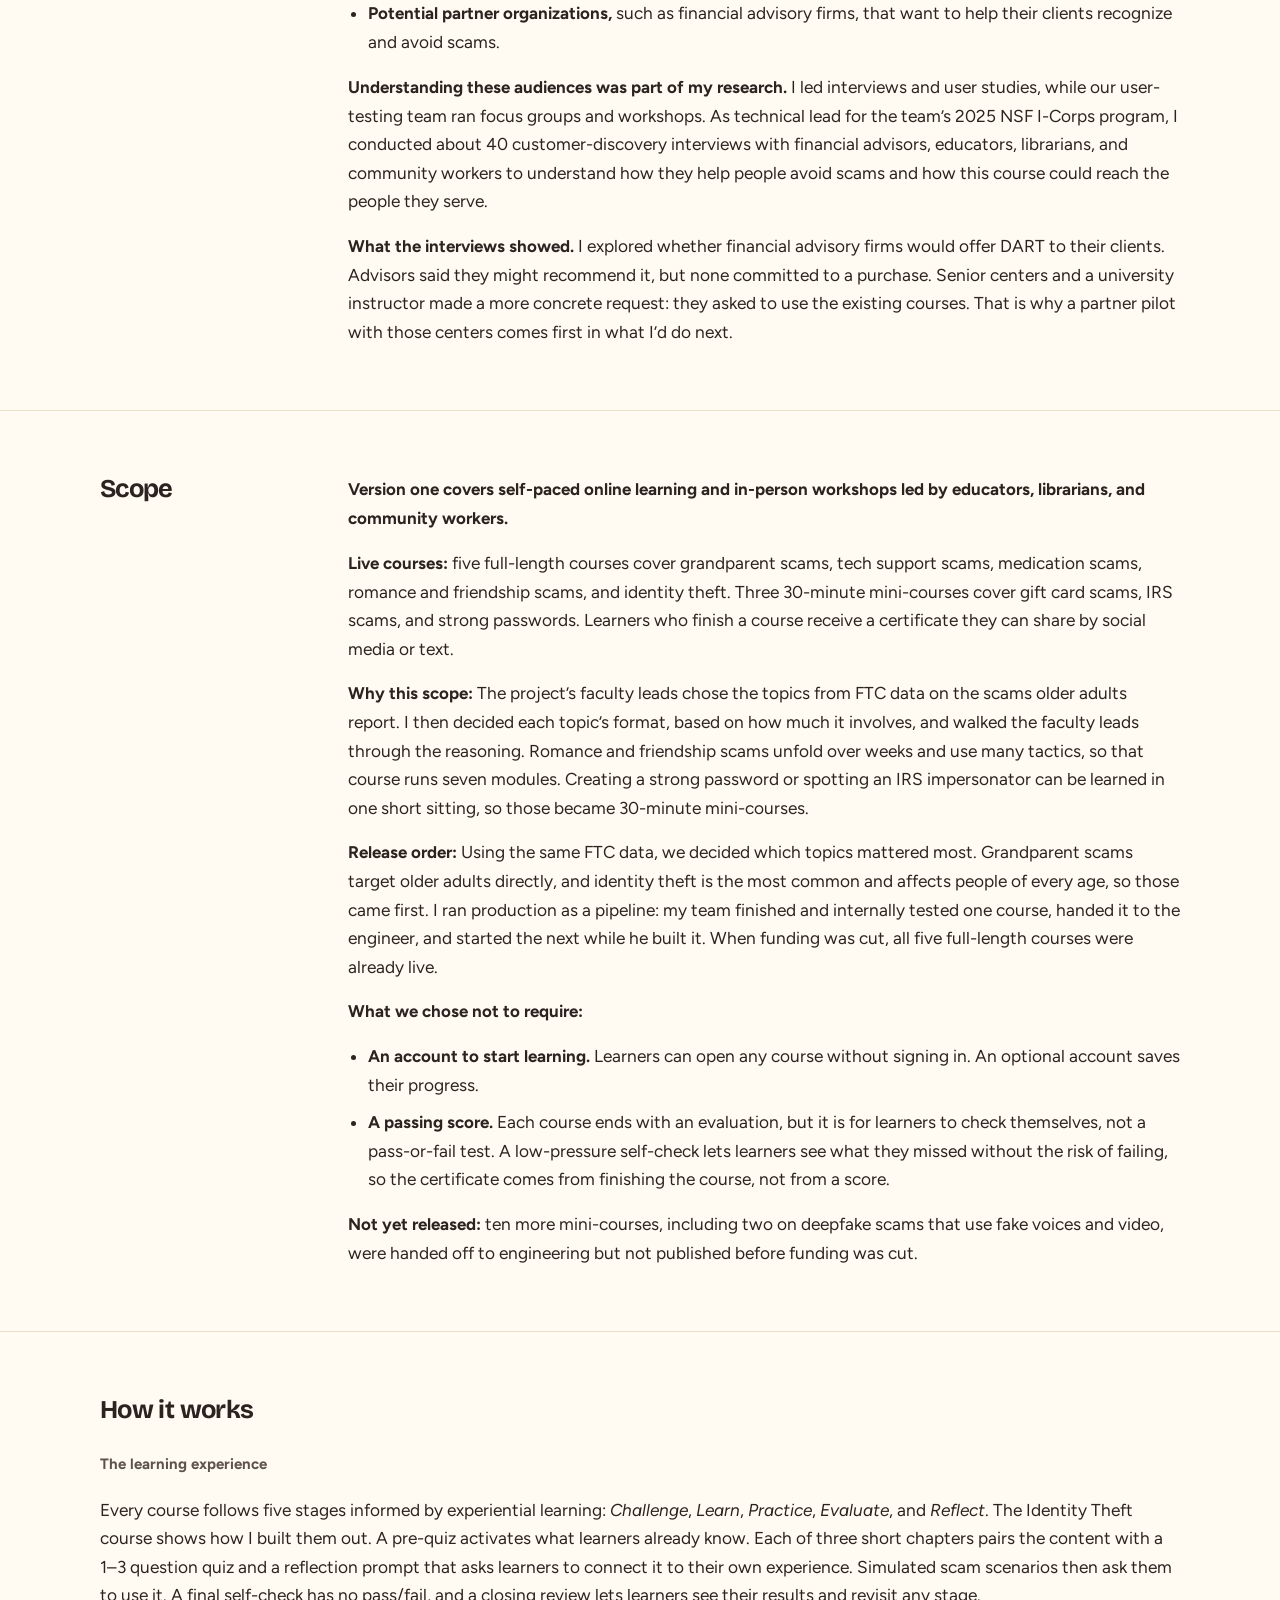
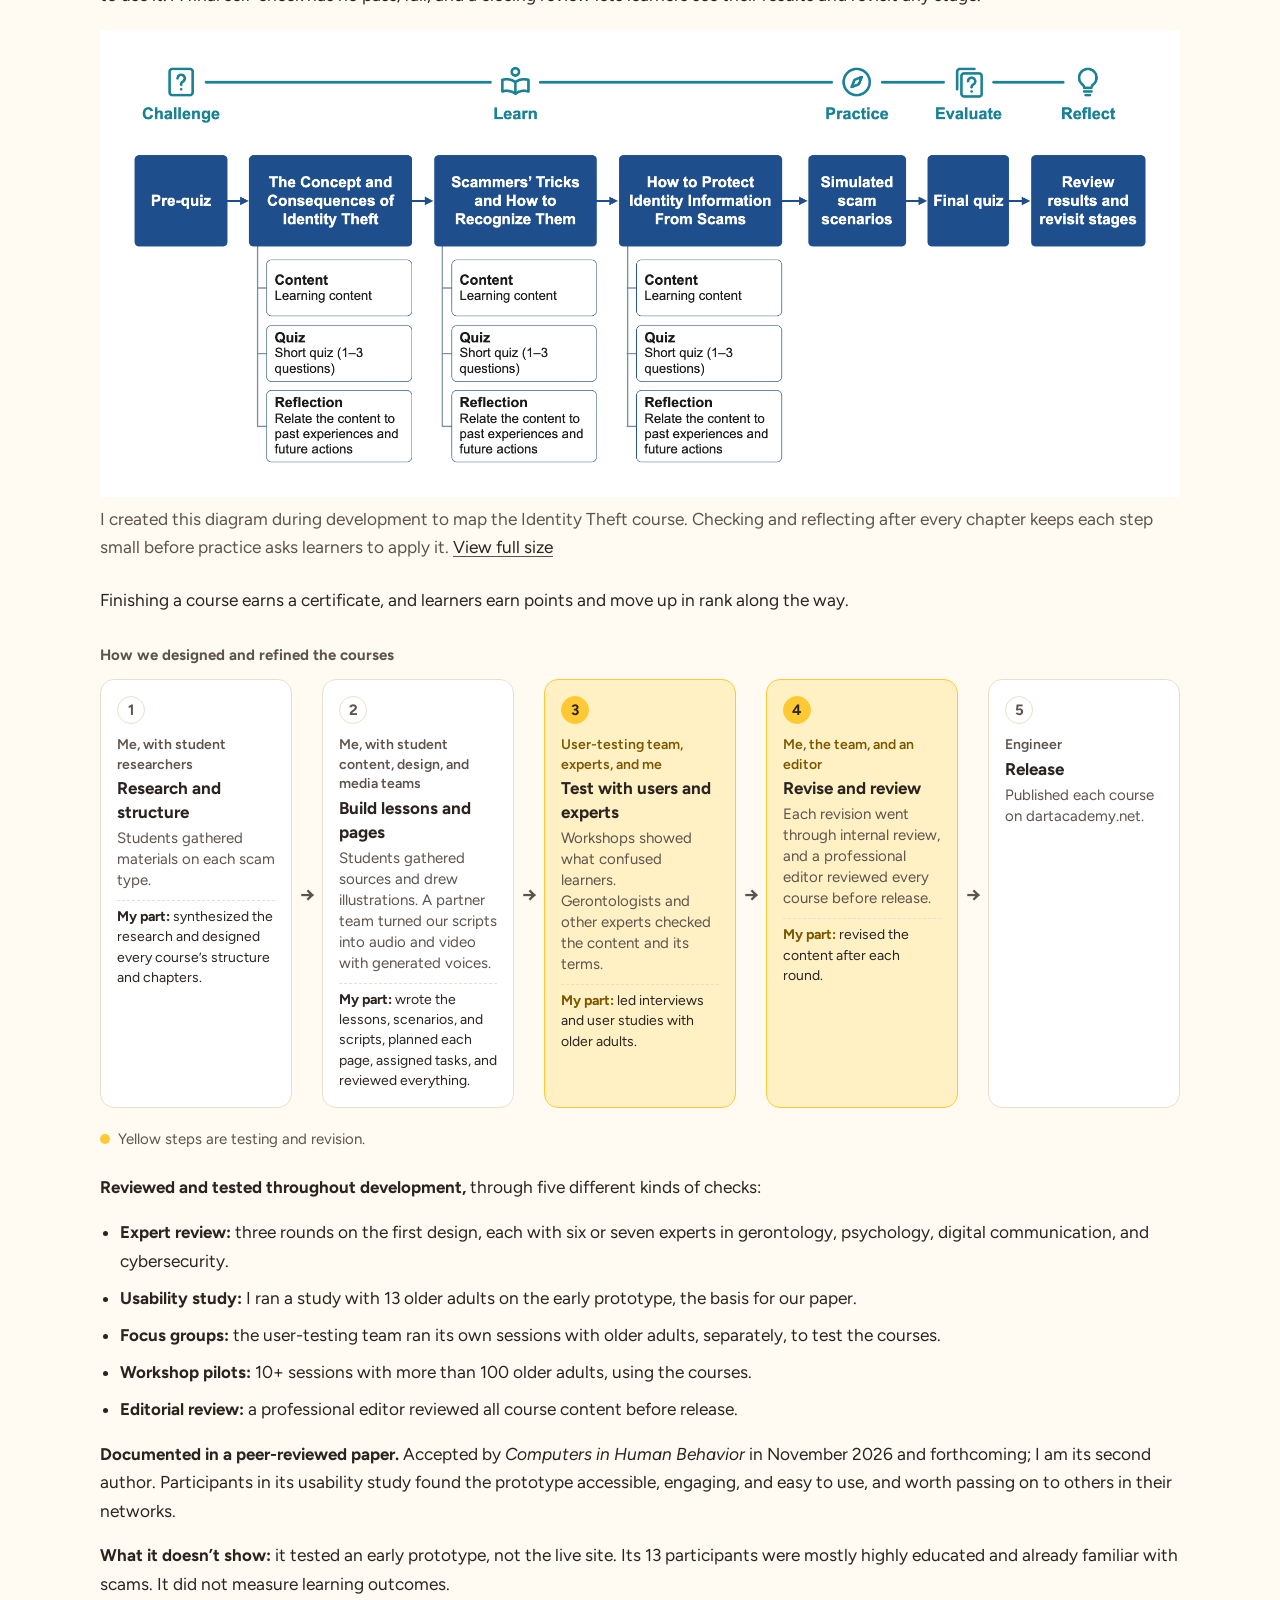
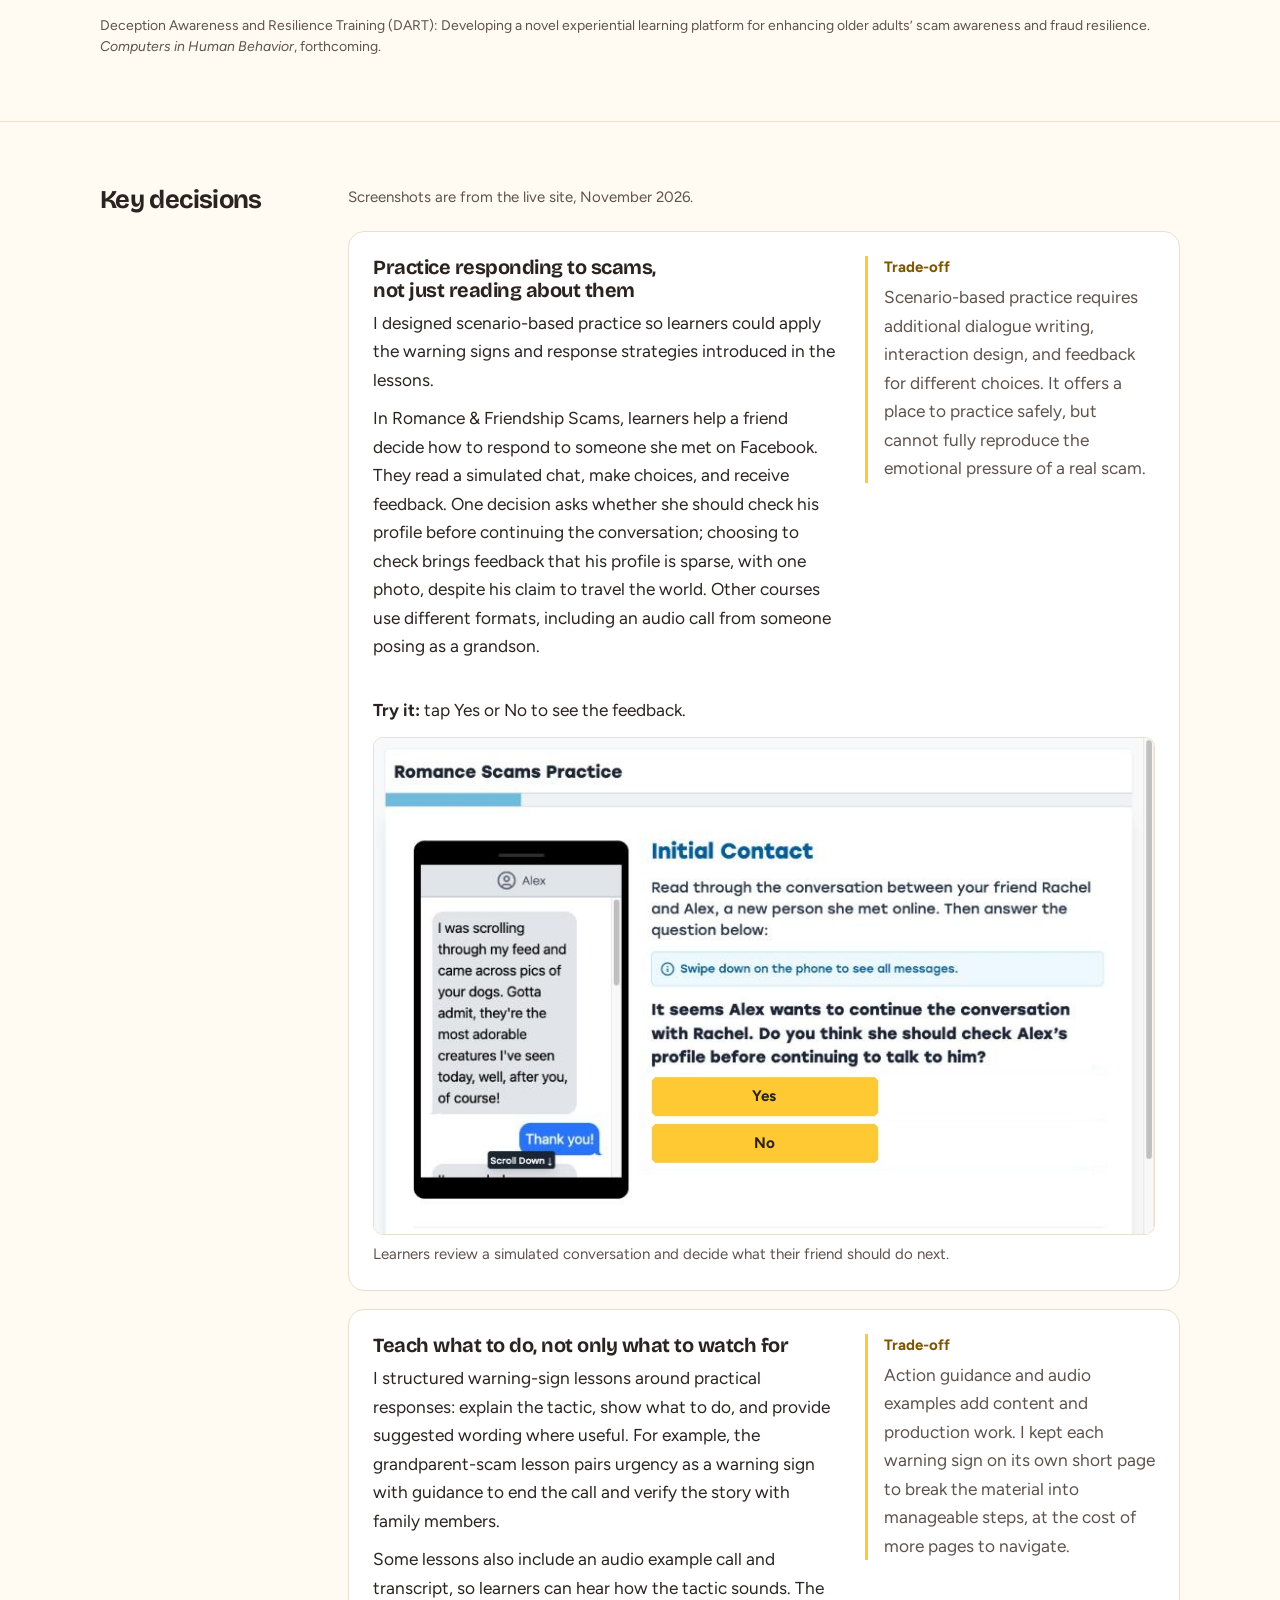
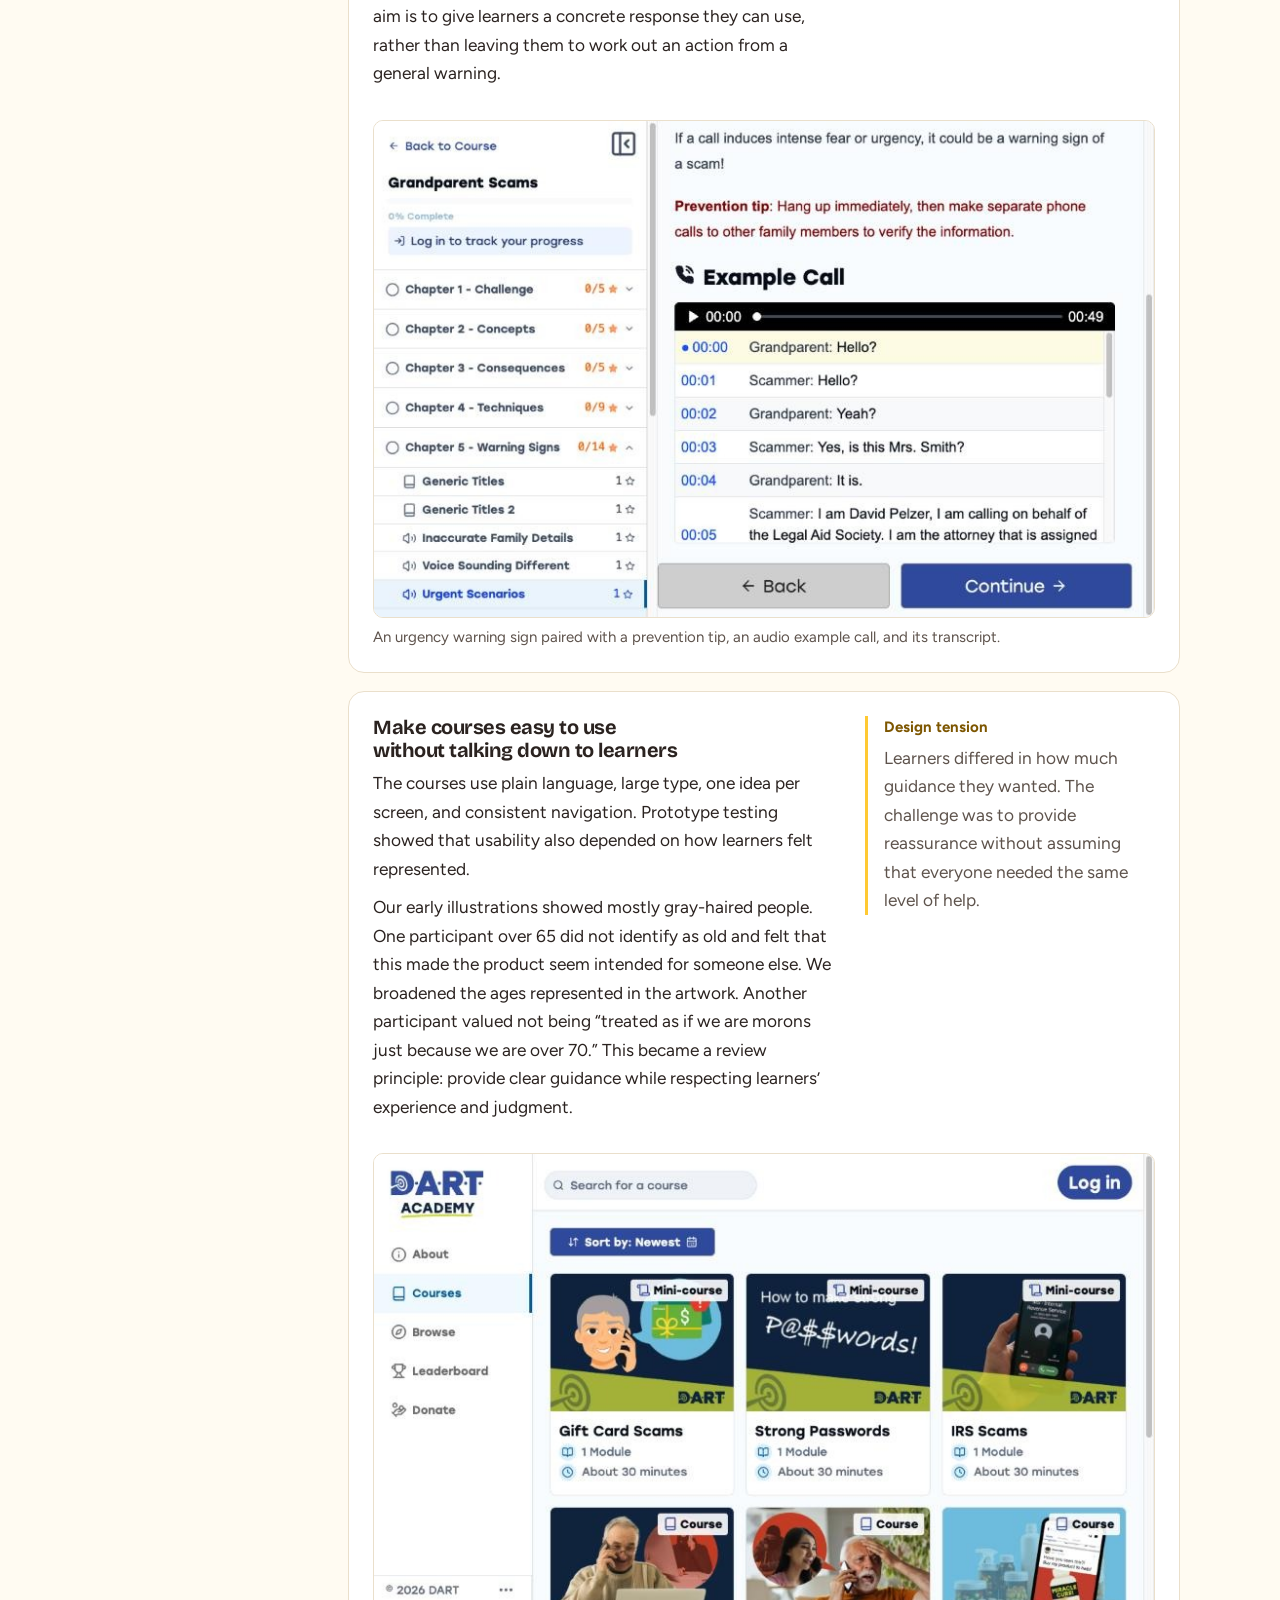
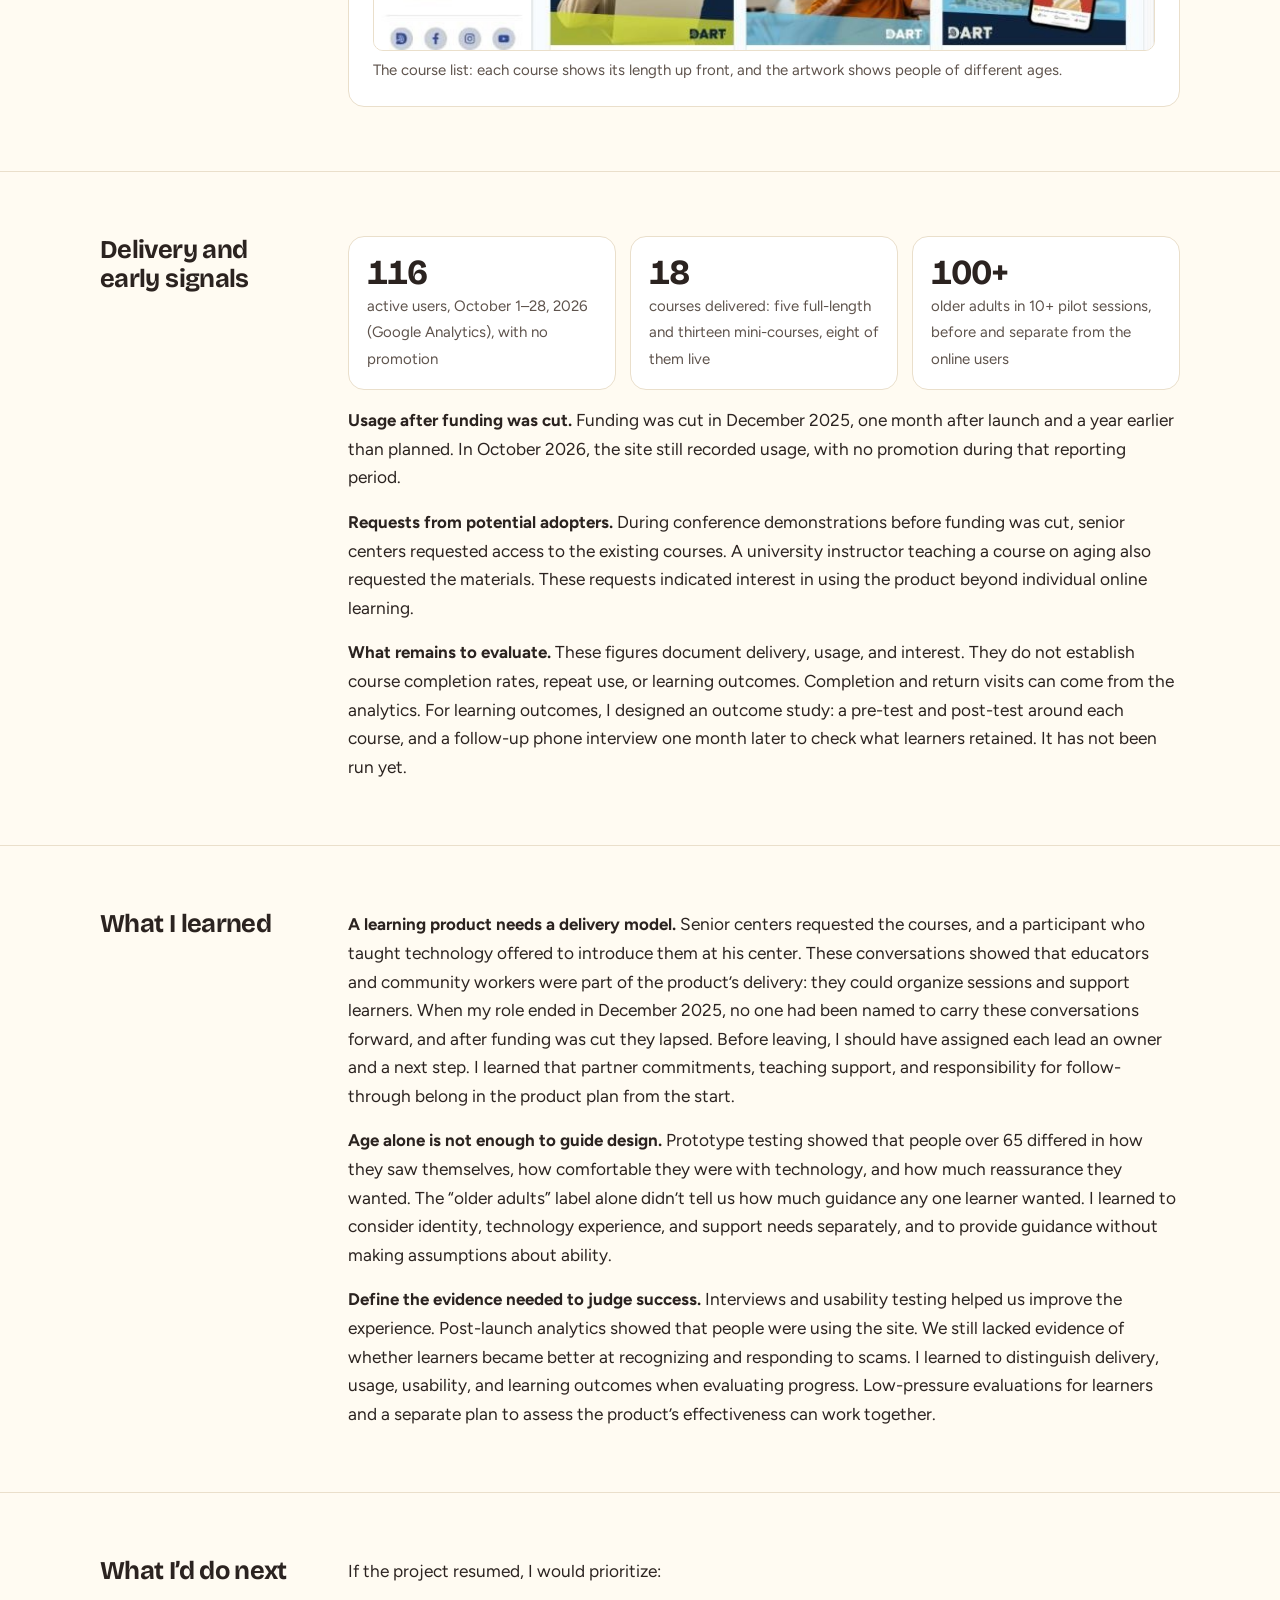
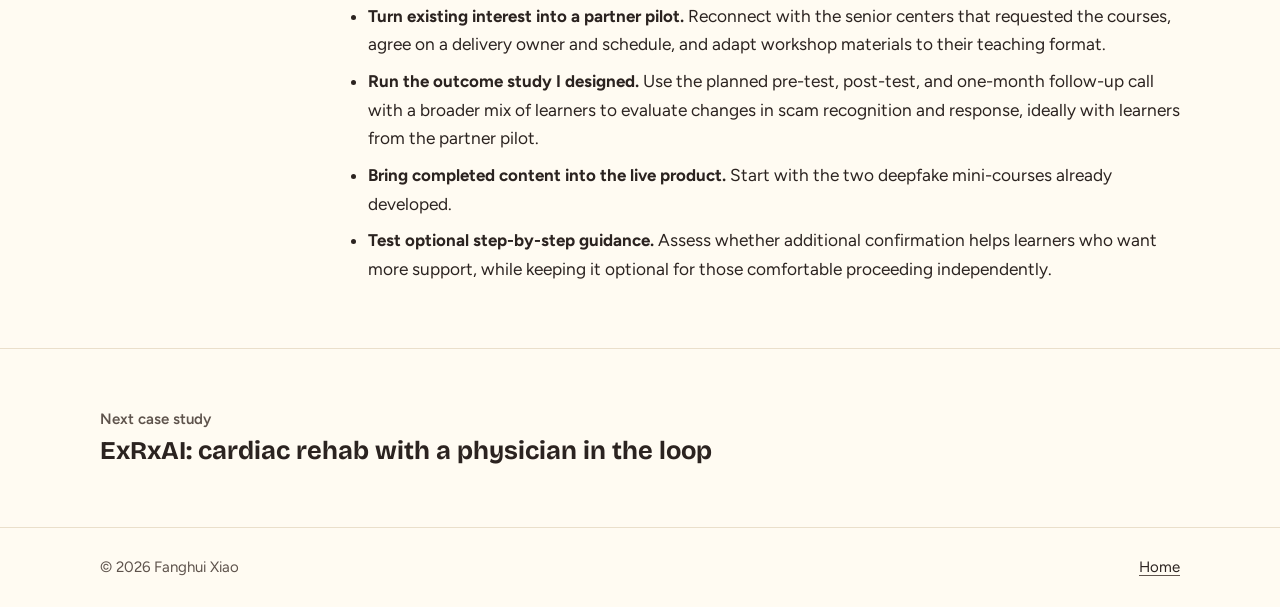
==== commit 44d40527: "DART revisions" ====
--- a/dart.html
+++ b/dart.html
@@ -39,7 +39,7 @@
         <h2>In 30 seconds</h2>
         <dl>
           <dt>Problem</dt><dd>Prevention advice alone doesn’t prepare older adults for the moment a scam happens.</dd>
-          <dt>My role</dt><dd>Led the learning design and wrote most of the content: ran the research, decided each course’s structure and format, wrote the lessons and scenarios, and revised them after testing.</dd>
+          <dt>My role</dt><dd>I led learning design and course production, from interviews with older adults through handoff to engineering. I chose the format and structure for each course, wrote most of the lessons and scenarios, and revised them after testing.</dd>
           <dt>Delivered</dt><dd>Eighteen courses completed and handed off (five full-length, thirteen mini-courses); eight of them live.</dd>
           <dt>Team</dt><dd>Led a lab manager and three to six undergraduate and PhD students each semester; collaborated with an engineer, a user-testing team, expert reviewers, and an editor.</dd>
           <dt>Timeline</dt><dd>Jan 2023 – Dec 2025, from early research through launch</dd>
@@ -71,7 +71,7 @@
           <li><strong>Potential partner organizations,</strong> such as financial advisory firms, that want to help their clients recognize and avoid scams.</li>
         </ul>
         <p><strong>Understanding these audiences was part of my research.</strong> I led interviews and user studies, while our user-testing team ran focus groups and workshops. As technical lead for the team’s 2025 NSF I-Corps program, I conducted about 40 customer-discovery interviews with financial advisors, educators, librarians, and community workers to understand how they help people avoid scams and how this course could reach the people they serve.</p>
-        <p><strong>What the interviews showed.</strong> We had heard that many financial advisors’ clients are older adults who get scammed, and that some can’t be talked out of it, so we went to a financial advisors’ conference to test whether firms would pay for a course. Other vendors there offered scam-prevention presentations and phone tools that block or answer suspicious messages, so the industry already saw the need. Older adults might not pay for a course themselves, but a firm might buy one as a service for its clients; advisors called it a good idea and said they might consider it or recommend it, but no firm committed, so whether firms would pay is still untested. The closest comparable course we found, from a startup working with banks, was mostly narrated slides. That told us practice could set DART apart; it doesn’t by itself show that practice teaches better. The clearest adoption signal came later, from senior centers and a university instructor who asked to use the courses (see Delivery and early signals).</p>
+        <p><strong>What the interviews showed.</strong> I explored whether financial advisory firms would offer DART to their clients. Advisors said they might recommend it, but none committed to a purchase. Senior centers and a university instructor made a more concrete request: they asked to use the existing courses. That is why a partner pilot with those centers comes first in what I’d do next.</p>
       </div>
     </div>
   </section>
@@ -81,7 +81,7 @@
       <h2>Scope</h2>
       <div class="prose">
         <p><strong>Version one covers self-paced online learning and in-person workshops led by educators, librarians, and community workers.</strong></p>
-        <p><strong>What version one includes:</strong> eight courses. Five full-length courses cover grandparent scams, tech support scams, medication scams, romance and friendship scams, and identity theft. Three 30-minute mini-courses cover gift card scams, IRS scams, and strong passwords. Learners who finish a course receive a certificate they can share by social media or text.</p>
+        <p><strong>Live courses:</strong> five full-length courses cover grandparent scams, tech support scams, medication scams, romance and friendship scams, and identity theft. Three 30-minute mini-courses cover gift card scams, IRS scams, and strong passwords. Learners who finish a course receive a certificate they can share by social media or text.</p>
         <p><strong>Why this scope:</strong> The project’s faculty leads chose the topics from FTC data on the scams older adults report. I then decided each topic’s format, based on how much it involves, and walked the faculty leads through the reasoning. Romance and friendship scams unfold over weeks and use many tactics, so that course runs seven modules. Creating a strong password or spotting an IRS impersonator can be learned in one short sitting, so those became 30-minute mini-courses.</p>
         <p><strong>Release order:</strong> Using the same FTC data, we decided which topics mattered most. Grandparent scams target older adults directly, and identity theft is the most common and affects people of every age, so those came first. I ran production as a pipeline: my team finished and internally tested one course, handed it to the engineer, and started the next while he built it. When funding was cut, all five full-length courses were already live.</p>
         <p><strong>What we chose not to require:</strong></p>
@@ -89,11 +89,7 @@
           <li><strong>An account to start learning.</strong> Learners can open any course without signing in. An optional account saves their progress.</li>
           <li><strong>A passing score.</strong> Each course ends with an evaluation, but it is for learners to check themselves, not a pass-or-fail test. A low-pressure self-check lets learners see what they missed without the risk of failing, so the certificate comes from finishing the course, not from a score.</li>
         </ul>
-        <p><strong>Built but not released:</strong> handed off for development, but not published before funding was cut.</p>
-        <ul>
-          <li><strong>Ten more mini-courses.</strong> I delivered five full-length courses and thirteen mini-courses. All five full-length courses and three mini-courses are live. The other ten mini-courses were not released, including two on deepfake scams that use fake voices and video.</li>
-          <li><strong>Separately, for a second DART project:</strong> a library of phishing practice scenarios with feedback, also unreleased.</li>
-        </ul>
+        <p><strong>Not yet released:</strong> ten more mini-courses, including two on deepfake scams that use fake voices and video, were handed off to engineering but not published before funding was cut.</p>
       </div>
     </div>
   </section>
@@ -108,7 +104,7 @@
           <div style="overflow-x:auto;-webkit-overflow-scrolling:touch">
             <img src="images/dart-course-architecture.png" alt="Identity Theft course structure: Pre-quiz (Challenge); three Learn chapters, The Concept and Consequences of Identity Theft, Scammers' Tricks and How to Recognize Them, and How to Protect Identity Information From Scams, each with learning content, a short quiz of 1 to 3 questions, and a reflection relating the content to past experiences and future actions; then Simulated scam scenarios (Practice), Final quiz (Evaluate), and Review results and revisit stages (Reflect)." width="1986" height="858" loading="lazy" style="display:block;width:100%;min-width:720px;height:auto">
           </div>
-          <figcaption class="flow-note" style="margin-top:8px">The course structure I designed for Identity Theft. Checking and reflecting after every chapter keeps each step small before practice asks learners to apply it. Diagram I made during the project, later published in the <em>Computers in Human Behavior</em> paper. <a href="images/dart-course-architecture.png" target="_blank" rel="noopener">View full size</a></figcaption>
+          <figcaption class="flow-note" style="margin-top:8px">I created this diagram during development to map the Identity Theft course. Checking and reflecting after every chapter keeps each step small before practice asks learners to apply it. <a href="images/dart-course-architecture.png" target="_blank" rel="noopener">View full size</a></figcaption>
         </figure>
         <p class="flow-note">Finishing a course earns a certificate, and learners earn points and move up in rank along the way.</p>
         <p class="phase-label">How we designed and refined the courses</p>
--- a/styles.css
+++ b/styles.css
@@ -965,3 +965,6 @@
   .funnel td::before { content: attr(data-label); font-weight: 400; color: var(--ink-soft); }
   .funnel td:last-child { flex-direction: column; gap: 2px; font-weight: 500; }
 }
+
+.case-intro .demo-jump { margin-top: 14px; }
+.case-intro .demo-jump .text-link::after { content: " \2192"; }
